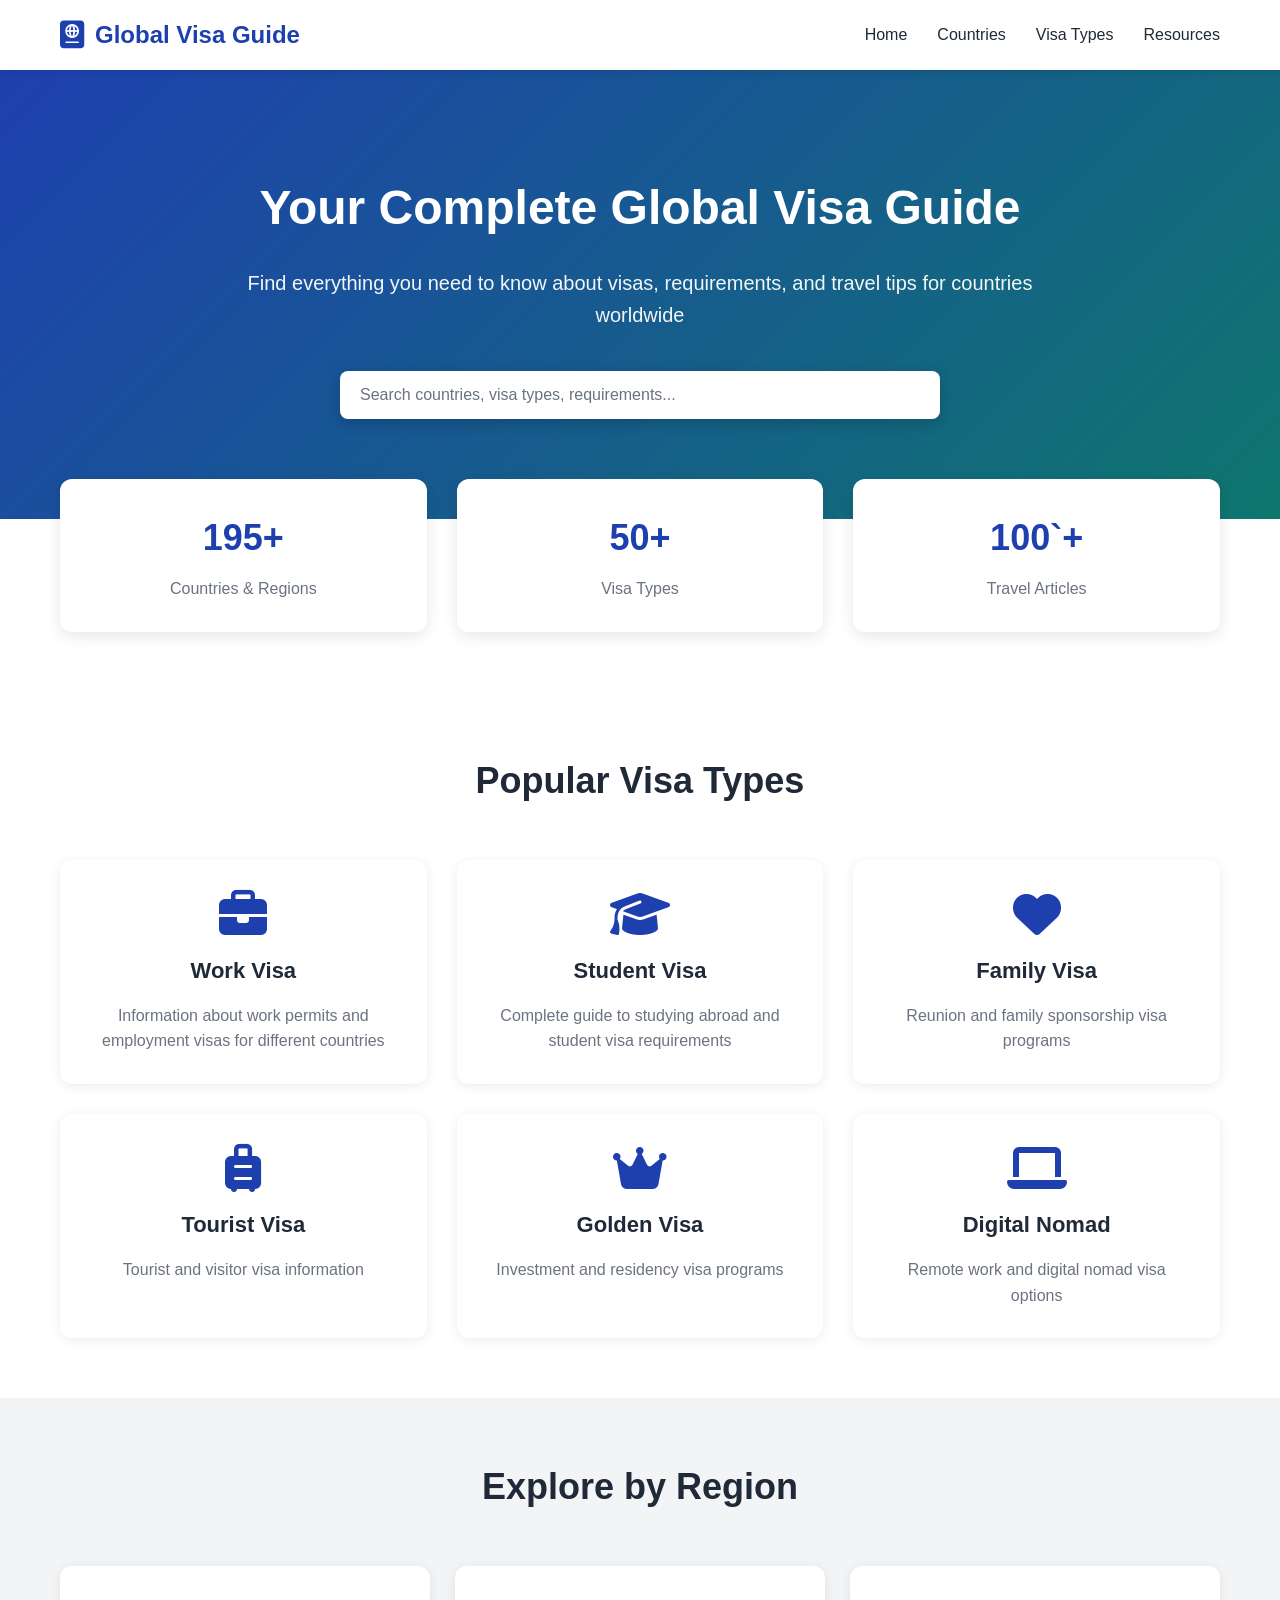
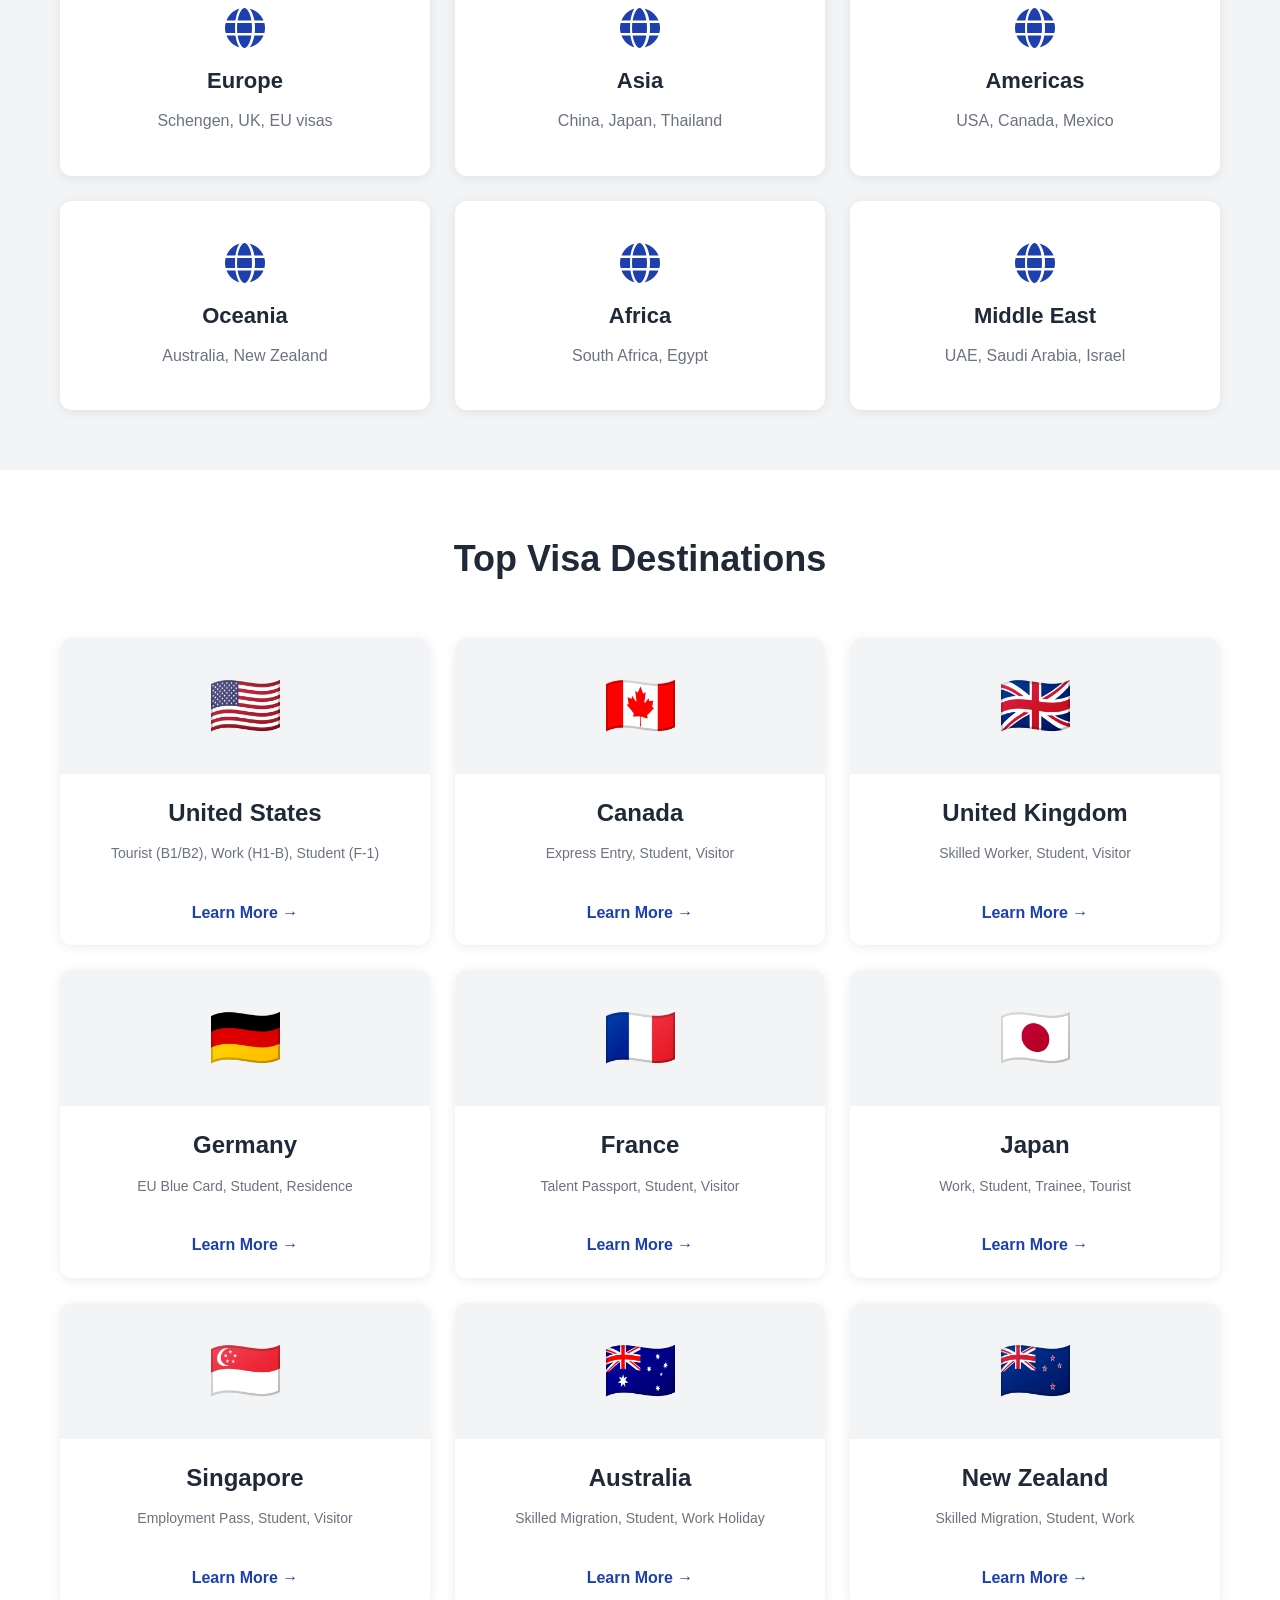
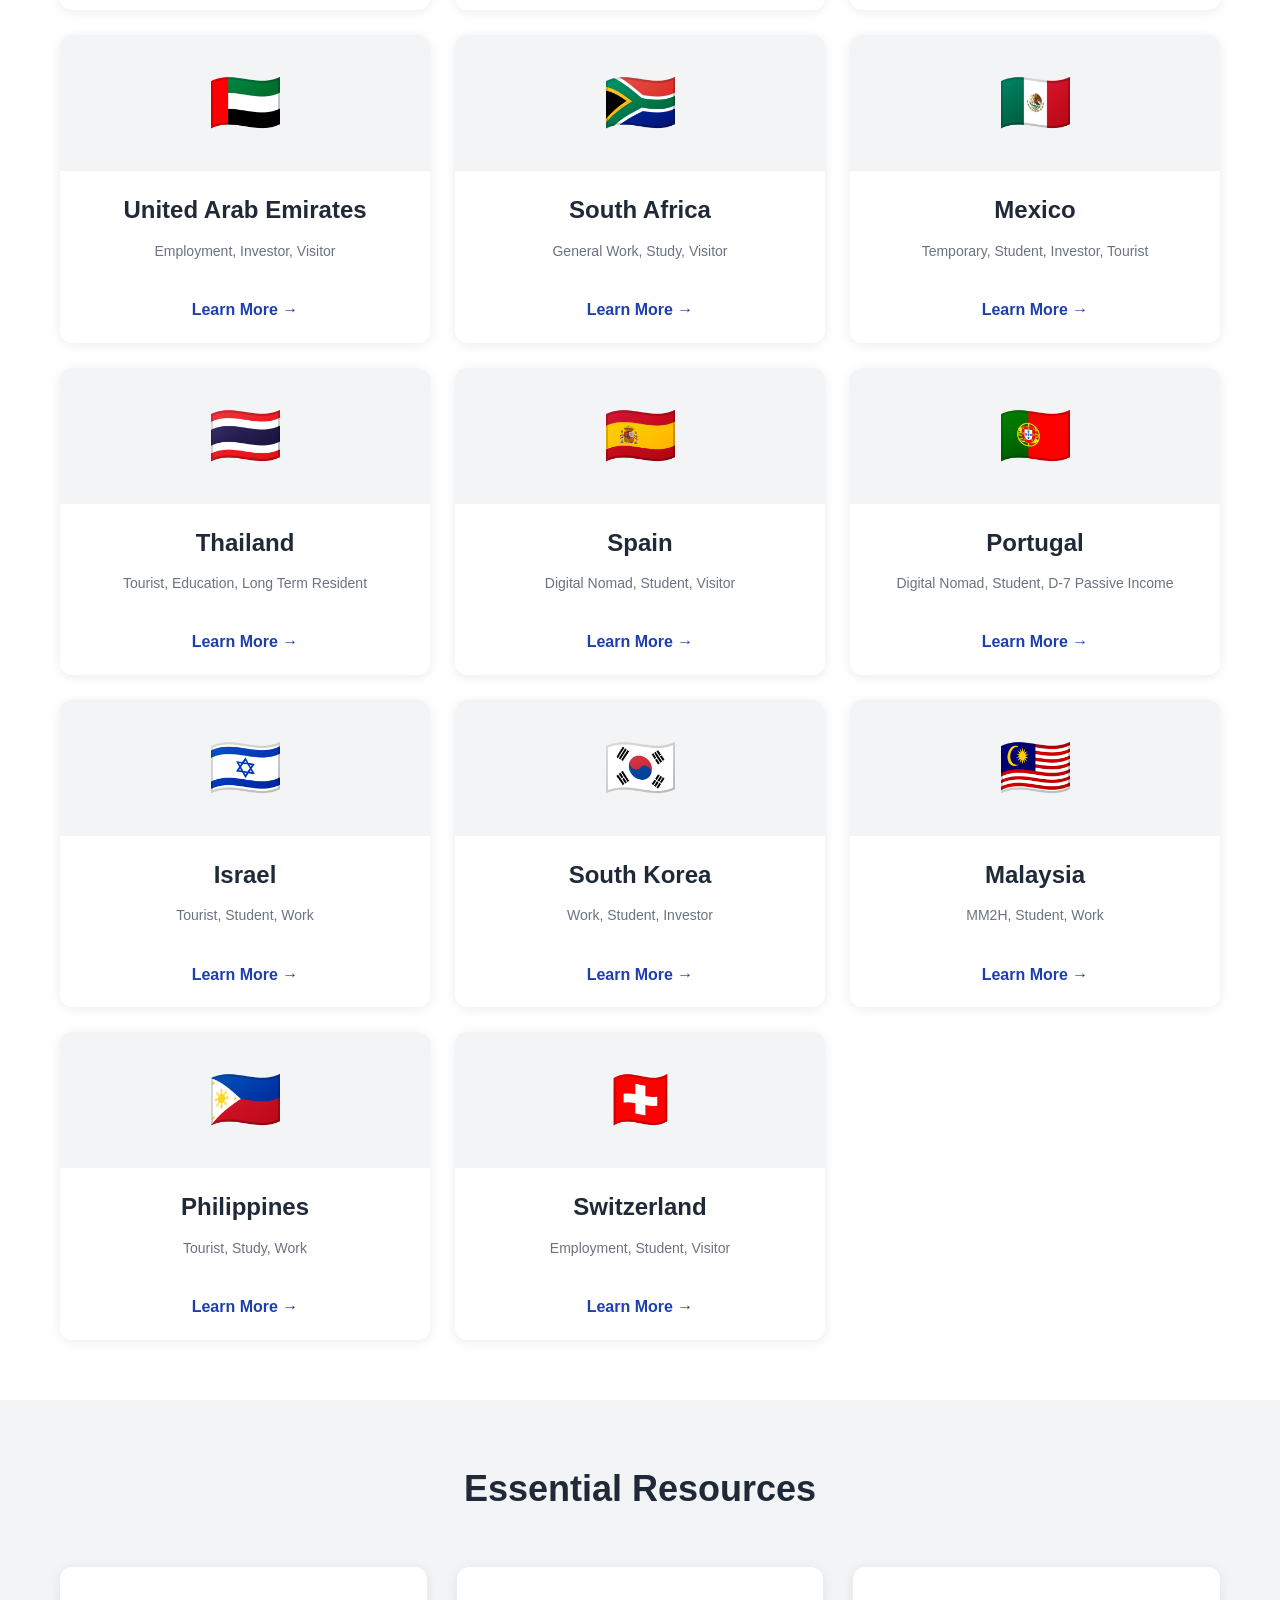
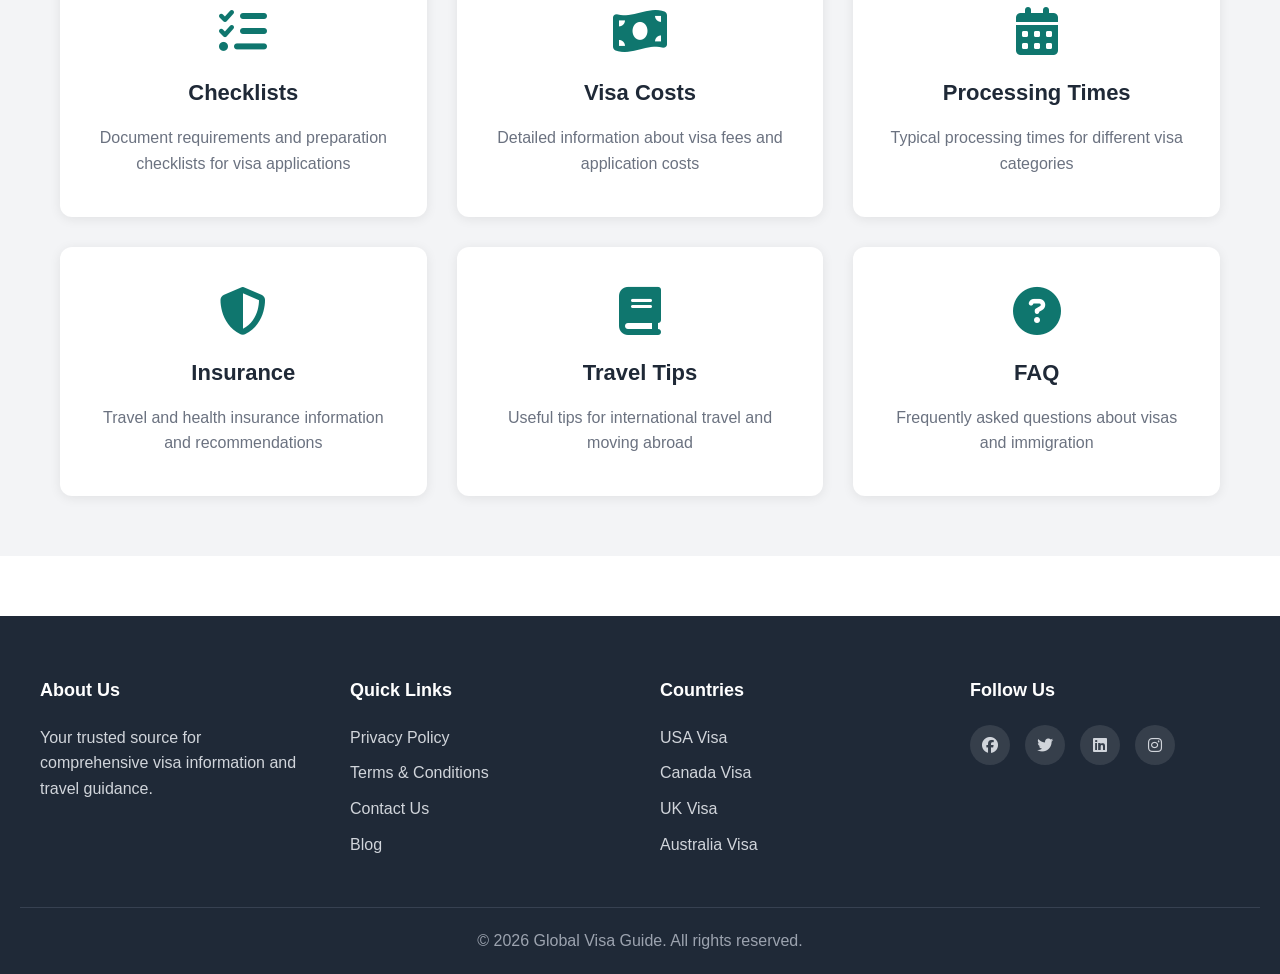
==== index.html @ b5ef4278 "Initial commit" ====
<!DOCTYPE html>
<html lang="en">
<head>
    <meta charset="UTF-8">
    <meta name="viewport" content="width=device-width, initial-scale=1.0">
    <title>Global Visa Guide - Your Complete Visa Information Portal</title>
    <link rel="stylesheet" href="css/style.css">
    <link rel="stylesheet" href="https://cdnjs.cloudflare.com/ajax/libs/font-awesome/6.4.0/css/all.min.css">
</head>
<body>
    <!-- Navigation Bar -->
    <nav class="navbar">
        <div class="nav-container">
            <div class="logo">
                <i class="fas fa-passport"></i>
                <span>Global Visa Guide</span>
            </div>
            <ul class="nav-menu">
                <li><a href="#home">Home</a></li>
                <li><a href="#countries">Countries</a></li>
                <li><a href="#visatypes">Visa Types</a></li>
                <li><a href="#resources">Resources</a></li>
            </ul>
            <div class="hamburger">
                <span></span>
                <span></span>
                <span></span>
            </div>
        </div>
    </nav>

    <!-- Hero Section -->
    <section id="home" class="hero">
        <div class="hero-content">
            <h1>Your Complete Global Visa Guide</h1>
            <p>Find everything you need to know about visas, requirements, and travel tips for countries worldwide</p>
            <input type="text" id="searchInput" class="search-box" placeholder="Search countries, visa types, requirements...">
        </div>
    </section>

    <!-- Quick Stats -->
    <section class="stats">
        <div class="stat-card">
            <h3>195+</h3>
            <p>Countries & Regions</p>
        </div>
        <div class="stat-card">
            <h3>50+</h3>
            <p>Visa Types</p>
        </div>
        <div class="stat-card">
            <h3>100`+</h3>
            <p>Travel Articles</p>
        </div>
    </section>

    <!-- Visa Types Section -->
    <section id="visatypes" class="section">
        <div class="container">
            <h2>Popular Visa Types</h2>
            <div class="visa-types-grid">
                <div class="card visa-card">
                    <i class="fas fa-briefcase"></i>
                    <h3>Work Visa</h3>
                    <p>Information about work permits and employment visas for different countries</p>
                </div>
                <div class="card visa-card">
                    <i class="fas fa-graduation-cap"></i>
                    <h3>Student Visa</h3>
                    <p>Complete guide to studying abroad and student visa requirements</p>
                </div>
                <div class="card visa-card">
                    <i class="fas fa-heart"></i>
                    <h3>Family Visa</h3>
                    <p>Reunion and family sponsorship visa programs</p>
                </div>
                <div class="card visa-card">
                    <i class="fas fa-suitcase-rolling"></i>
                    <h3>Tourist Visa</h3>
                    <p>Tourist and visitor visa information</p>
                </div>
                <div class="card visa-card">
                    <i class="fas fa-crown"></i>
                    <h3>Golden Visa</h3>
                    <p>Investment and residency visa programs</p>
                </div>
                <div class="card visa-card">
                    <i class="fas fa-laptop"></i>
                    <h3>Digital Nomad</h3>
                    <p>Remote work and digital nomad visa options</p>
                </div>
            </div>
        </div>
    </section>

    <!-- Regions Section -->
    <section id="countries" class="section alternate-bg">
        <div class="container">
            <h2>Explore by Region</h2>
            <div class="regions-grid">
                <a href="#" class="region-card">
                    <i class="fas fa-globe"></i>
                    <h3>Europe</h3>
                    <p>Schengen, UK, EU visas</p>
                </a>
                <a href="#" class="region-card">
                    <i class="fas fa-globe"></i>
                    <h3>Asia</h3>
                    <p>China, Japan, Thailand</p>
                </a>
                <a href="#" class="region-card">
                    <i class="fas fa-globe"></i>
                    <h3>Americas</h3>
                    <p>USA, Canada, Mexico</p>
                </a>
                <a href="#" class="region-card">
                    <i class="fas fa-globe"></i>
                    <h3>Oceania</h3>
                    <p>Australia, New Zealand</p>
                </a>
                <a href="#" class="region-card">
                    <i class="fas fa-globe"></i>
                    <h3>Africa</h3>
                    <p>South Africa, Egypt</p>
                </a>
                <a href="#" class="region-card">
                    <i class="fas fa-globe"></i>
                    <h3>Middle East</h3>
                    <p>UAE, Saudi Arabia, Israel</p>
                </a>
            </div>
        </div>
    </section>

    <!-- Top Destinations -->
    <section class="section">
        <div class="container">
            <h2>Top Visa Destinations</h2>
            <div id="topDestinations" class="destinations-grid">
                <div class="destination-card">
                    <div class="card-header">🇺🇸</div>
                    <h3>United States</h3>
                    <p class="visa-info">Tourist, Work, Student</p>
                    <a href="#" class="btn-link">Learn More →</a>
                </div>
                <div class="destination-card">
                    <div class="card-header">🇨🇦</div>
                    <h3>Canada</h3>
                    <p class="visa-info">Express Entry, Study, Tourist</p>
                    <a href="#" class="btn-link">Learn More →</a>
                </div>
                <div class="destination-card">
                    <div class="card-header">🇬🇧</div>
                    <h3>United Kingdom</h3>
                    <p class="visa-info">Skilled, Student, Visitor</p>
                    <a href="#" class="btn-link">Learn More →</a>
                </div>
                <div class="destination-card">
                    <div class="card-header">🇯🇵</div>
                    <h3>Japan</h3>
                    <p class="visa-info">Work, Study, Tourist</p>
                    <a href="#" class="btn-link">Learn More →</a>
                </div>
                <div class="destination-card">
                    <div class="card-header">🇦🇺</div>
                    <h3>Australia</h3>
                    <p class="visa-info">Skilled, Student, Tourist</p>
                    <a href="#" class="btn-link">Learn More →</a>
                </div>
                <div class="destination-card">
                    <div class="card-header">🇩🇪</div>
                    <h3>Germany</h3>
                    <p class="visa-info">Work, Study, Residence</p>
                    <a href="#" class="btn-link">Learn More →</a>
                </div>
            </div>
        </div>
    </section>

    <!-- Resources Section -->
    <section id="resources" class="section alternate-bg">
        <div class="container">
            <h2>Essential Resources</h2>
            <div class="resources-grid">
                <div class="resource-card">
                    <i class="fas fa-list-check"></i>
                    <h3>Checklists</h3>
                    <p>Document requirements and preparation checklists for visa applications</p>
                </div>
                <div class="resource-card">
                    <i class="fas fa-money-bill-wave"></i>
                    <h3>Visa Costs</h3>
                    <p>Detailed information about visa fees and application costs</p>
                </div>
                <div class="resource-card">
                    <i class="fas fa-calendar-alt"></i>
                    <h3>Processing Times</h3>
                    <p>Typical processing times for different visa categories</p>
                </div>
                <div class="resource-card">
                    <i class="fas fa-shield-alt"></i>
                    <h3>Insurance</h3>
                    <p>Travel and health insurance information and recommendations</p>
                </div>
                <div class="resource-card">
                    <i class="fas fa-book"></i>
                    <h3>Travel Tips</h3>
                    <p>Useful tips for international travel and moving abroad</p>
                </div>
                <div class="resource-card">
                    <i class="fas fa-question-circle"></i>
                    <h3>FAQ</h3>
                    <p>Frequently asked questions about visas and immigration</p>
                </div>
            </div>
        </div>
    </section>

    <!-- Search Results Section (Hidden by default) -->
    <section id="searchResults" class="section" style="display: none;">
        <div class="container">
            <h2>Search Results</h2>
            <div id="resultsContainer" class="destinations-grid"></div>
        </div>
    </section>

    <!-- Footer -->
    <footer class="footer">
        <div class="footer-content">
            <div class="footer-section">
                <h4>About Us</h4>
                <p>Your trusted source for comprehensive visa information and travel guidance.</p>
            </div>
            <div class="footer-section">
                <h4>Quick Links</h4>
                <ul>
                    <li><a href="#">Privacy Policy</a></li>
                    <li><a href="#">Terms & Conditions</a></li>
                    <li><a href="#">Contact Us</a></li>
                    <li><a href="#">Blog</a></li>
                </ul>
            </div>
            <div class="footer-section">
                <h4>Countries</h4>
                <ul>
                    <li><a href="#">USA Visa</a></li>
                    <li><a href="#">Canada Visa</a></li>
                    <li><a href="#">UK Visa</a></li>
                    <li><a href="#">Australia Visa</a></li>
                </ul>
            </div>
            <div class="footer-section">
                <h4>Follow Us</h4>
                <div class="social-links">
                    <a href="#"><i class="fab fa-facebook"></i></a>
                    <a href="#"><i class="fab fa-twitter"></i></a>
                    <a href="#"><i class="fab fa-linkedin"></i></a>
                    <a href="#"><i class="fab fa-instagram"></i></a>
                </div>
            </div>
        </div>
        <div class="footer-bottom">
            <p>&copy; 2026 Global Visa Guide. All rights reserved.</p>
        </div>
    </footer>

    <script src="js/script.js"></script>
</body>
</html>
---- css/style.css ----
/* Global Styles */
* {
    margin: 0;
    padding: 0;
    box-sizing: border-box;
}

:root {
    --primary-color: #1e40af;
    --secondary-color: #0f766e;
    --accent-color: #dc2626;
    --light-bg: #f3f4f6;
    --text-dark: #1f2937;
    --text-light: #6b7280;
    --border-color: #e5e7eb;
    --success-color: #10b981;
}

html {
    scroll-behavior: smooth;
}

body {
    font-family: 'Segoe UI', Tahoma, Geneva, Verdana, sans-serif;
    color: var(--text-dark);
    background-color: #ffffff;
    line-height: 1.6;
}

.container {
    max-width: 1200px;
    margin: 0 auto;
    padding: 0 20px;
}

/* Navigation Bar */
.navbar {
    background-color: white;
    box-shadow: 0 2px 8px rgba(0, 0, 0, 0.1);
    position: sticky;
    top: 0;
    z-index: 100;
}

.nav-container {
    display: flex;
    justify-content: space-between;
    align-items: center;
    max-width: 1200px;
    margin: 0 auto;
    padding: 0 20px;
    height: 70px;
}

.logo {
    display: flex;
    align-items: center;
    gap: 10px;
    font-size: 24px;
    font-weight: bold;
    color: var(--primary-color);
}

.logo i {
    font-size: 28px;
}

.nav-menu {
    display: flex;
    list-style: none;
    gap: 30px;
}

.nav-menu a {
    text-decoration: none;
    color: var(--text-dark);
    font-weight: 500;
    transition: color 0.3s ease;
}

.nav-menu a:hover {
    color: var(--primary-color);
}

.hamburger {
    display: none;
    flex-direction: column;
    gap: 5px;
    background: none;
    border: none;
    cursor: pointer;
}

.hamburger span {
    width: 25px;
    height: 3px;
    background-color: var(--text-dark);
    transition: 0.3s;
}

/* Hero Section */
.hero {
    background: linear-gradient(135deg, var(--primary-color) 0%, var(--secondary-color) 100%);
    color: white;
    padding: 100px 20px;
    text-align: center;
}

.hero-content {
    max-width: 800px;
    margin: 0 auto;
}

.hero h1 {
    font-size: 48px;
    margin-bottom: 20px;
    font-weight: bold;
}

.hero p {
    font-size: 20px;
    margin-bottom: 40px;
    opacity: 0.95;
}

.search-box {
    width: 100%;
    max-width: 600px;
    padding: 15px 20px;
    font-size: 16px;
    border: none;
    border-radius: 8px;
    background-color: white;
    box-shadow: 0 4px 15px rgba(0, 0, 0, 0.2);
}

.search-box::placeholder {
    color: var(--text-light);
}

.search-box:focus {
    outline: none;
    box-shadow: 0 4px 20px rgba(0, 0, 0, 0.3);
}

/* Stats Section */
.stats {
    display: grid;
    grid-template-columns: repeat(auto-fit, minmax(250px, 1fr));
    gap: 30px;
    max-width: 1200px;
    margin: -40px auto 60px;
    padding: 0 20px;
}

.stat-card {
    background-color: white;
    padding: 30px;
    border-radius: 12px;
    text-align: center;
    box-shadow: 0 4px 15px rgba(0, 0, 0, 0.1);
}

.stat-card h3 {
    font-size: 36px;
    color: var(--primary-color);
    margin-bottom: 10px;
}

.stat-card p {
    color: var(--text-light);
    font-size: 16px;
}

/* Section Styles */
.section {
    padding: 60px 20px;
}

.alternate-bg {
    background-color: var(--light-bg);
}

.section h2 {
    font-size: 36px;
    margin-bottom: 50px;
    text-align: center;
    color: var(--text-dark);
}

/* Card Styles */
.card {
    background-color: white;
    border-radius: 12px;
    padding: 30px;
    box-shadow: 0 2px 12px rgba(0, 0, 0, 0.08);
    transition: all 0.3s ease;
}

.card:hover {
    transform: translateY(-5px);
    box-shadow: 0 8px 25px rgba(0, 0, 0, 0.15);
}

/* Visa Types Grid */
.visa-types-grid {
    display: grid;
    grid-template-columns: repeat(auto-fit, minmax(300px, 1fr));
    gap: 30px;
}

.visa-card {
    text-align: center;
}

.visa-card i {
    font-size: 48px;
    color: var(--primary-color);
    margin-bottom: 15px;
}

.visa-card h3 {
    font-size: 22px;
    margin-bottom: 15px;
}

.visa-card p {
    color: var(--text-light);
}

/* Regions Grid */
.regions-grid {
    display: grid;
    grid-template-columns: repeat(auto-fit, minmax(280px, 1fr));
    gap: 25px;
}

.region-card {
    background-color: white;
    padding: 40px 20px;
    border-radius: 12px;
    text-align: center;
    text-decoration: none;
    color: var(--text-dark);
    box-shadow: 0 2px 12px rgba(0, 0, 0, 0.08);
    transition: all 0.3s ease;
    border: 2px solid transparent;
}

.region-card:hover {
    border-color: var(--primary-color);
    transform: translateY(-5px);
    box-shadow: 0 8px 25px rgba(0, 0, 0, 0.15);
}

.region-card i {
    font-size: 40px;
    margin-bottom: 15px;
    color: var(--primary-color);
}

.region-card h3 {
    font-size: 22px;
    margin-bottom: 10px;
}

.region-card p {
    color: var(--text-light);
}

/* Destinations Grid */
.destinations-grid {
    display: grid;
    grid-template-columns: repeat(auto-fill, minmax(300px, 1fr));
    gap: 25px;
}

.destination-card {
    background-color: white;
    border-radius: 12px;
    overflow: hidden;
    box-shadow: 0 2px 12px rgba(0, 0, 0, 0.08);
    transition: all 0.3s ease;
}

.destination-card:hover {
    transform: translateY(-8px);
    box-shadow: 0 12px 30px rgba(0, 0, 0, 0.15);
}

.card-header {
    font-size: 60px;
    padding: 20px;
    text-align: center;
    background-color: var(--light-bg);
}

.destination-card h3 {
    padding: 20px 20px 10px;
    font-size: 24px;
    text-align: center;
}

.visa-info {
    padding: 0 20px 15px;
    text-align: center;
    color: var(--text-light);
    font-size: 14px;
}

.btn-link {
    display: inline-block;
    padding: 20px;
    color: var(--primary-color);
    text-decoration: none;
    font-weight: 600;
    text-align: center;
    width: 100%;
    transition: background-color 0.3s ease;
}

.btn-link:hover {
    background-color: var(--light-bg);
}

/* Resources Grid */
.resources-grid {
    display: grid;
    grid-template-columns: repeat(auto-fit, minmax(300px, 1fr));
    gap: 30px;
}

.resource-card {
    background-color: white;
    padding: 40px 30px;
    border-radius: 12px;
    text-align: center;
    box-shadow: 0 2px 12px rgba(0, 0, 0, 0.08);
    transition: all 0.3s ease;
}

.resource-card:hover {
    transform: translateY(-5px);
    box-shadow: 0 8px 25px rgba(0, 0, 0, 0.15);
}

.resource-card i {
    font-size: 48px;
    color: var(--secondary-color);
    margin-bottom: 20px;
}

.resource-card h3 {
    font-size: 22px;
    margin-bottom: 15px;
}

.resource-card p {
    color: var(--text-light);
    line-height: 1.6;
}

/* Footer */
.footer {
    background-color: #1f2937;
    color: white;
    padding: 60px 20px 20px;
    margin-top: 60px;
}

.footer-content {
    max-width: 1200px;
    margin: 0 auto;
    display: grid;
    grid-template-columns: repeat(auto-fit, minmax(250px, 1fr));
    gap: 40px;
    margin-bottom: 40px;
}

.footer-section h4 {
    margin-bottom: 20px;
    font-size: 18px;
}

.footer-section p {
    color: #d1d5db;
    line-height: 1.6;
}

.footer-section ul {
    list-style: none;
}

.footer-section ul li {
    margin-bottom: 10px;
}

.footer-section a {
    color: #d1d5db;
    text-decoration: none;
    transition: color 0.3s ease;
}

.footer-section a:hover {
    color: white;
}

.social-links {
    display: flex;
    gap: 15px;
}

.social-links a {
    display: inline-flex;
    align-items: center;
    justify-content: center;
    width: 40px;
    height: 40px;
    background-color: rgba(255, 255, 255, 0.1);
    border-radius: 50%;
    transition: background-color 0.3s ease;
}

.social-links a:hover {
    background-color: var(--primary-color);
}

.footer-bottom {
    border-top: 1px solid #374151;
    padding-top: 20px;
    text-align: center;
    color: #9ca3af;
}

/* Responsive Design */
@media (max-width: 768px) {
    .hero h1 {
        font-size: 36px;
    }

    .hero p {
        font-size: 18px;
    }

    .nav-menu {
        display: none;
        gap: 0;
    }

    .hamburger {
        display: flex;
    }

    .nav-menu.active {
        display: flex;
        flex-direction: column;
        position: absolute;
        top: 70px;
        left: 0;
        width: 100%;
        background-color: white;
        box-shadow: 0 8px 16px rgba(0, 0, 0, 0.1);
        padding: 20px;
    }

    .visa-types-grid,
    .regions-grid,
    .destinations-grid,
    .resources-grid {
        grid-template-columns: 1fr;
    }

    .section h2 {
        font-size: 28px;
        margin-bottom: 30px;
    }
}

@media (max-width: 480px) {
    .hero h1 {
        font-size: 28px;
    }

    .stat-card h3 {
        font-size: 28px;
    }

    .search-box {
        padding: 12px 16px;
        font-size: 14px;
    }
}

/* Button Styles */
.btn {
    display: inline-block;
    padding: 12px 30px;
    background-color: var(--primary-color);
    color: white;
    text-decoration: none;
    border-radius: 8px;
    font-weight: 600;
    transition: all 0.3s ease;
    border: none;
    cursor: pointer;
}

.btn:hover {
    background-color: #1e3a8a;
    transform: translateY(-2px);
}

.btn-secondary {
    background-color: var(--secondary-color);
}

.btn-secondary:hover {
    background-color: #0d5555;
}

/* Loading and Empty States */
.empty-state {
    text-align: center;
    padding: 60px 20px;
}

.empty-state i {
    font-size: 64px;
    color: var(--text-light);
    margin-bottom: 20px;
}

.empty-state h3 {
    font-size: 24px;
    margin-bottom: 10px;
}

.empty-state p {
    color: var(--text-light);
}

/* CHANGE: Country Details Page Styles
   New CSS classes for the country-details.html page
   Includes layout, blog sidebar, visa information display, and responsive design
*/

/* Breadcrumb Navigation */
.breadcrumb {
    background-color: var(--light-bg);
    padding: 20px;
    border-bottom: 1px solid var(--border-color);
}

.breadcrumb a {
    color: var(--primary-color);
    text-decoration: none;
}

.breadcrumb a:hover {
    text-decoration: underline;
}

/* Main Container for Country Details */
.country-details-container {
    padding: 40px 20px;
}

/* Grid Layout: Left column for country info, right column for blog sidebar */
.country-details-row {
    display: grid;
    grid-template-columns: 2fr 1fr;
    gap: 40px;
}

/* Left column - Country information sections */
.country-info-section {
    display: flex;
    flex-direction: column;
    gap: 40px;
}

/* Country header with name and region badge */
.country-header {
    border-bottom: 3px solid var(--primary-color);
    padding-bottom: 20px;
}

.country-header h1 {
    font-size: 42px;
    margin-bottom: 15px;
    color: var(--text-dark);
}

/* Styled badge for country region */
.region-badge {
    display: inline-block;
    background-color: var(--primary-color);
    color: white;
    padding: 8px 16px;
    border-radius: 20px;
    font-size: 14px;
    font-weight: 600;
}

/* Information sections styling */
.info-section {
    background-color: white;
    padding: 30px;
    border-radius: 12px;
    box-shadow: 0 2px 12px rgba(0, 0, 0, 0.08);
}

.info-section h2 {
    font-size: 24px;
    margin-bottom: 25px;
    color: var(--text-dark);
    border-bottom: 2px solid var(--light-bg);
    padding-bottom: 15px;
}

.info-section h2 i {
    margin-right: 10px;
    color: var(--primary-color);
}

/* Visa List - displays different visa types for the country */
.visa-list {
    display: flex;
    flex-direction: column;
    gap: 20px;
}

.visa-item {
    padding: 20px;
    background-color: var(--light-bg);
    border-left: 4px solid var(--primary-color);
    border-radius: 4px;
}

.visa-header {
    display: flex;
    justify-content: space-between;
    align-items: center;
    margin-bottom: 10px;
}

.visa-header h4 {
    font-size: 18px;
    color: var(--text-dark);
    margin: 0;
}

/* Badge showing processing time */
.processing-time {
    background-color: var(--secondary-color);
    color: white;
    padding: 4px 12px;
    border-radius: 20px;
    font-size: 12px;
    font-weight: 600;
}

.visa-description {
    color: var(--text-light);
    margin: 10px 0;
}

.visa-cost {
    color: var(--accent-color);
    font-size: 14px;
    margin: 0;
}

/* Info Grid - displays key information points */
.info-grid {
    display: grid;
    grid-template-columns: repeat(auto-fit, minmax(250px, 1fr));
    gap: 20px;
}

.info-item {
    padding: 15px;
    background-color: var(--light-bg);
    border-radius: 8px;
    color: var(--text-dark);
    line-height: 1.6;
}

/* Requirements Checklist */
.requirements-list {
    display: flex;
    flex-direction: column;
    gap: 15px;
}

.requirement-item {
    display: flex;
    align-items: flex-start;
    gap: 15px;
    padding: 15px;
    background-color: var(--light-bg);
    border-radius: 8px;
}

.requirement-item i {
    color: var(--success-color);
    font-size: 18px;
    flex-shrink: 0;
    margin-top: 2px;
}

.requirement-item span {
    color: var(--text-dark);
}

/* Processing Information - fees and timelines */
.processing-info {
    display: flex;
    flex-direction: column;
    gap: 20px;
}

.processing-grid {
    display: grid;
    grid-template-columns: repeat(auto-fit, minmax(200px, 1fr));
    gap: 20px;
}

.processing-item {
    padding: 20px;
    background-color: var(--light-bg);
    border-radius: 8px;
    text-align: center;
}

.processing-item label {
    display: block;
    font-weight: 600;
    color: var(--text-dark);
    margin-bottom: 10px;
}

.processing-item p {
    font-size: 18px;
    color: var(--primary-color);
    font-weight: 600;
}

/* CHANGE: Blog Sidebar - right column with blog posts and resources */
.blog-sidebar {
    display: flex;
    flex-direction: column;
    gap: 30px;
}

/* All sidebar boxes have consistent styling */
.featured-blog,
.related-posts,
.tips-box,
.resources-box {
    background-color: white;
    padding: 25px;
    border-radius: 12px;
    box-shadow: 0 2px 12px rgba(0, 0, 0, 0.08);
}

.featured-blog h3,
.related-posts h3,
.tips-box h3,
.resources-box h3 {
    font-size: 18px;
    margin-bottom: 20px;
    padding-bottom: 15px;
    border-bottom: 2px solid var(--light-bg);
    color: var(--text-dark);
}

.featured-blog h3 i,
.related-posts h3 i,
.tips-box h3 i,
.resources-box h3 i {
    margin-right: 10px;
    color: var(--primary-color);
}

/* Featured Blog Post - main article content from visaguide.world */
.blog-card {
    background-color: var(--light-bg);
    padding: 20px;
    border-radius: 8px;
    border-left: 4px solid var(--primary-color);
}

.blog-post h4 {
    font-size: 18px;
    margin-bottom: 12px;
    color: var(--text-dark);
}

/* Blog post metadata (date, author) */
.blog-meta {
    display: flex;
    gap: 20px;
    font-size: 13px;
    color: var(--text-light);
    margin-bottom: 15px;
}

.blog-meta span {
    display: flex;
    align-items: center;
    gap: 5px;
}

.blog-excerpt {
    color: var(--text-light);
    font-weight: 600;
    margin-bottom: 12px;
    font-size: 14px;
}

.blog-content {
    color: var(--text-dark);
    line-height: 1.6;
    margin-bottom: 15px;
    font-size: 14px;
}

.read-more {
    color: var(--primary-color);
    text-decoration: none;
    font-weight: 600;
    font-size: 14px;
    transition: color 0.3s ease;
}

.read-more:hover {
    color: var(--text-dark);
}

/* Related Blog Articles - sidebar section with linked articles */
.posts-list {
    display: flex;
    flex-direction: column;
    gap: 20px;
}

.related-post-item {
    padding: 15px;
    background-color: var(--light-bg);
    border-radius: 8px;
    border-left: 3px solid var(--secondary-color);
    transition: all 0.3s ease;
}

.related-post-item:hover {
    box-shadow: 0 4px 12px rgba(0, 0, 0, 0.1);
}

.related-post-item h5 {
    font-size: 15px;
    margin-bottom: 8px;
    color: var(--text-dark);
}

.post-excerpt {
    font-size: 13px;
    color: var(--text-light);
    margin-bottom: 8px;
    line-height: 1.5;
}

.related-post-item small {
    color: #9ca3af;
    font-size: 12px;
}

/* Pro Tips Box - helpful suggestions for visa applicants */
.tips-box ul {
    list-style: none;
    padding: 0;
}

.tips-box li {
    padding: 12px 0;
    padding-left: 25px;
    color: var(--text-dark);
    position: relative;
    border-bottom: 1px solid var(--border-color);
    font-size: 14px;
}

.tips-box li:last-child {
    border-bottom: none;
}

.tips-box li:before {
    content: "✓";
    position: absolute;
    left: 0;
    color: var(--success-color);
    font-weight: bold;
}

/* Useful Links Box - external resources and government sites */
.links-list {
    list-style: none;
    padding: 0;
}

.links-list li {
    margin-bottom: 12px;
}

.links-list a {
    color: var(--primary-color);
    text-decoration: none;
    font-size: 14px;
    display: flex;
    align-items: center;
    gap: 8px;
    transition: color 0.3s ease;
}

.links-list a:hover {
    color: var(--text-dark);
}

.links-list i {
    font-size: 12px;
}

/* CHANGE: Responsive Design for Country Details Page */
@media (max-width: 1024px) {
    /* Stack layout on tablet: single column */
    .country-details-row {
        grid-template-columns: 1fr;
    }

    .country-header h1 {
        font-size: 36px;
    }

    .processing-grid {
        grid-template-columns: 1fr;
    }
}

@media (max-width: 768px) {
    /* Mobile-optimized layout */
    .country-details-container {
        padding: 20px;
    }

    .country-header h1 {
        font-size: 28px;
    }

    .info-section {
        padding: 20px;
    }

    .info-section h2 {
        font-size: 20px;
    }

    .info-grid {
        grid-template-columns: 1fr;
    }

    .visa-header {
        flex-direction: column;
        align-items: flex-start;
    }

    .blog-sidebar {
        gap: 20px;
    }

    .featured-blog,
    .related-posts,
    .tips-box,
    .resources-box {
        padding: 20px;
    }
}
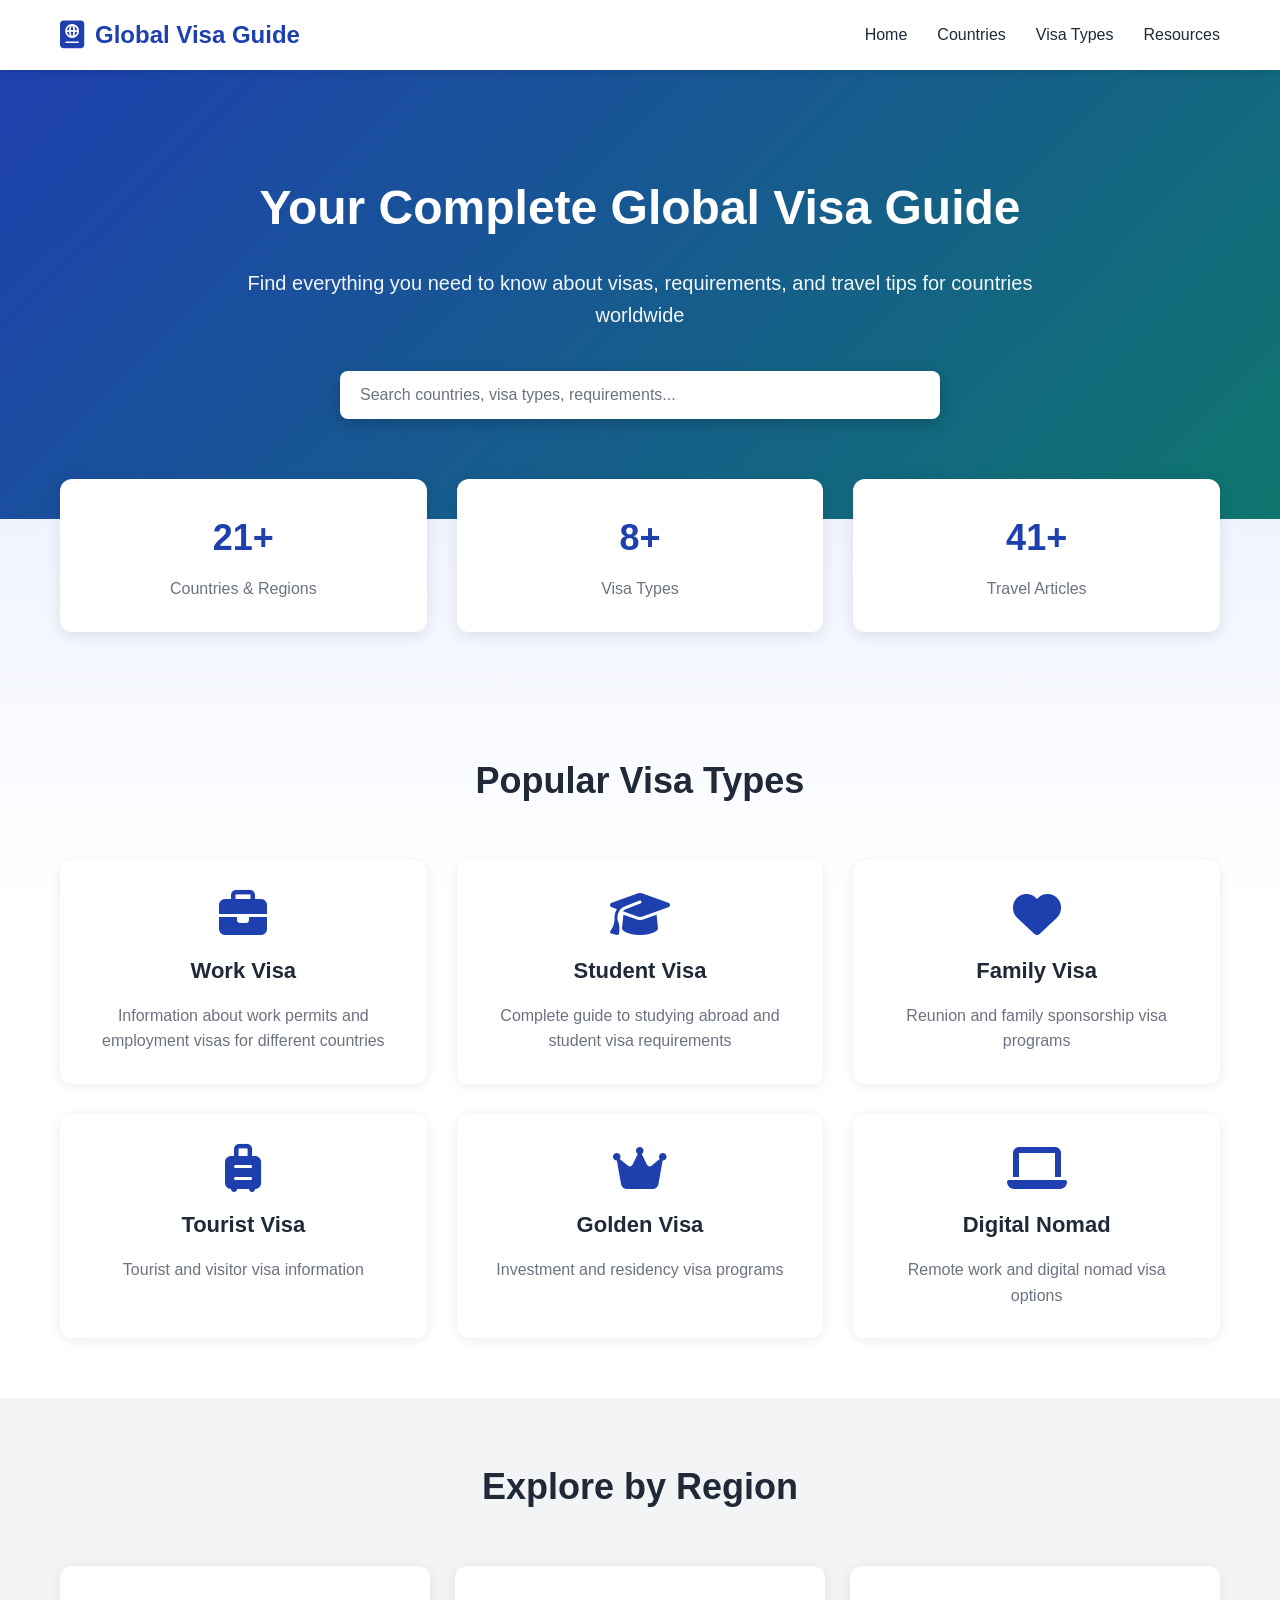
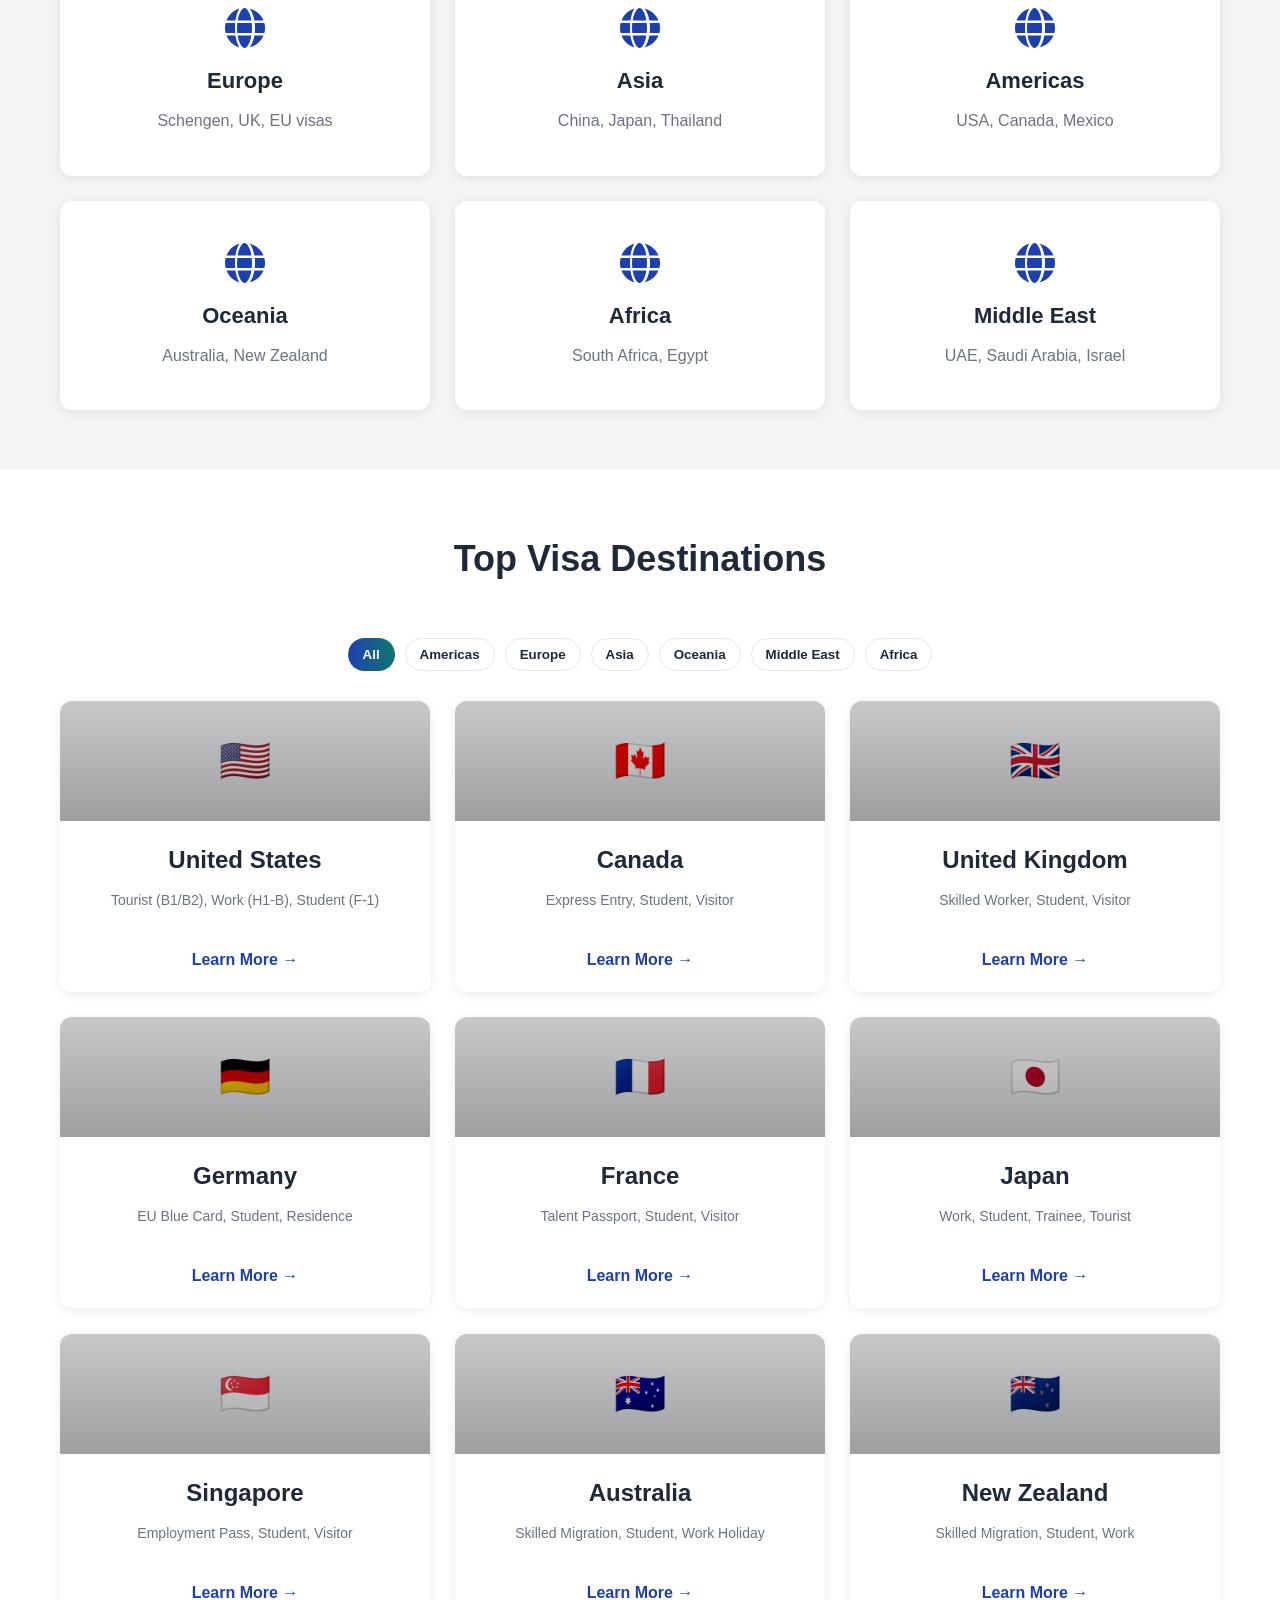
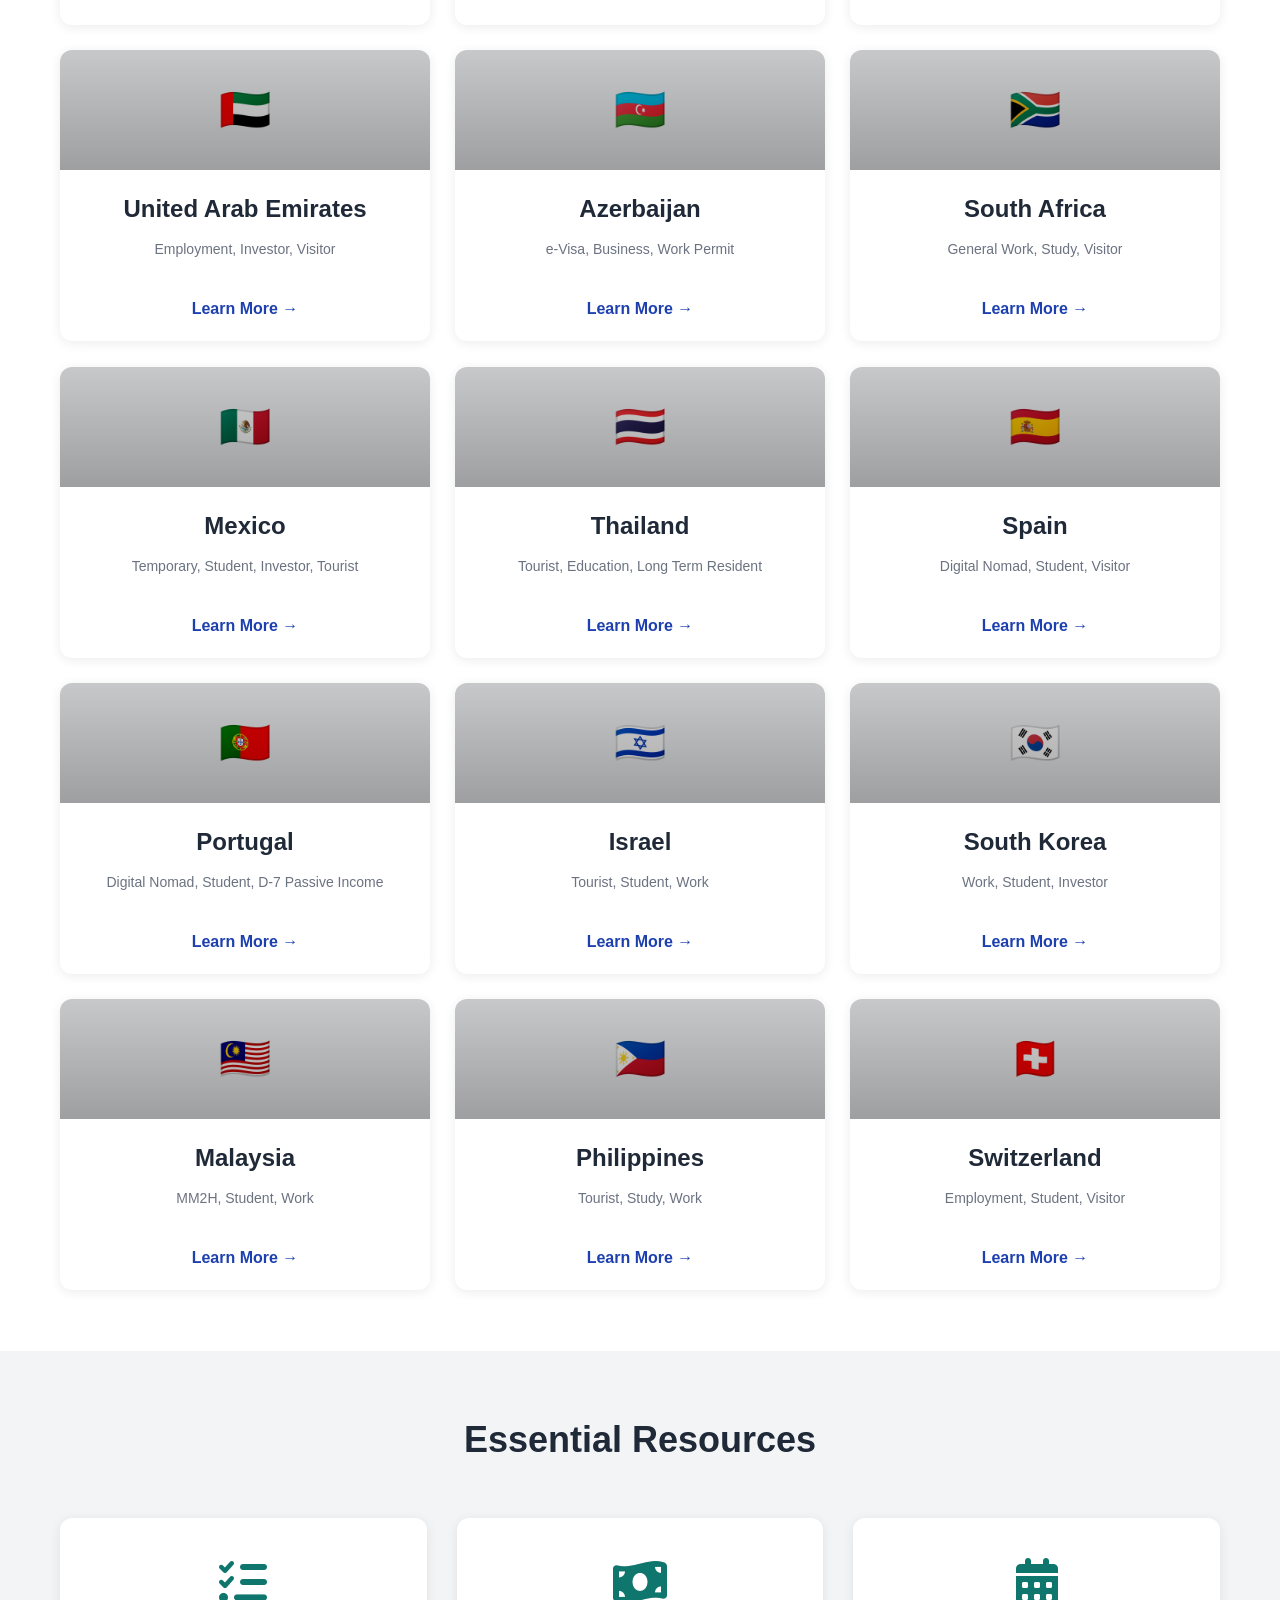
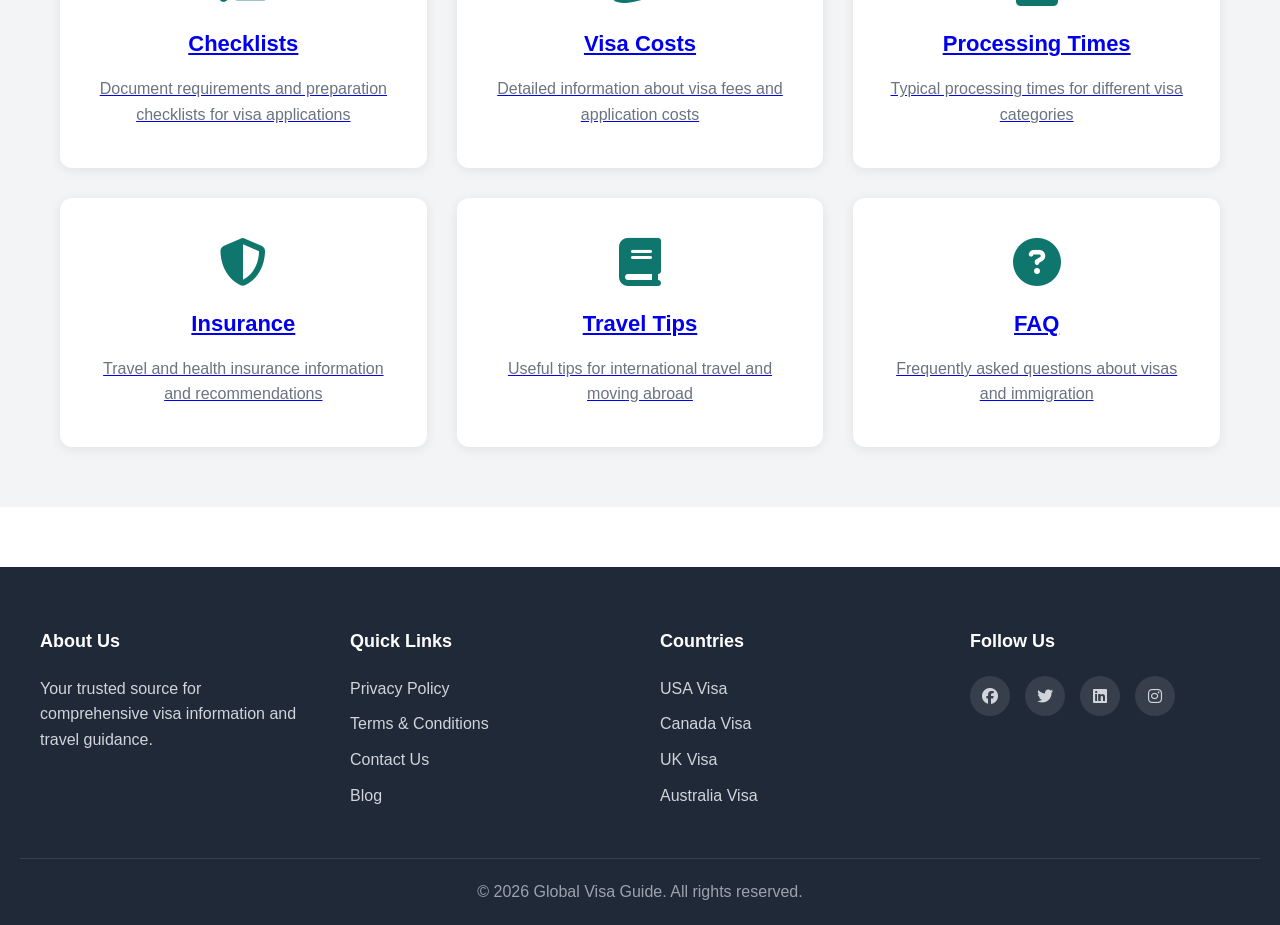
==== commit 77af578e: "Add blog system, legal pages, resource links, and UI enhancements" ====
--- a/index.html
+++ b/index.html
@@ -41,15 +41,15 @@
     <!-- Quick Stats -->
     <section class="stats">
         <div class="stat-card">
-            <h3>195+</h3>
+            <h3 id="countriesCount">195+</h3>
             <p>Countries & Regions</p>
         </div>
         <div class="stat-card">
-            <h3>50+</h3>
+            <h3 id="visaTypesCount">50+</h3>
             <p>Visa Types</p>
         </div>
         <div class="stat-card">
-            <h3>100`+</h3>
+            <h3 id="articlesCount">100+</h3>
             <p>Travel Articles</p>
         </div>
     </section>
@@ -136,6 +136,9 @@
     <section class="section">
         <div class="container">
             <h2>Top Visa Destinations</h2>
+            <div id="regionFilters" class="filter-bar" aria-label="Filter destinations by region">
+                <!-- Buttons populated by js/ui.js -->
+            </div>
             <div id="topDestinations" class="destinations-grid">
                 <div class="destination-card">
                     <div class="card-header">🇺🇸</div>
@@ -182,36 +185,36 @@
         <div class="container">
             <h2>Essential Resources</h2>
             <div class="resources-grid">
-                <div class="resource-card">
+                <a href="pages/checklist.html" class="resource-card">
                     <i class="fas fa-list-check"></i>
                     <h3>Checklists</h3>
                     <p>Document requirements and preparation checklists for visa applications</p>
-                </div>
-                <div class="resource-card">
+                </a>
+                <a href="pages/visa-costs.html" class="resource-card">
                     <i class="fas fa-money-bill-wave"></i>
                     <h3>Visa Costs</h3>
                     <p>Detailed information about visa fees and application costs</p>
-                </div>
-                <div class="resource-card">
+                </a>
+                <a href="pages/processing-times.html" class="resource-card">
                     <i class="fas fa-calendar-alt"></i>
                     <h3>Processing Times</h3>
                     <p>Typical processing times for different visa categories</p>
-                </div>
-                <div class="resource-card">
+                </a>
+                <a href="pages/insurance.html" class="resource-card">
                     <i class="fas fa-shield-alt"></i>
                     <h3>Insurance</h3>
                     <p>Travel and health insurance information and recommendations</p>
-                </div>
-                <div class="resource-card">
+                </a>
+                <a href="pages/travel-tips.html" class="resource-card">
                     <i class="fas fa-book"></i>
                     <h3>Travel Tips</h3>
                     <p>Useful tips for international travel and moving abroad</p>
-                </div>
-                <div class="resource-card">
+                </a>
+                <a href="pages/faq.html" class="resource-card">
                     <i class="fas fa-question-circle"></i>
                     <h3>FAQ</h3>
                     <p>Frequently asked questions about visas and immigration</p>
-                </div>
+                </a>
             </div>
         </div>
     </section>
@@ -234,10 +237,10 @@
             <div class="footer-section">
                 <h4>Quick Links</h4>
                 <ul>
-                    <li><a href="#">Privacy Policy</a></li>
-                    <li><a href="#">Terms & Conditions</a></li>
-                    <li><a href="#">Contact Us</a></li>
-                    <li><a href="#">Blog</a></li>
+                    <li><a href="pages/privacy.html">Privacy Policy</a></li>
+                    <li><a href="pages/terms.html">Terms & Conditions</a></li>
+                    <li><a href="pages/contact.html">Contact Us</a></li>
+                    <li><a href="pages/blog.html">Blog</a></li>
                 </ul>
             </div>
             <div class="footer-section">
@@ -264,6 +267,8 @@
         </div>
     </footer>
 
+    <script src="js/blogs.js"></script>
+    <script src="js/ui.js"></script>
     <script src="js/script.js"></script>
 </body>
 </html>
--- a/css/style.css
+++ b/css/style.css
@@ -16,6 +16,40 @@
     --success-color: #10b981;
 }
 
+/* UI Enhancements */
+.filter-bar {
+    display: flex;
+    gap: 10px;
+    flex-wrap: wrap;
+    justify-content: center;
+    margin: 20px 0 30px;
+}
+.filter-btn {
+    background: white;
+    border: 1px solid var(--border-color);
+    padding: 8px 14px;
+    border-radius: 999px;
+    cursor: pointer;
+    color: var(--text-dark);
+    font-weight: 600;
+    transition: transform 0.18s ease, background 0.18s ease, color 0.18s ease, box-shadow 0.18s ease;
+}
+.filter-btn:hover { transform: translateY(-4px); box-shadow: 0 6px 18px rgba(0,0,0,0.08); }
+.filter-btn.active { background: linear-gradient(90deg,var(--primary-color),var(--secondary-color)); color: white; border-color: transparent; }
+
+/* Reveal animation for cards */
+.reveal { opacity: 0; transform: translateY(16px) scale(0.995); transition: opacity 0.6s ease, transform 0.6s cubic-bezier(.2,.8,.2,1); }
+.reveal.visible { opacity: 1; transform: translateY(0) scale(1); }
+
+/* Decorative hover tilt for destination cards */
+.destination-card { transform-origin: center; will-change: transform; }
+.destination-card .card-header { transition: transform 0.35s ease; }
+.destination-card:hover .card-header { transform: translateY(-6px) scale(1.03); }
+
+/* Animated stat counter style */
+.stat-card h3 { transition: all 0.6s ease; }
+
+
 html {
     scroll-behavior: smooth;
 }
@@ -23,7 +57,9 @@
 body {
     font-family: 'Segoe UI', Tahoma, Geneva, Verdana, sans-serif;
     color: var(--text-dark);
-    background-color: #ffffff;
+    /* subtle gradient background for depth */
+    background: linear-gradient(180deg, #f8fafc 0%, #eef2ff 50%, #ffffff 100%);
+    background-attachment: fixed;
     line-height: 1.6;
 }
 
@@ -289,11 +325,27 @@
 }
 
 .card-header {
-    font-size: 60px;
-    padding: 20px;
+    font-size: 42px;
+    padding: 0;
+    height: 120px;
     text-align: center;
     background-color: var(--light-bg);
-}
+    background-size: cover;
+    background-position: center;
+    display: flex;
+    align-items: center;
+    justify-content: center;
+    color: white;
+    position: relative;
+}
+.card-header::after{
+    content: '';
+    position: absolute;
+    inset: 0;
+    background: linear-gradient(180deg, rgba(0,0,0,0.18), rgba(0,0,0,0.35));
+    border-radius: 0;
+}
+.card-header > * { position: relative; z-index: 2; }
 
 .destination-card h3 {
     padding: 20px 20px 10px;
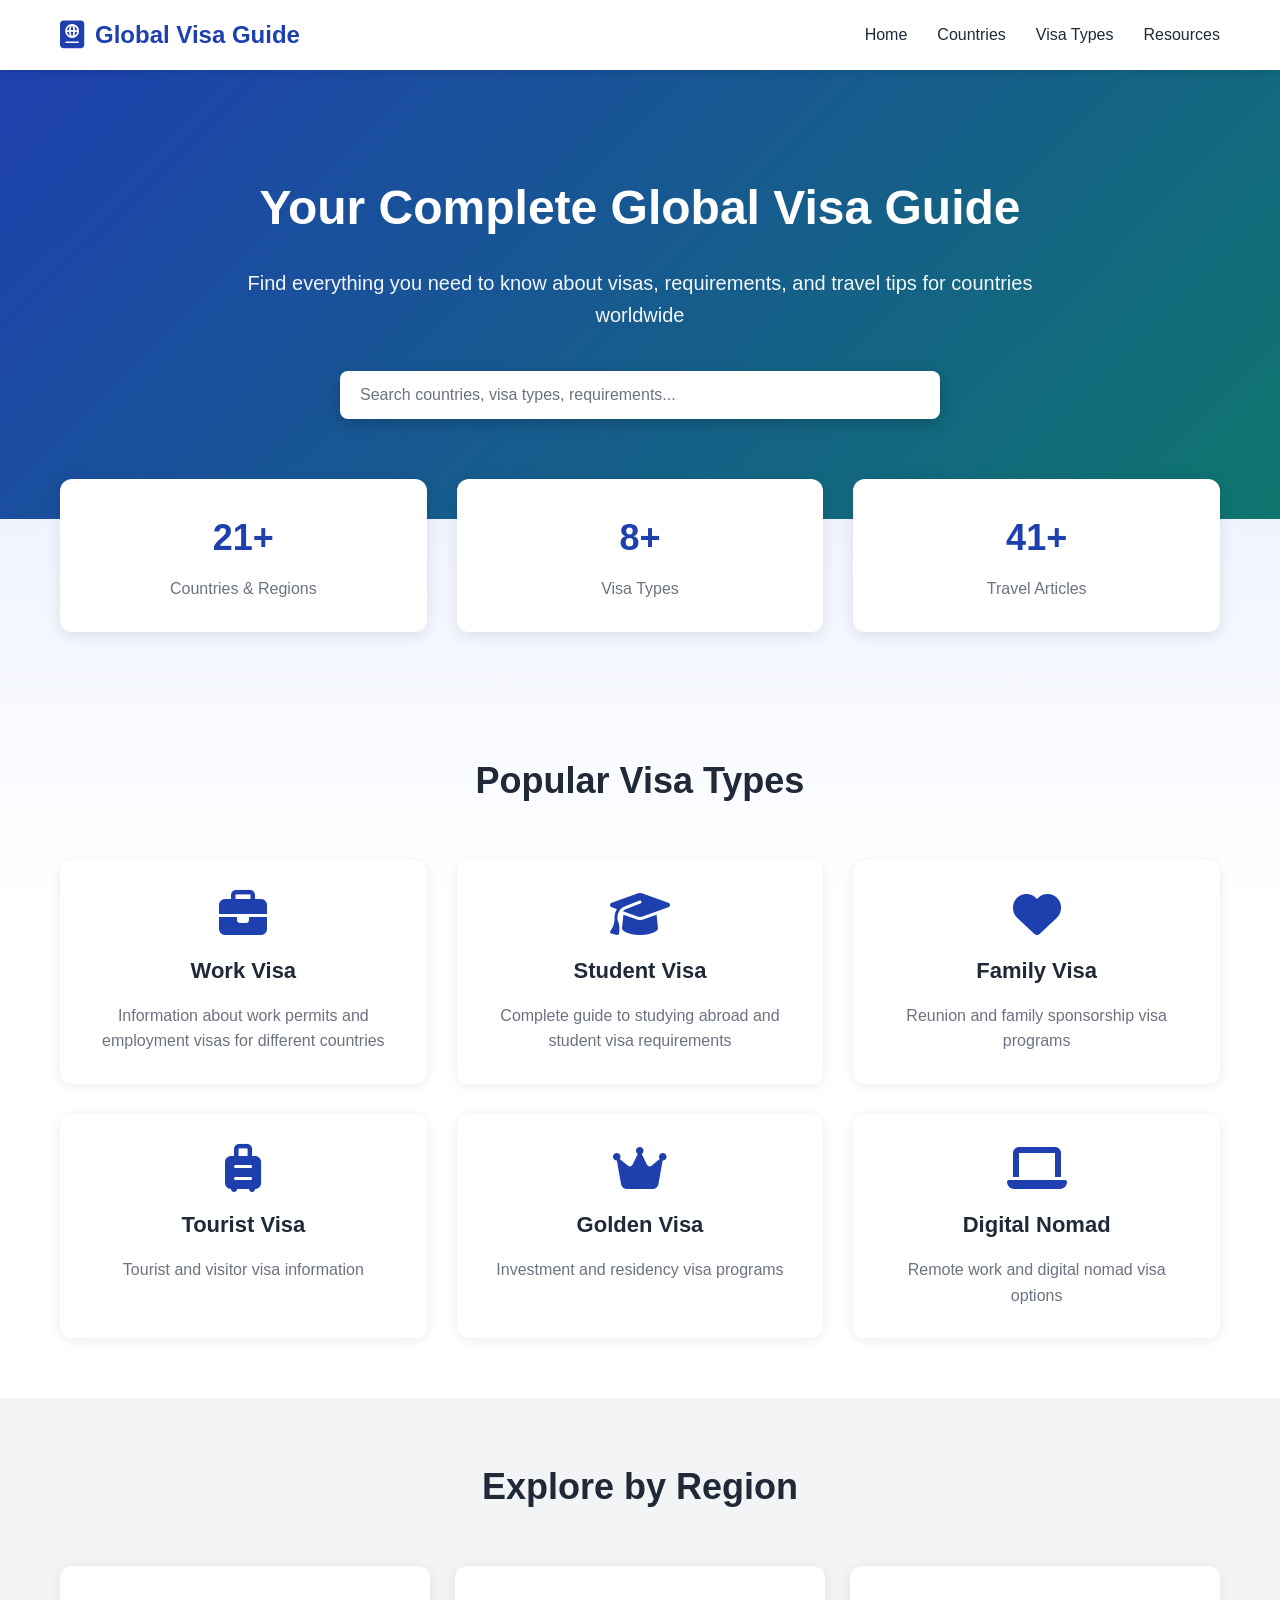
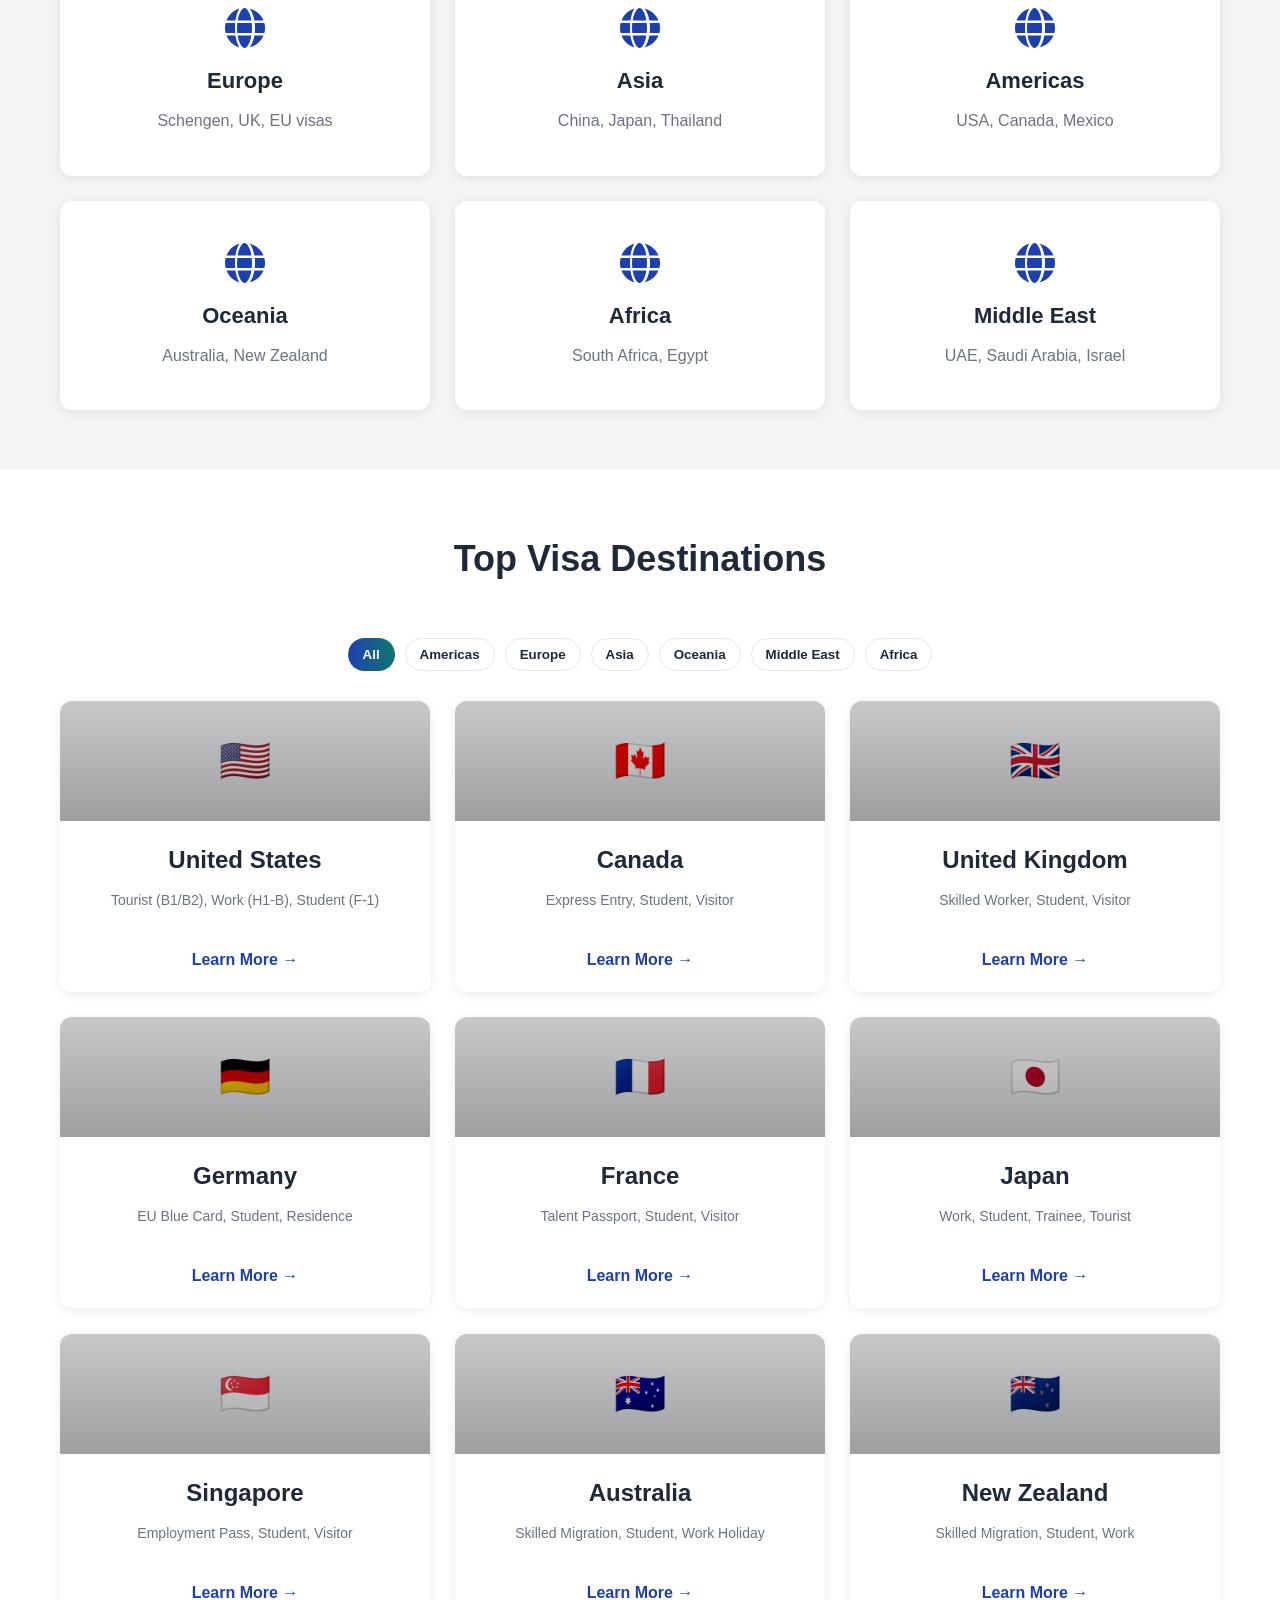
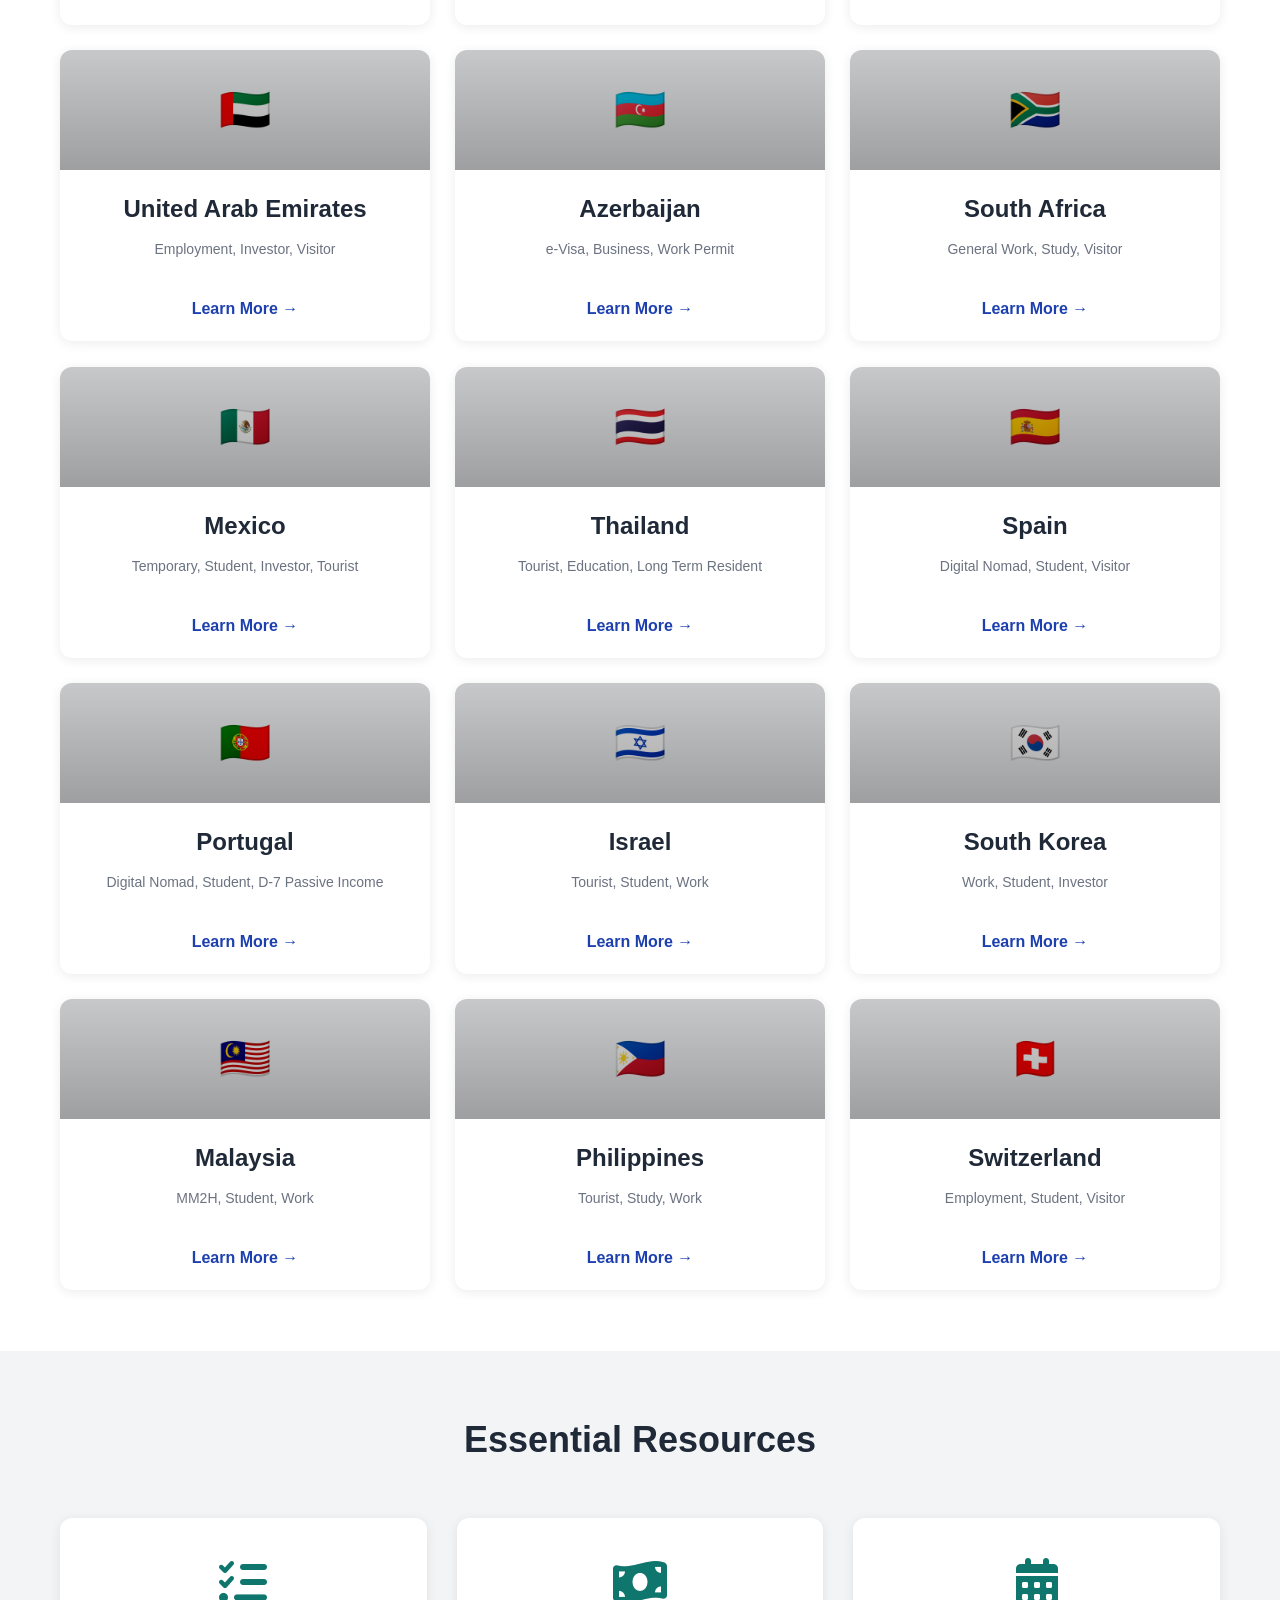
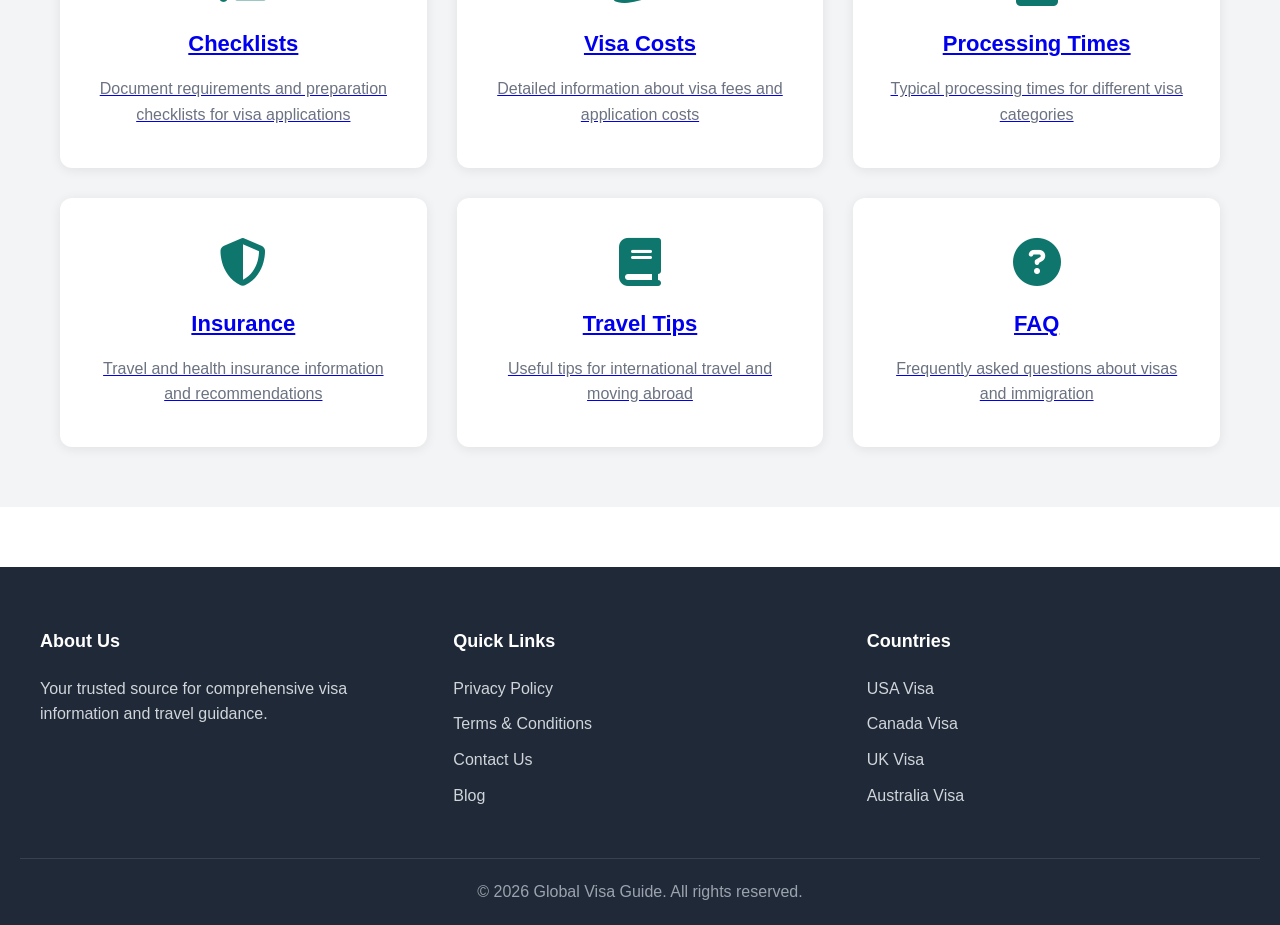
==== commit a0b1dfd0: "djf" ====
--- a/index.html
+++ b/index.html
@@ -252,15 +252,6 @@
                     <li><a href="#">Australia Visa</a></li>
                 </ul>
             </div>
-            <div class="footer-section">
-                <h4>Follow Us</h4>
-                <div class="social-links">
-                    <a href="#"><i class="fab fa-facebook"></i></a>
-                    <a href="#"><i class="fab fa-twitter"></i></a>
-                    <a href="#"><i class="fab fa-linkedin"></i></a>
-                    <a href="#"><i class="fab fa-instagram"></i></a>
-                </div>
-            </div>
         </div>
         <div class="footer-bottom">
             <p>&copy; 2026 Global Visa Guide. All rights reserved.</p>
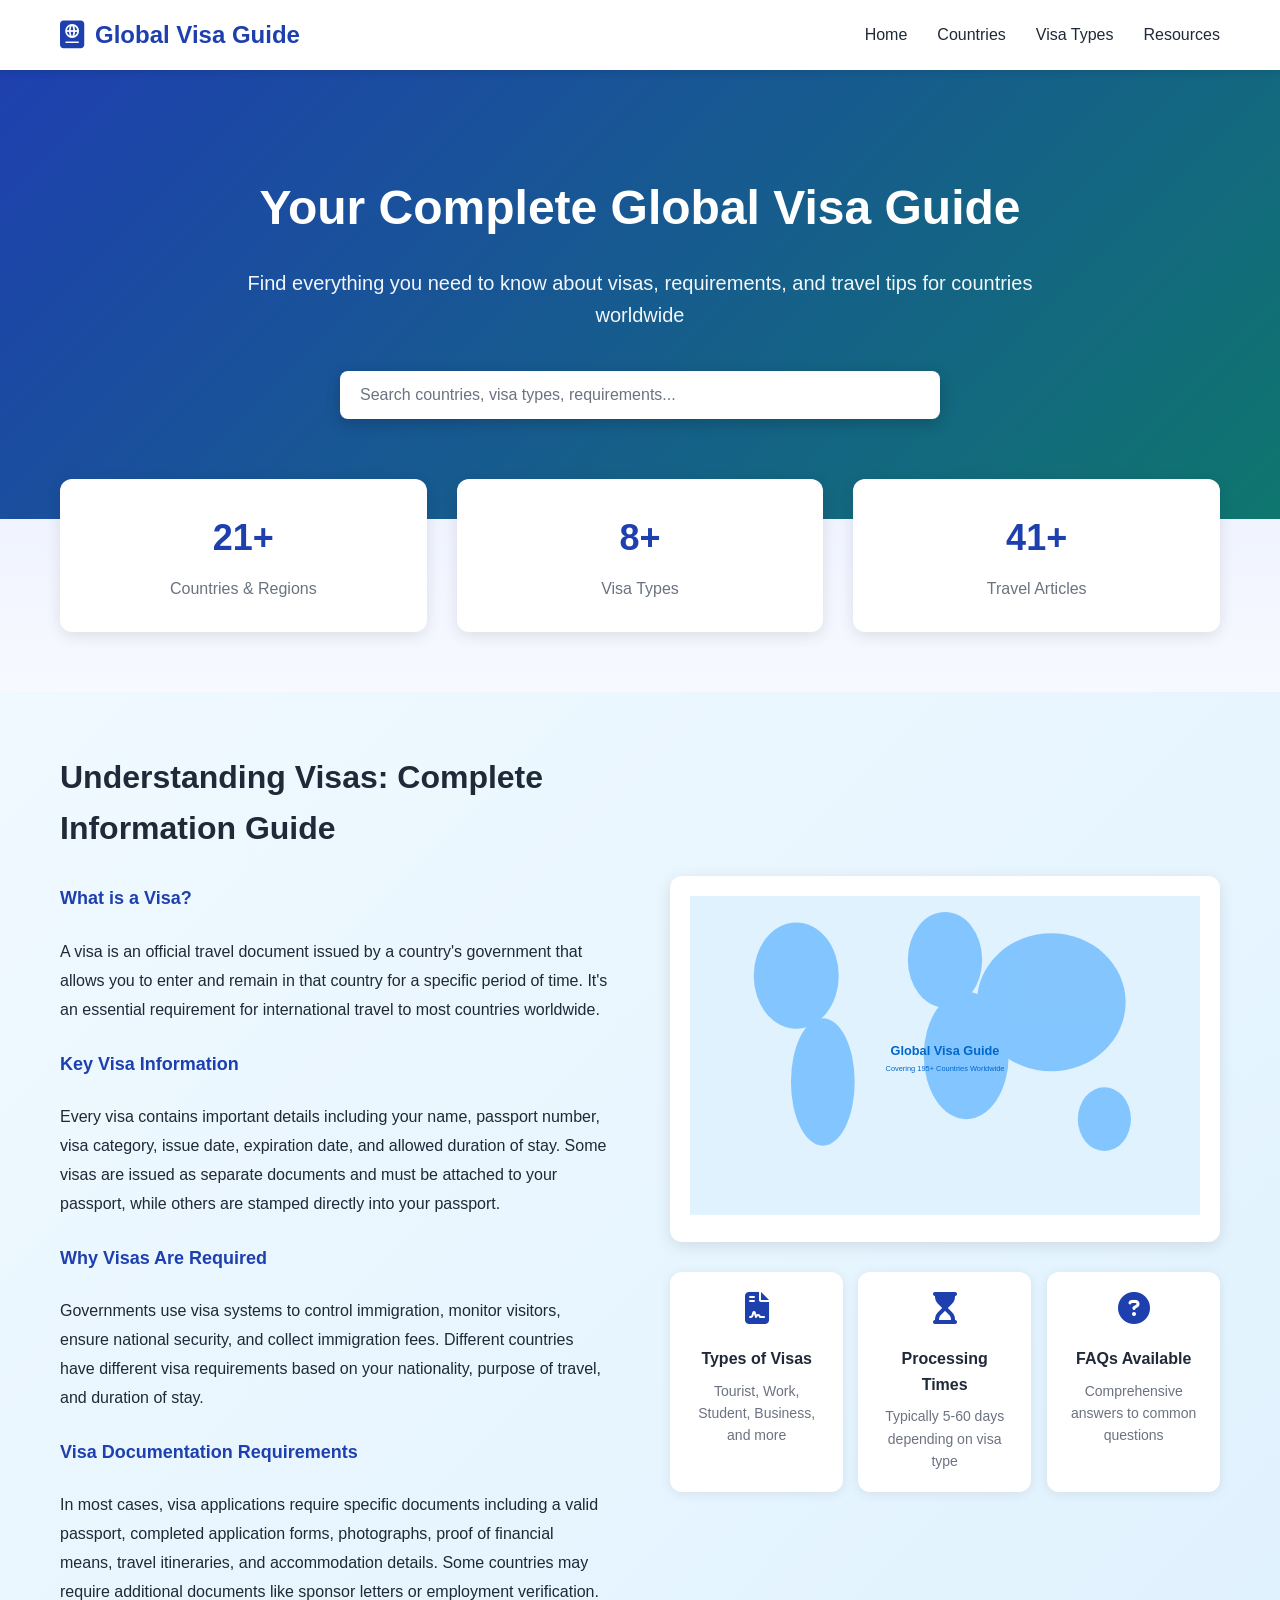
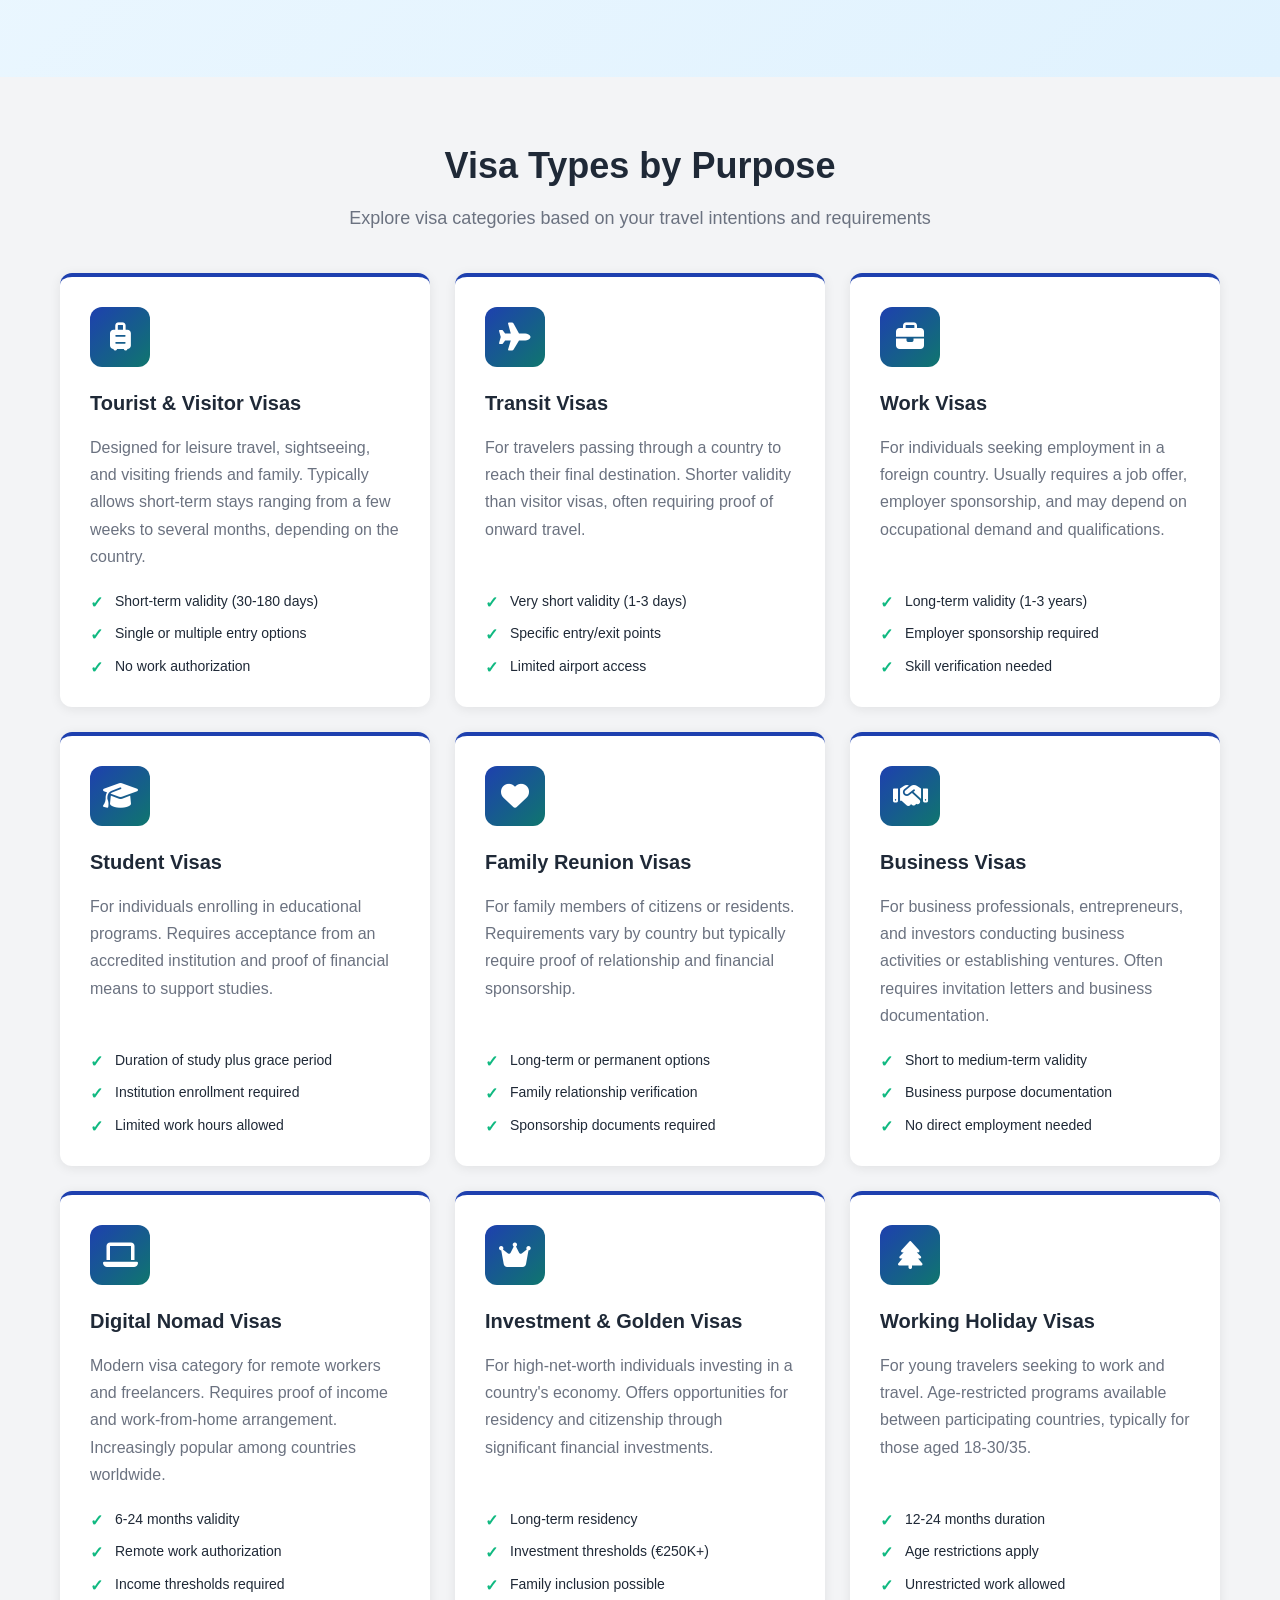
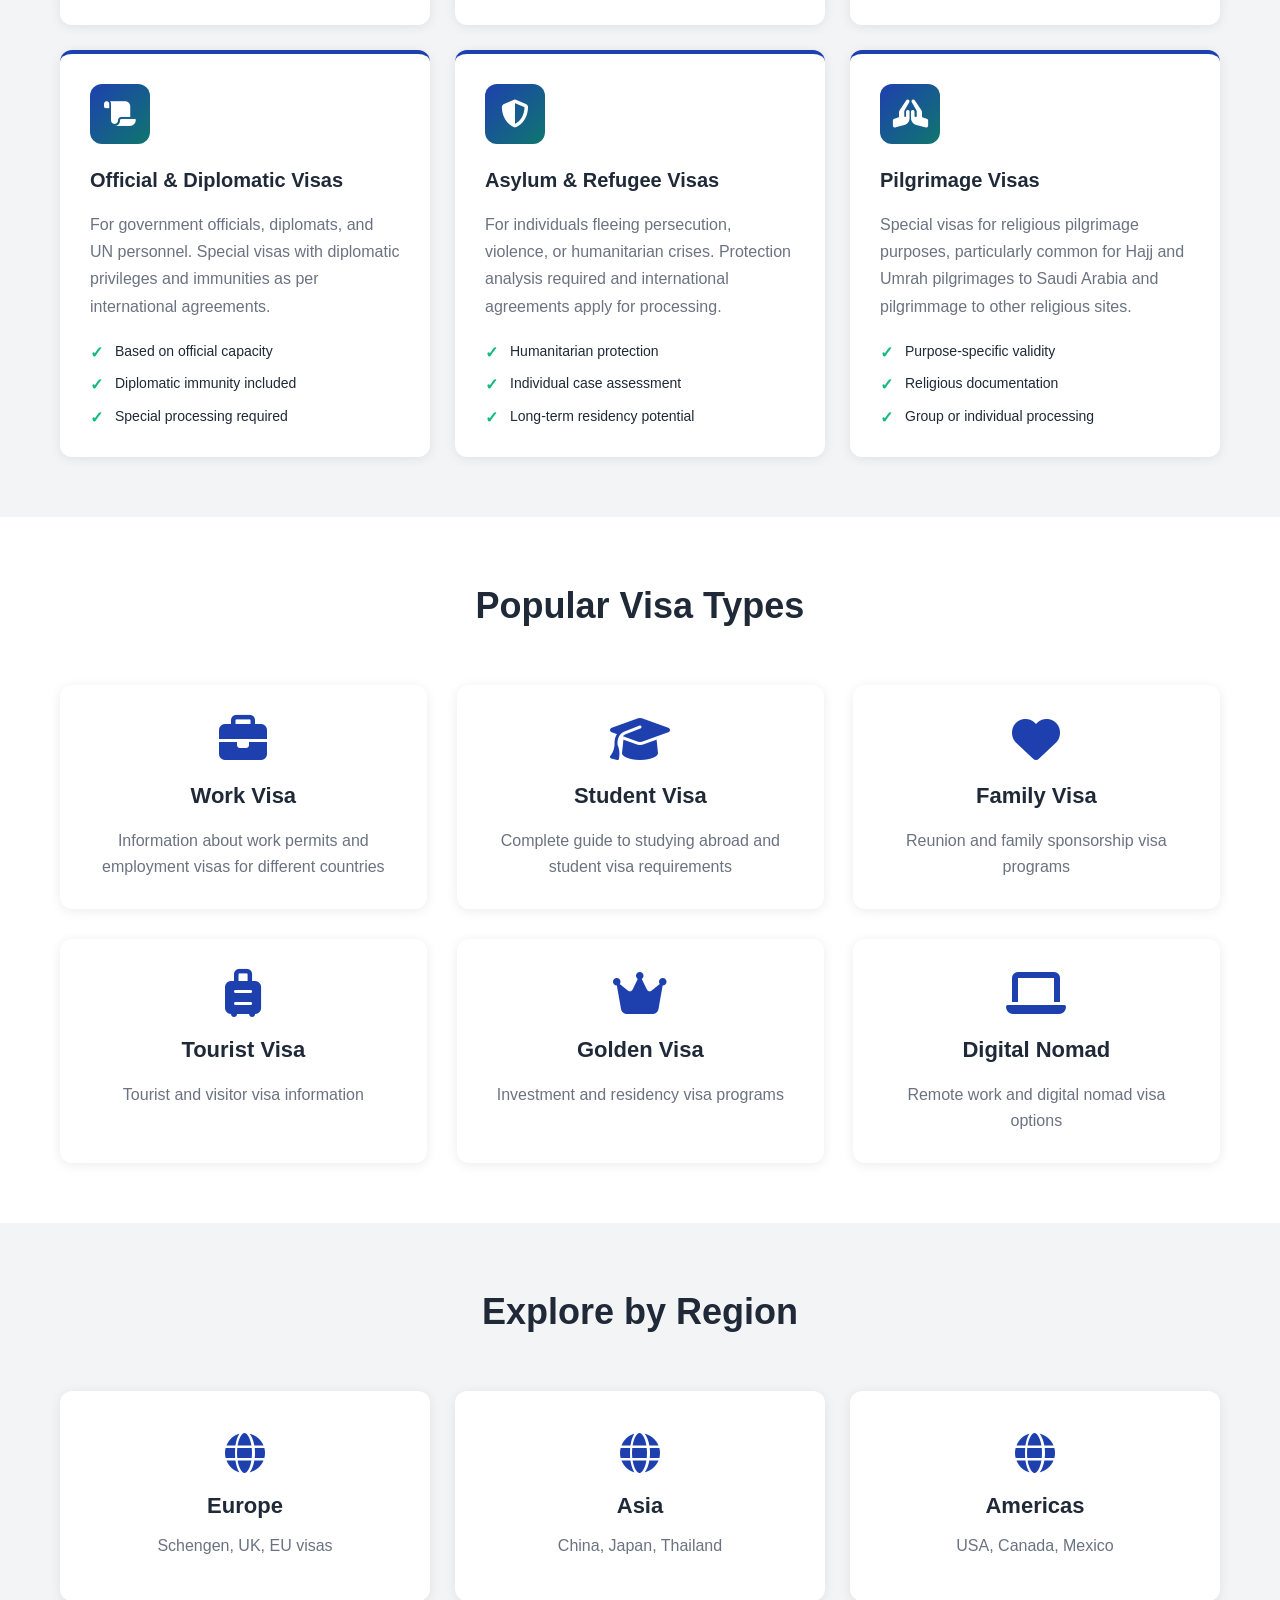
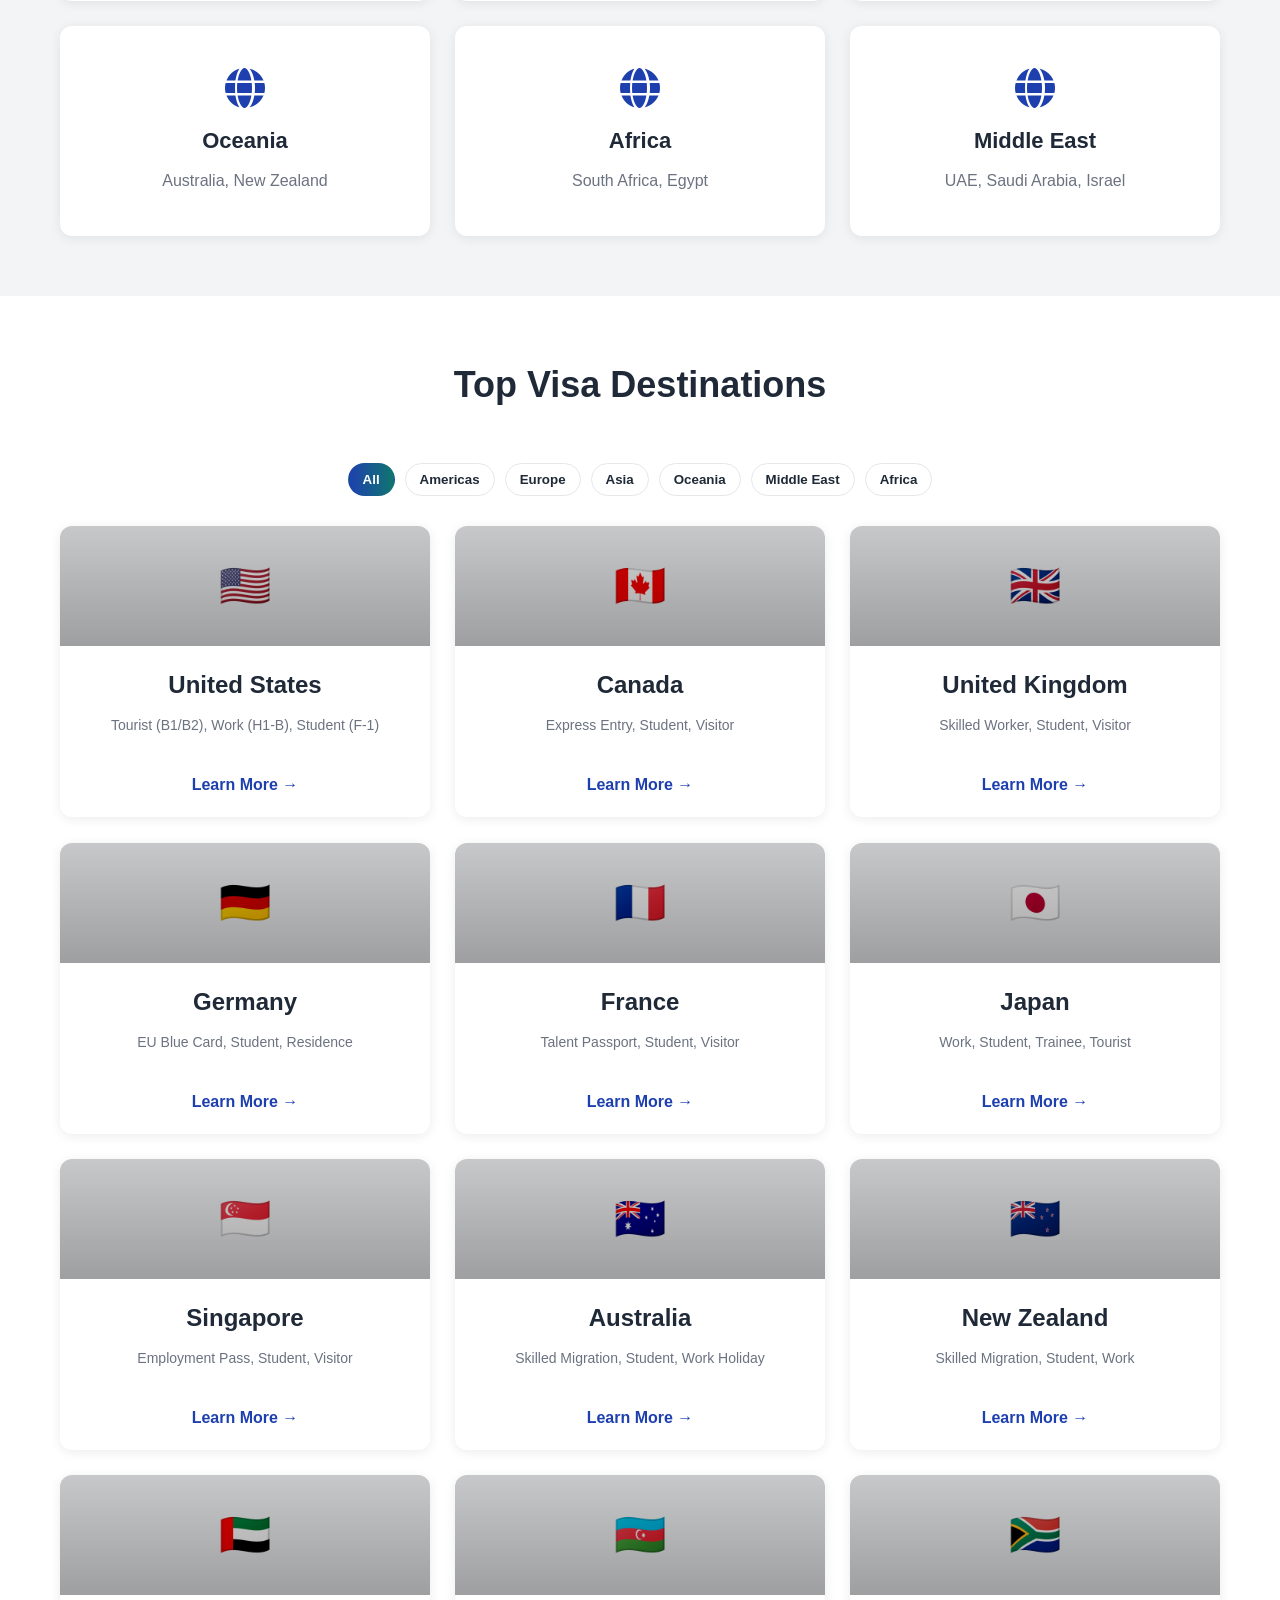
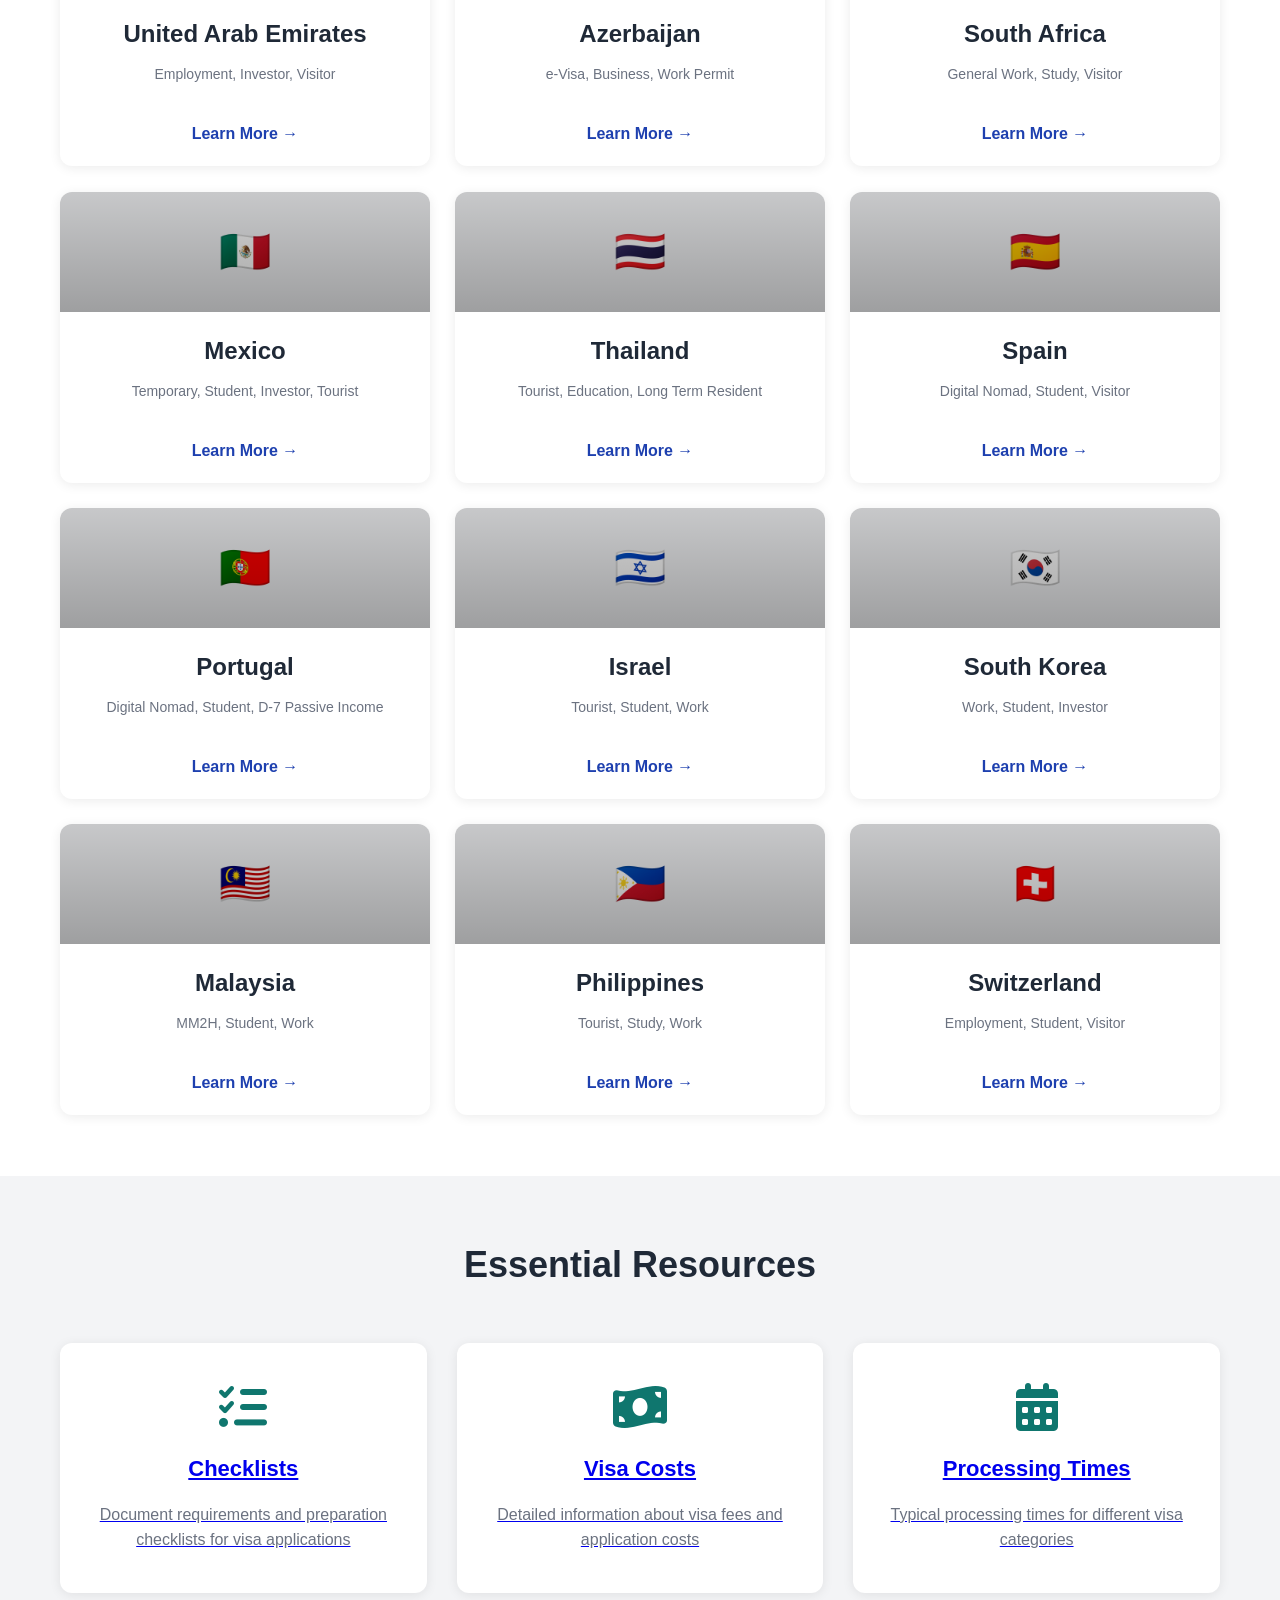
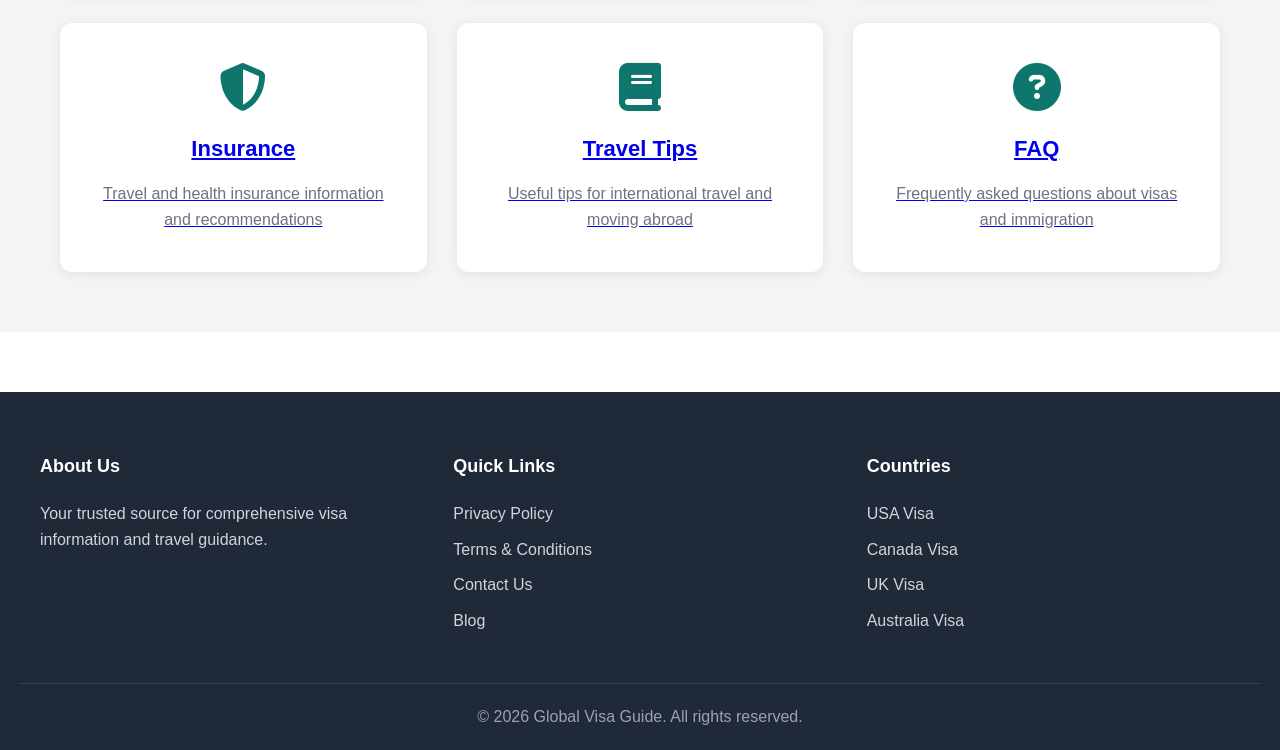
==== commit bc15216f: "Upgrade website: Add comprehensive visa information, expand content, improve design and fix AdSense " ====
--- a/index.html
+++ b/index.html
@@ -3,11 +3,56 @@
 <head>
     <meta charset="UTF-8">
     <meta name="viewport" content="width=device-width, initial-scale=1.0">
-    <title>Global Visa Guide - Your Complete Visa Information Portal</title>
+    <meta name="description" content="Your complete global visa guide with information on visa types, requirements, processing times, and travel tips for 195+ countries and destinations worldwide.">
+    <meta name="keywords" content="visa information, visa types, visa requirements, travel visa, immigration, work visa, student visa, tourist visa">
+    <meta property="og:title" content="Global Visa Guide - Your Complete Visa Information Portal">
+    <meta property="og:description" content="Find comprehensive information about visas, requirements, and travel tips for countries worldwide.">
+    <meta property="og:type" content="website">
+    <title>Global Visa Guide - Your Complete Visa Information Portal | Visa Types & Travel Information</title>
     <link rel="stylesheet" href="css/style.css">
+    <link rel="preload" href="https://cdnjs.cloudflare.com/ajax/libs/font-awesome/6.4.0/css/all.min.css" as="style">
     <link rel="stylesheet" href="https://cdnjs.cloudflare.com/ajax/libs/font-awesome/6.4.0/css/all.min.css">
 </head>
 <body>
+    <!-- Structured Data for SEO -->
+    <script type="application/ld+json">
+    {
+      "@context": "https://schema.org",
+      "@type": "Organization",
+      "name": "Global Visa Guide",
+      "description": "Your complete source for visa information, travel requirements, and immigration guidance",
+      "url": "https://www.globalvisaguide.com",
+      "sameAs": [
+        "https://www.facebook.com/globalvisaguide",
+        "https://www.twitter.com/globalvisaguide"
+      ]
+    }
+    </script>
+    <script type="application/ld+json">
+    {
+      "@context": "https://schema.org",
+      "@type": "FAQPage",
+      "mainEntity": [
+        {
+          "@type": "Question",
+          "name": "What is a visa and why do I need one?",
+          "acceptedAnswer": {
+            "@type": "Answer",
+            "text": "A visa is a travel document that allows you to enter a foreign country for a specific period of time. Different countries have different visa requirements based on your nationality and purpose of travel."
+          }
+        },
+        {
+          "@type": "Question",
+          "name": "What are the different types of visas?",
+          "acceptedAnswer": {
+            "@type": "Answer",
+            "text": "Common visa types include tourist/visitor visas, work visas, student visas, family reunion visas, business visas, digital nomad visas, and investment visas."
+          }
+        }
+      ]
+    }
+    </script>
+
     <!-- Navigation Bar -->
     <nav class="navbar">
         <div class="nav-container">
@@ -54,6 +99,239 @@
         </div>
     </section>
 
+    <!-- Comprehensive Visa Information Section -->
+    <section class="section visa-info-section">
+        <div class="container">
+            <div class="visa-info-content">
+                <div class="visa-info-text">
+                    <h2>Understanding Visas: Complete Information Guide</h2>
+                    <div class="visa-description">
+                        <h3>What is a Visa?</h3>
+                        <p>A visa is an official travel document issued by a country's government that allows you to enter and remain in that country for a specific period of time. It's an essential requirement for international travel to most countries worldwide.</p>
+
+                        <h3>Key Visa Information</h3>
+                        <p>Every visa contains important details including your name, passport number, visa category, issue date, expiration date, and allowed duration of stay. Some visas are issued as separate documents and must be attached to your passport, while others are stamped directly into your passport.</p>
+
+                        <h3>Why Visas Are Required</h3>
+                        <p>Governments use visa systems to control immigration, monitor visitors, ensure national security, and collect immigration fees. Different countries have different visa requirements based on your nationality, purpose of travel, and duration of stay.</p>
+
+                        <h3>Visa Documentation Requirements</h3>
+                        <p>In most cases, visa applications require specific documents including a valid passport, completed application forms, photographs, proof of financial means, travel itineraries, and accommodation details. Some countries may require additional documents like sponsor letters or employment verification.</p>
+                    </div>
+                </div>
+
+                <div class="visa-info-visual">
+                    <div class="world-map-container">
+                        <svg class="world-map" viewBox="0 0 960 600" xmlns="http://www.w3.org/2000/svg">
+                            <!-- Simplified world map representation -->
+                            <rect width="960" height="600" fill="#e0f2fe"/>
+                            <g fill="#5DB3FF" opacity="0.7">
+                                <!-- North America -->
+                                <ellipse cx="200" cy="150" rx="80" ry="100"/>
+                                <!-- South America -->
+                                <ellipse cx="250" cy="350" rx="60" ry="120"/>
+                                <!-- Europe -->
+                                <ellipse cx="480" cy="120" rx="70" ry="90"/>
+                                <!-- Africa -->
+                                <ellipse cx="520" cy="300" rx="80" ry="120"/>
+                                <!-- Asia -->
+                                <ellipse cx="680" cy="200" rx="140" ry="130"/>
+                                <!-- Australia -->
+                                <ellipse cx="780" cy="420" rx="50" ry="60"/>
+                            </g>
+                            <text x="480" y="300" text-anchor="middle" font-size="24" fill="#0066cc" font-weight="bold">Global Visa Guide</text>
+                            <text x="480" y="330" text-anchor="middle" font-size="14" fill="#0066cc">Covering 195+ Countries Worldwide</text>
+                        </svg>
+                    </div>
+
+                    <div class="visa-quick-info">
+                        <div class="info-box">
+                            <i class="fas fa-file-contract"></i>
+                            <h4>Types of Visas</h4>
+                            <p>Tourist, Work, Student, Business, and more</p>
+                        </div>
+                        <div class="info-box">
+                            <i class="fas fa-hourglass-start"></i>
+                            <h4>Processing Times</h4>
+                            <p>Typically 5-60 days depending on visa type</p>
+                        </div>
+                        <div class="info-box">
+                            <i class="fas fa-question-circle"></i>
+                            <h4>FAQs Available</h4>
+                            <p>Comprehensive answers to common questions</p>
+                        </div>
+                    </div>
+                </div>
+            </div>
+        </div>
+    </section>
+
+    <!-- Visa Types by Purpose Section -->
+    <section class="section alternate-bg">
+        <div class="container">
+            <h2>Visa Types by Purpose</h2>
+            <p class="section-subtitle">Explore visa categories based on your travel intentions and requirements</p>
+
+            <div class="visa-categories-grid">
+                <div class="visa-category-card">
+                    <div class="category-icon">
+                        <i class="fas fa-suitcase-rolling"></i>
+                    </div>
+                    <h3>Tourist & Visitor Visas</h3>
+                    <p>Designed for leisure travel, sightseeing, and visiting friends and family. Typically allows short-term stays ranging from a few weeks to several months, depending on the country.</p>
+                    <ul>
+                        <li>Short-term validity (30-180 days)</li>
+                        <li>Single or multiple entry options</li>
+                        <li>No work authorization</li>
+                    </ul>
+                </div>
+
+                <div class="visa-category-card">
+                    <div class="category-icon">
+                        <i class="fas fa-plane"></i>
+                    </div>
+                    <h3>Transit Visas</h3>
+                    <p>For travelers passing through a country to reach their final destination. Shorter validity than visitor visas, often requiring proof of onward travel.</p>
+                    <ul>
+                        <li>Very short validity (1-3 days)</li>
+                        <li>Specific entry/exit points</li>
+                        <li>Limited airport access</li>
+                    </ul>
+                </div>
+
+                <div class="visa-category-card">
+                    <div class="category-icon">
+                        <i class="fas fa-briefcase"></i>
+                    </div>
+                    <h3>Work Visas</h3>
+                    <p>For individuals seeking employment in a foreign country. Usually requires a job offer, employer sponsorship, and may depend on occupational demand and qualifications.</p>
+                    <ul>
+                        <li>Long-term validity (1-3 years)</li>
+                        <li>Employer sponsorship required</li>
+                        <li>Skill verification needed</li>
+                    </ul>
+                </div>
+
+                <div class="visa-category-card">
+                    <div class="category-icon">
+                        <i class="fas fa-graduation-cap"></i>
+                    </div>
+                    <h3>Student Visas</h3>
+                    <p>For individuals enrolling in educational programs. Requires acceptance from an accredited institution and proof of financial means to support studies.</p>
+                    <ul>
+                        <li>Duration of study plus grace period</li>
+                        <li>Institution enrollment required</li>
+                        <li>Limited work hours allowed</li>
+                    </ul>
+                </div>
+
+                <div class="visa-category-card">
+                    <div class="category-icon">
+                        <i class="fas fa-heart"></i>
+                    </div>
+                    <h3>Family Reunion Visas</h3>
+                    <p>For family members of citizens or residents. Requirements vary by country but typically require proof of relationship and financial sponsorship.</p>
+                    <ul>
+                        <li>Long-term or permanent options</li>
+                        <li>Family relationship verification</li>
+                        <li>Sponsorship documents required</li>
+                    </ul>
+                </div>
+
+                <div class="visa-category-card">
+                    <div class="category-icon">
+                        <i class="fas fa-handshake"></i>
+                    </div>
+                    <h3>Business Visas</h3>
+                    <p>For business professionals, entrepreneurs, and investors conducting business activities or establishing ventures. Often requires invitation letters and business documentation.</p>
+                    <ul>
+                        <li>Short to medium-term validity</li>
+                        <li>Business purpose documentation</li>
+                        <li>No direct employment needed</li>
+                    </ul>
+                </div>
+
+                <div class="visa-category-card">
+                    <div class="category-icon">
+                        <i class="fas fa-laptop"></i>
+                    </div>
+                    <h3>Digital Nomad Visas</h3>
+                    <p>Modern visa category for remote workers and freelancers. Requires proof of income and work-from-home arrangement. Increasingly popular among countries worldwide.</p>
+                    <ul>
+                        <li>6-24 months validity</li>
+                        <li>Remote work authorization</li>
+                        <li>Income thresholds required</li>
+                    </ul>
+                </div>
+
+                <div class="visa-category-card">
+                    <div class="category-icon">
+                        <i class="fas fa-crown"></i>
+                    </div>
+                    <h3>Investment & Golden Visas</h3>
+                    <p>For high-net-worth individuals investing in a country's economy. Offers opportunities for residency and citizenship through significant financial investments.</p>
+                    <ul>
+                        <li>Long-term residency</li>
+                        <li>Investment thresholds (€250K+)</li>
+                        <li>Family inclusion possible</li>
+                    </ul>
+                </div>
+
+                <div class="visa-category-card">
+                    <div class="category-icon">
+                        <i class="fas fa-tree"></i>
+                    </div>
+                    <h3>Working Holiday Visas</h3>
+                    <p>For young travelers seeking to work and travel. Age-restricted programs available between participating countries, typically for those aged 18-30/35.</p>
+                    <ul>
+                        <li>12-24 months duration</li>
+                        <li>Age restrictions apply</li>
+                        <li>Unrestricted work allowed</li>
+                    </ul>
+                </div>
+
+                <div class="visa-category-card">
+                    <div class="category-icon">
+                        <i class="fas fa-scroll"></i>
+                    </div>
+                    <h3>Official & Diplomatic Visas</h3>
+                    <p>For government officials, diplomats, and UN personnel. Special visas with diplomatic privileges and immunities as per international agreements.</p>
+                    <ul>
+                        <li>Based on official capacity</li>
+                        <li>Diplomatic immunity included</li>
+                        <li>Special processing required</li>
+                    </ul>
+                </div>
+
+                <div class="visa-category-card">
+                    <div class="category-icon">
+                        <i class="fas fa-shield-alt"></i>
+                    </div>
+                    <h3>Asylum & Refugee Visas</h3>
+                    <p>For individuals fleeing persecution, violence, or humanitarian crises. Protection analysis required and international agreements apply for processing.</p>
+                    <ul>
+                        <li>Humanitarian protection</li>
+                        <li>Individual case assessment</li>
+                        <li>Long-term residency potential</li>
+                    </ul>
+                </div>
+
+                <div class="visa-category-card">
+                    <div class="category-icon">
+                        <i class="fas fa-praying-hands"></i>
+                    </div>
+                    <h3>Pilgrimage Visas</h3>
+                    <p>Special visas for religious pilgrimage purposes, particularly common for Hajj and Umrah pilgrimages to Saudi Arabia and pilgrimmage to other religious sites.</p>
+                    <ul>
+                        <li>Purpose-specific validity</li>
+                        <li>Religious documentation</li>
+                        <li>Group or individual processing</li>
+                    </ul>
+                </div>
+            </div>
+        </div>
+    </section>
+
     <!-- Visa Types Section -->
     <section id="visatypes" class="section">
         <div class="container">
@@ -258,8 +536,8 @@
         </div>
     </footer>
 
-    <script src="js/blogs.js"></script>
-    <script src="js/ui.js"></script>
-    <script src="js/script.js"></script>
+    <script src="js/blogs.js" defer></script>
+    <script src="js/ui.js" defer></script>
+    <script src="js/script.js" defer></script>
 </body>
 </html>
--- a/css/style.css
+++ b/css/style.css
@@ -542,6 +542,234 @@
         font-size: 14px;
     }
 }
+
+/* ===== NEW VISA INFORMATION SECTION STYLES ===== */
+
+/* Comprehensive Visa Information Section */
+.visa-info-section {
+    background: linear-gradient(135deg, #f0f9ff 0%, #e0f2fe 100%);
+}
+
+.visa-info-content {
+    display: grid;
+    grid-template-columns: 1fr 1fr;
+    gap: 60px;
+    align-items: center;
+}
+
+.visa-info-text h2 {
+    font-size: 32px;
+    margin-bottom: 30px;
+    text-align: left;
+}
+
+.visa-description {
+    display: flex;
+    flex-direction: column;
+    gap: 25px;
+}
+
+.visa-description h3 {
+    font-size: 18px;
+    color: var(--primary-color);
+    margin: 0;
+    font-weight: 700;
+}
+
+.visa-description p {
+    margin: 0;
+    line-height: 1.8;
+    color: var(--text-dark);
+}
+
+.visa-info-visual {
+    display: flex;
+    flex-direction: column;
+    gap: 30px;
+}
+
+.world-map-container {
+    background: white;
+    border-radius: 12px;
+    padding: 20px;
+    box-shadow: 0 4px 15px rgba(0, 0, 0, 0.1);
+}
+
+.world-map {
+    width: 100%;
+    height: auto;
+}
+
+.visa-quick-info {
+    display: grid;
+    grid-template-columns: repeat(3, 1fr);
+    gap: 15px;
+}
+
+.info-box {
+    background: white;
+    padding: 20px;
+    border-radius: 12px;
+    text-align: center;
+    box-shadow: 0 2px 12px rgba(0, 0, 0, 0.08);
+    transition: all 0.3s ease;
+}
+
+.info-box:hover {
+    transform: translateY(-5px);
+    box-shadow: 0 8px 25px rgba(0, 0, 0, 0.15);
+}
+
+.info-box i {
+    font-size: 32px;
+    color: var(--primary-color);
+    margin-bottom: 12px;
+}
+
+.info-box h4 {
+    font-size: 16px;
+    font-weight: 700;
+    color: var(--text-dark);
+    margin: 10px 0 8px 0;
+}
+
+.info-box p {
+    font-size: 14px;
+    color: var(--text-light);
+    margin: 0;
+}
+
+/* ===== VISA CATEGORIES GRID ===== */
+
+.section-subtitle {
+    text-align: center;
+    color: var(--text-light);
+    font-size: 18px;
+    margin: -40px 0 40px 0 !important;
+    font-weight: 500;
+}
+
+.visa-categories-grid {
+    display: grid;
+    grid-template-columns: repeat(auto-fit, minmax(300px, 1fr));
+    gap: 25px;
+    margin-top: 40px;
+}
+
+.visa-category-card {
+    background: white;
+    padding: 30px;
+    border-radius: 12px;
+    box-shadow: 0 2px 12px rgba(0, 0, 0, 0.08);
+    transition: all 0.3s ease;
+    border-top: 4px solid var(--primary-color);
+    display: flex;
+    flex-direction: column;
+}
+
+.visa-category-card:hover {
+    transform: translateY(-8px);
+    box-shadow: 0 12px 30px rgba(0, 0, 0, 0.15);
+}
+
+.category-icon {
+    display: flex;
+    align-items: center;
+    justify-content: center;
+    width: 60px;
+    height: 60px;
+    background: linear-gradient(135deg, var(--primary-color), var(--secondary-color));
+    border-radius: 12px;
+    margin-bottom: 20px;
+}
+
+.category-icon i {
+    font-size: 28px;
+    color: white;
+}
+
+.visa-category-card h3 {
+    font-size: 20px;
+    color: var(--text-dark);
+    margin: 0 0 15px 0;
+    font-weight: 700;
+}
+
+.visa-category-card p {
+    color: var(--text-light);
+    line-height: 1.7;
+    margin: 0 0 20px 0;
+    flex-grow: 1;
+}
+
+.visa-category-card ul {
+    list-style: none;
+    padding: 0;
+    margin: 0;
+    display: flex;
+    flex-direction: column;
+    gap: 10px;
+}
+
+.visa-category-card ul li {
+    color: var(--text-dark);
+    font-size: 14px;
+    padding-left: 25px;
+    position: relative;
+}
+
+.visa-category-card ul li::before {
+    content: '✓';
+    position: absolute;
+    left: 0;
+    color: var(--success-color);
+    font-weight: bold;
+    font-size: 16px;
+}
+
+/* ===== RESPONSIVE UPDATES ===== */
+
+@media (max-width: 768px) {
+    .visa-info-content {
+        grid-template-columns: 1fr;
+        gap: 40px;
+    }
+
+    .visa-info-text h2 {
+        text-align: center;
+    }
+
+    .visa-quick-info {
+        grid-template-columns: 1fr;
+    }
+
+    .visa-categories-grid {
+        grid-template-columns: repeat(auto-fit, minmax(280px, 1fr));
+    }
+}
+
+/* ===== PERFORMANCE OPTIMIZATIONS ===== */
+
+/* Lazy loading placeholder */
+img {
+    will-change: contents;
+}
+
+/* Reduce motion for users who prefer it */
+@media (prefers-reduced-motion: reduce) {
+    * {
+        animation-duration: 0.01ms !important;
+        animation-iteration-count: 1 !important;
+        transition-duration: 0.01ms !important;
+    }
+}
+
+/* Light optimization: CSS containment for better performance */
+.card, .visa-category-card, .info-box {
+    contain: layout style paint;
+}
+
+
 
 /* Button Styles */
 .btn {
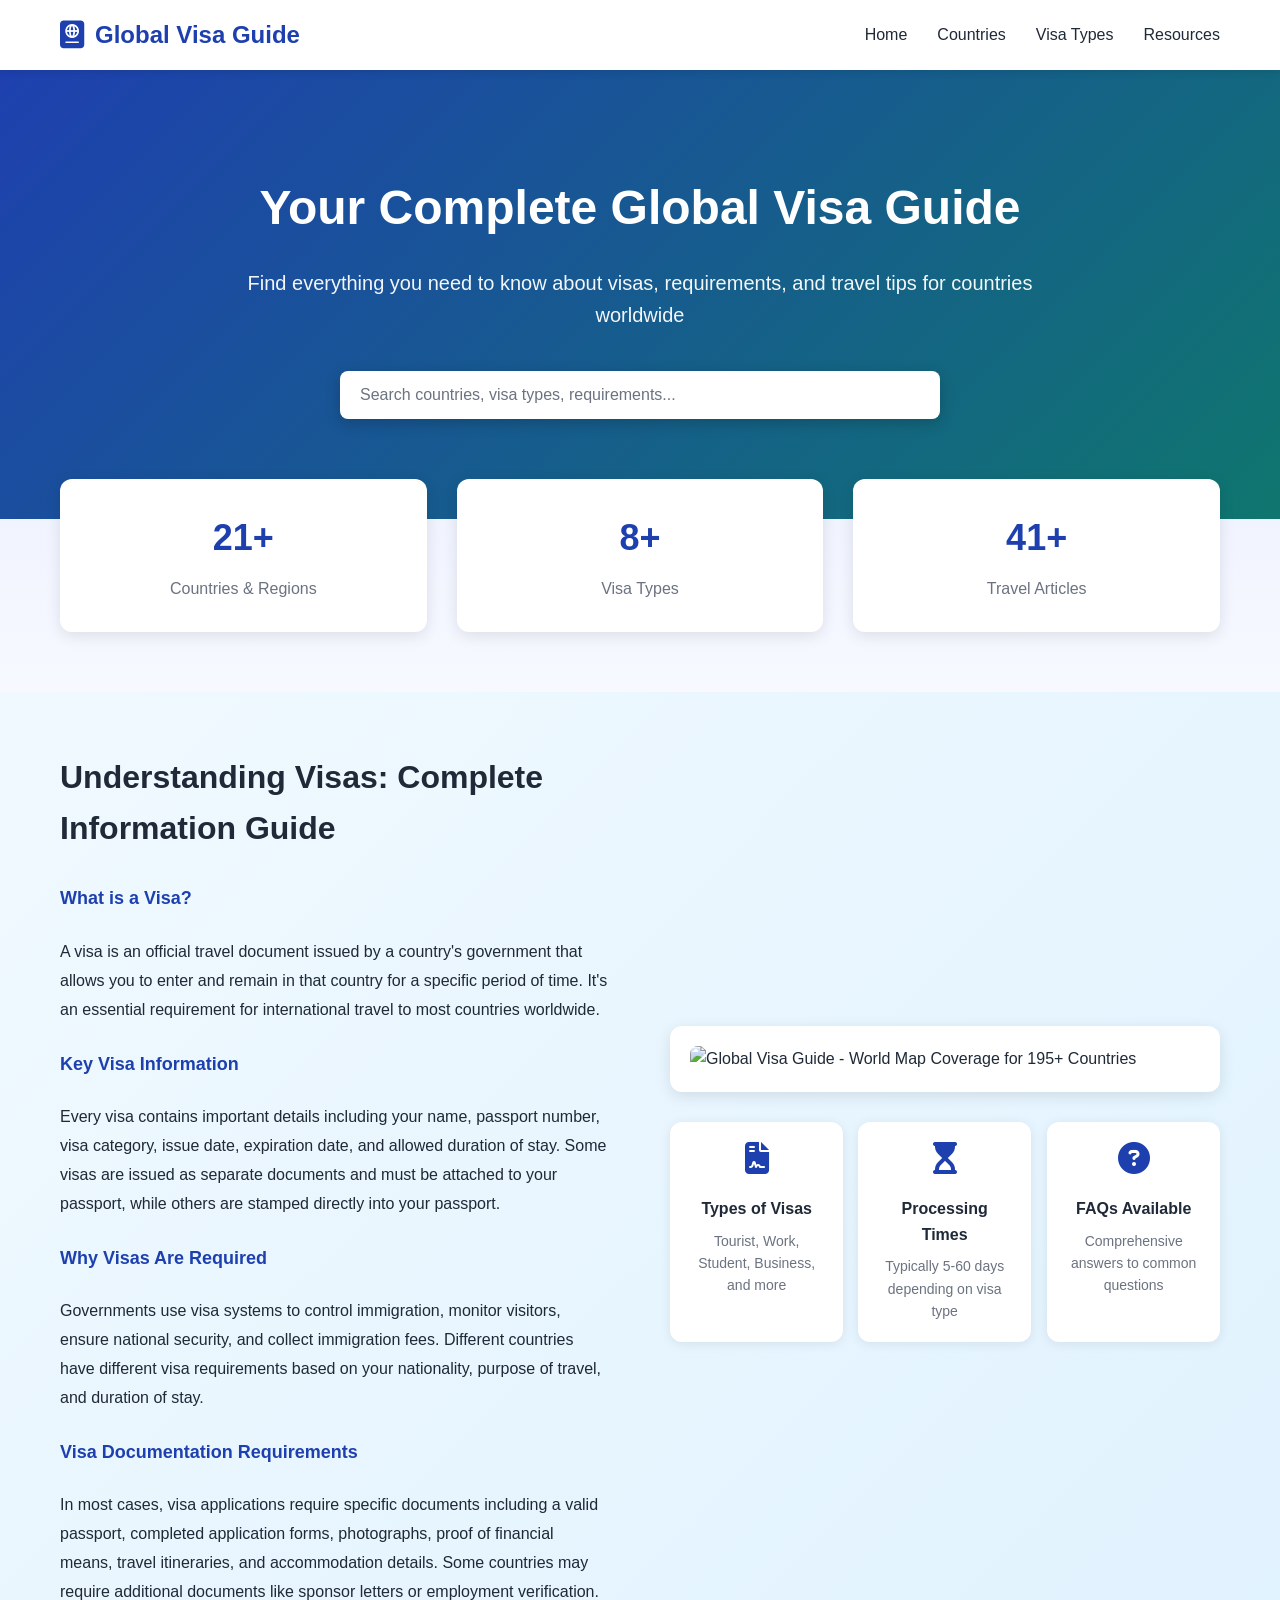
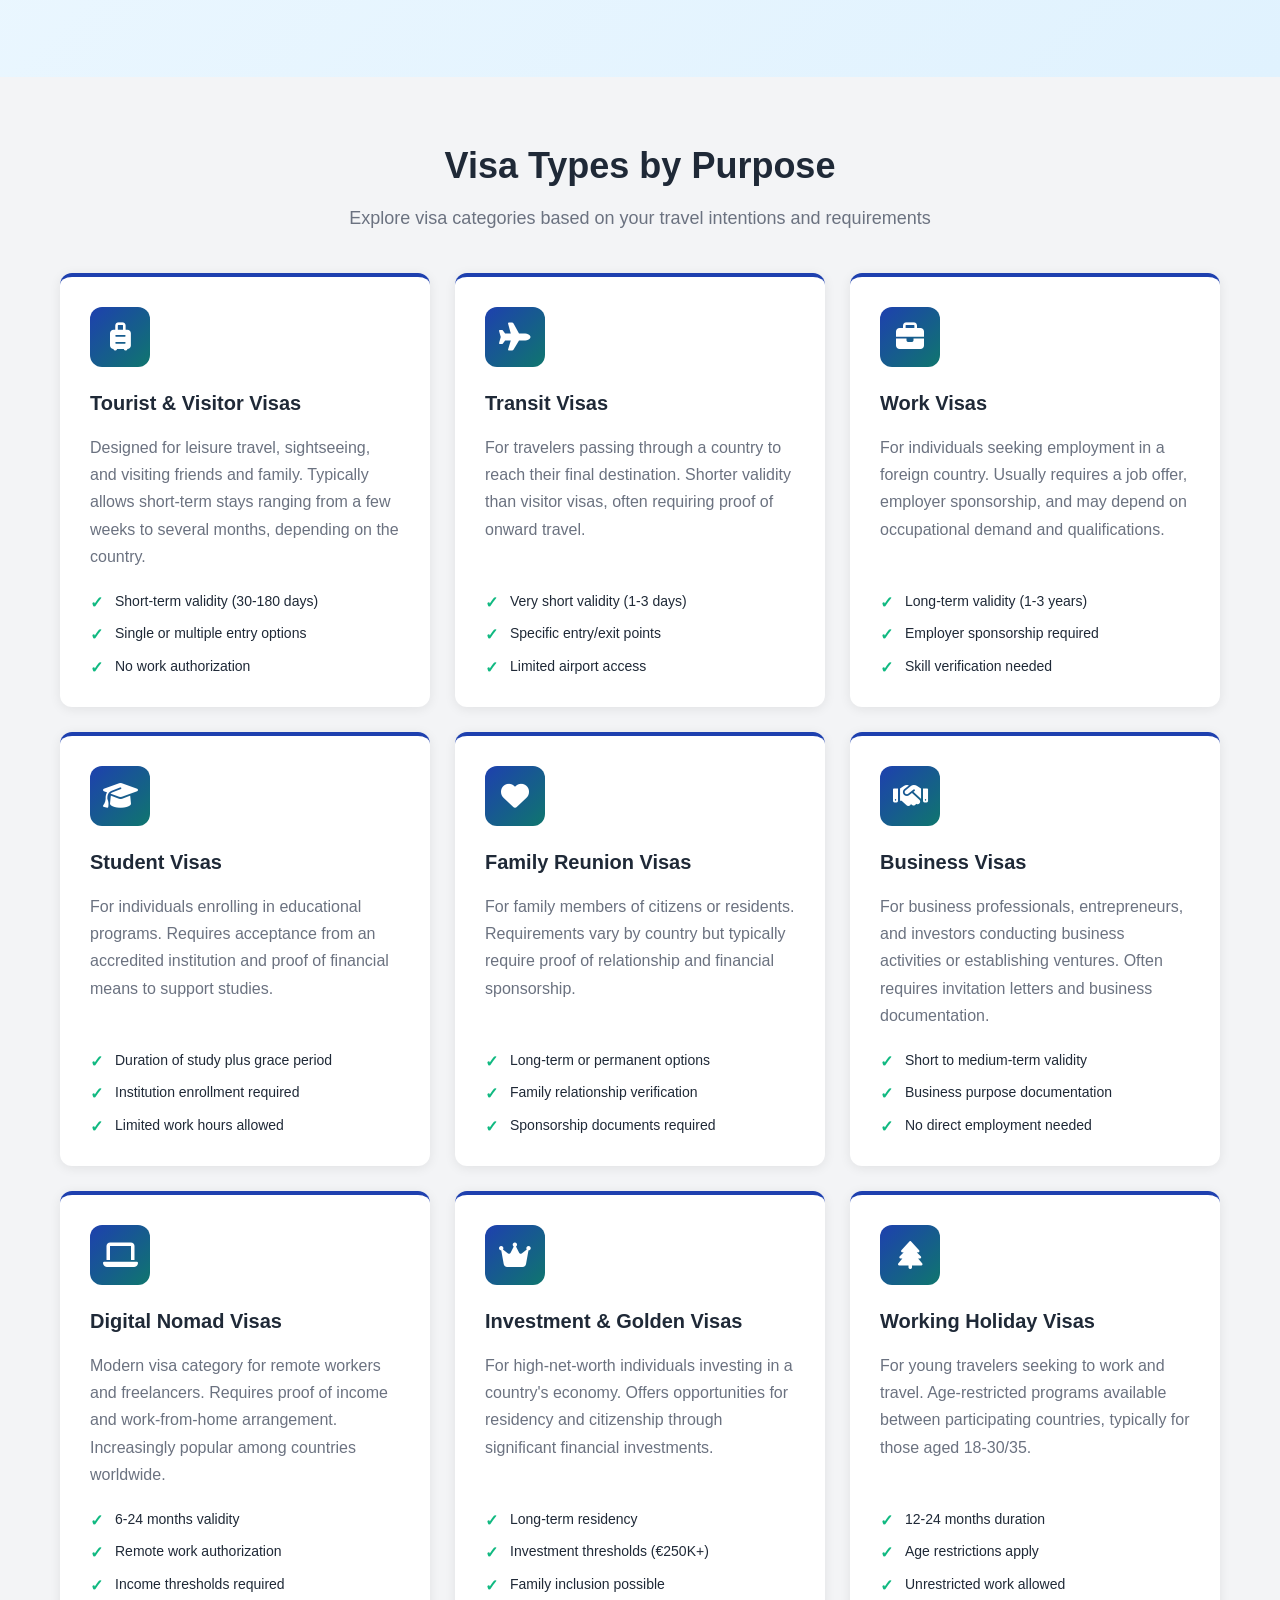
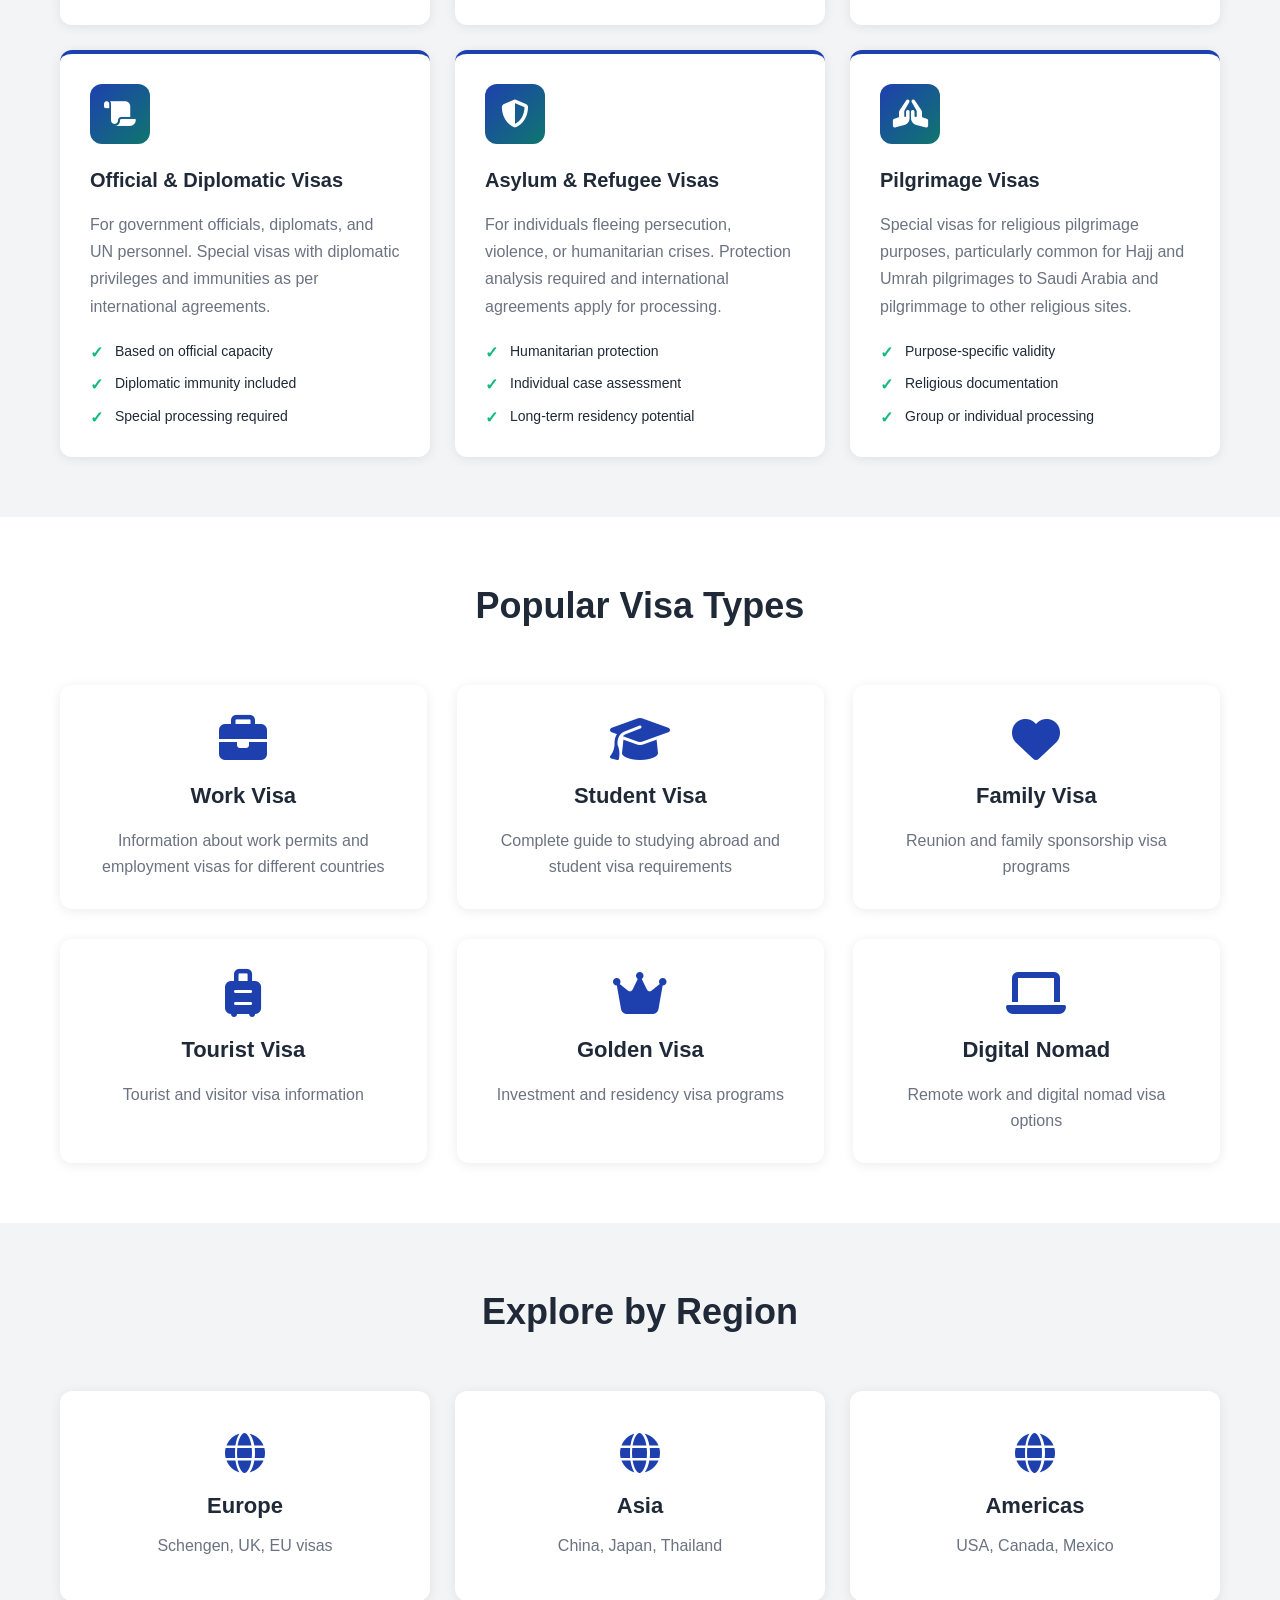
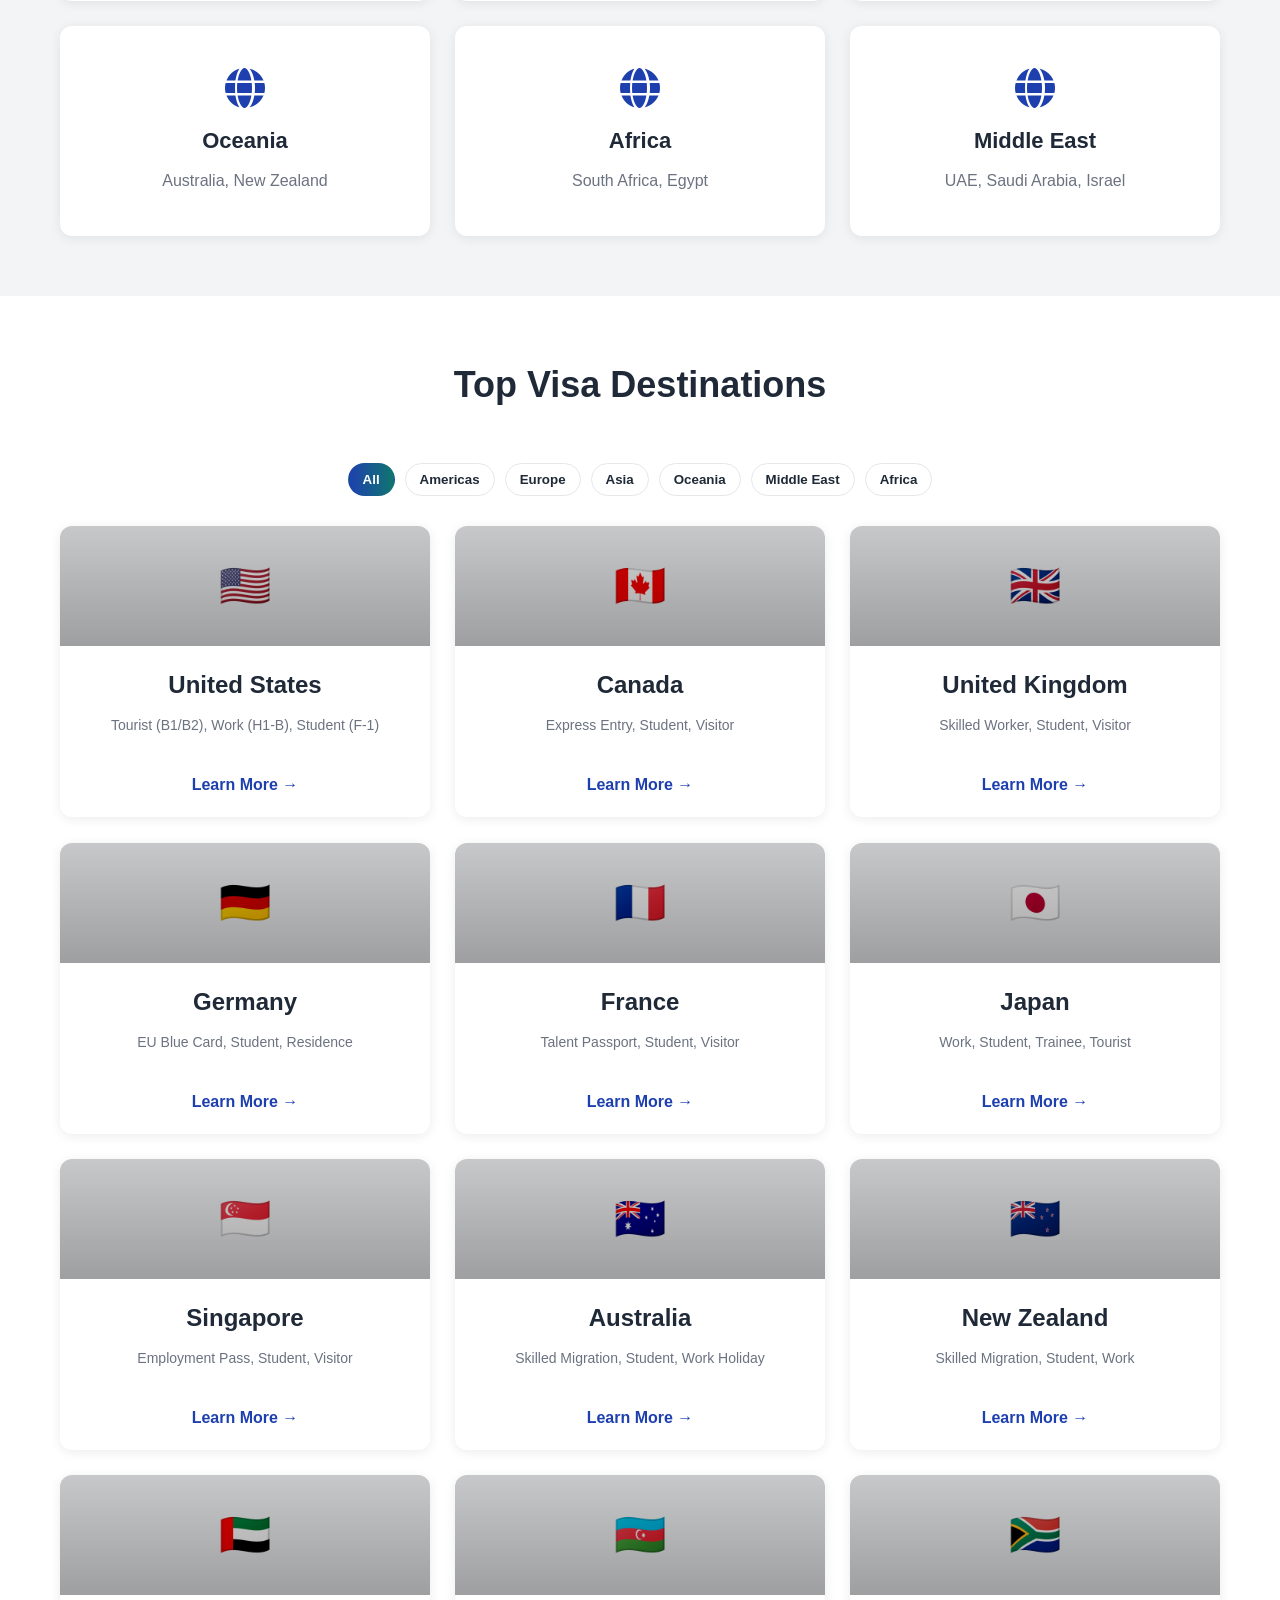
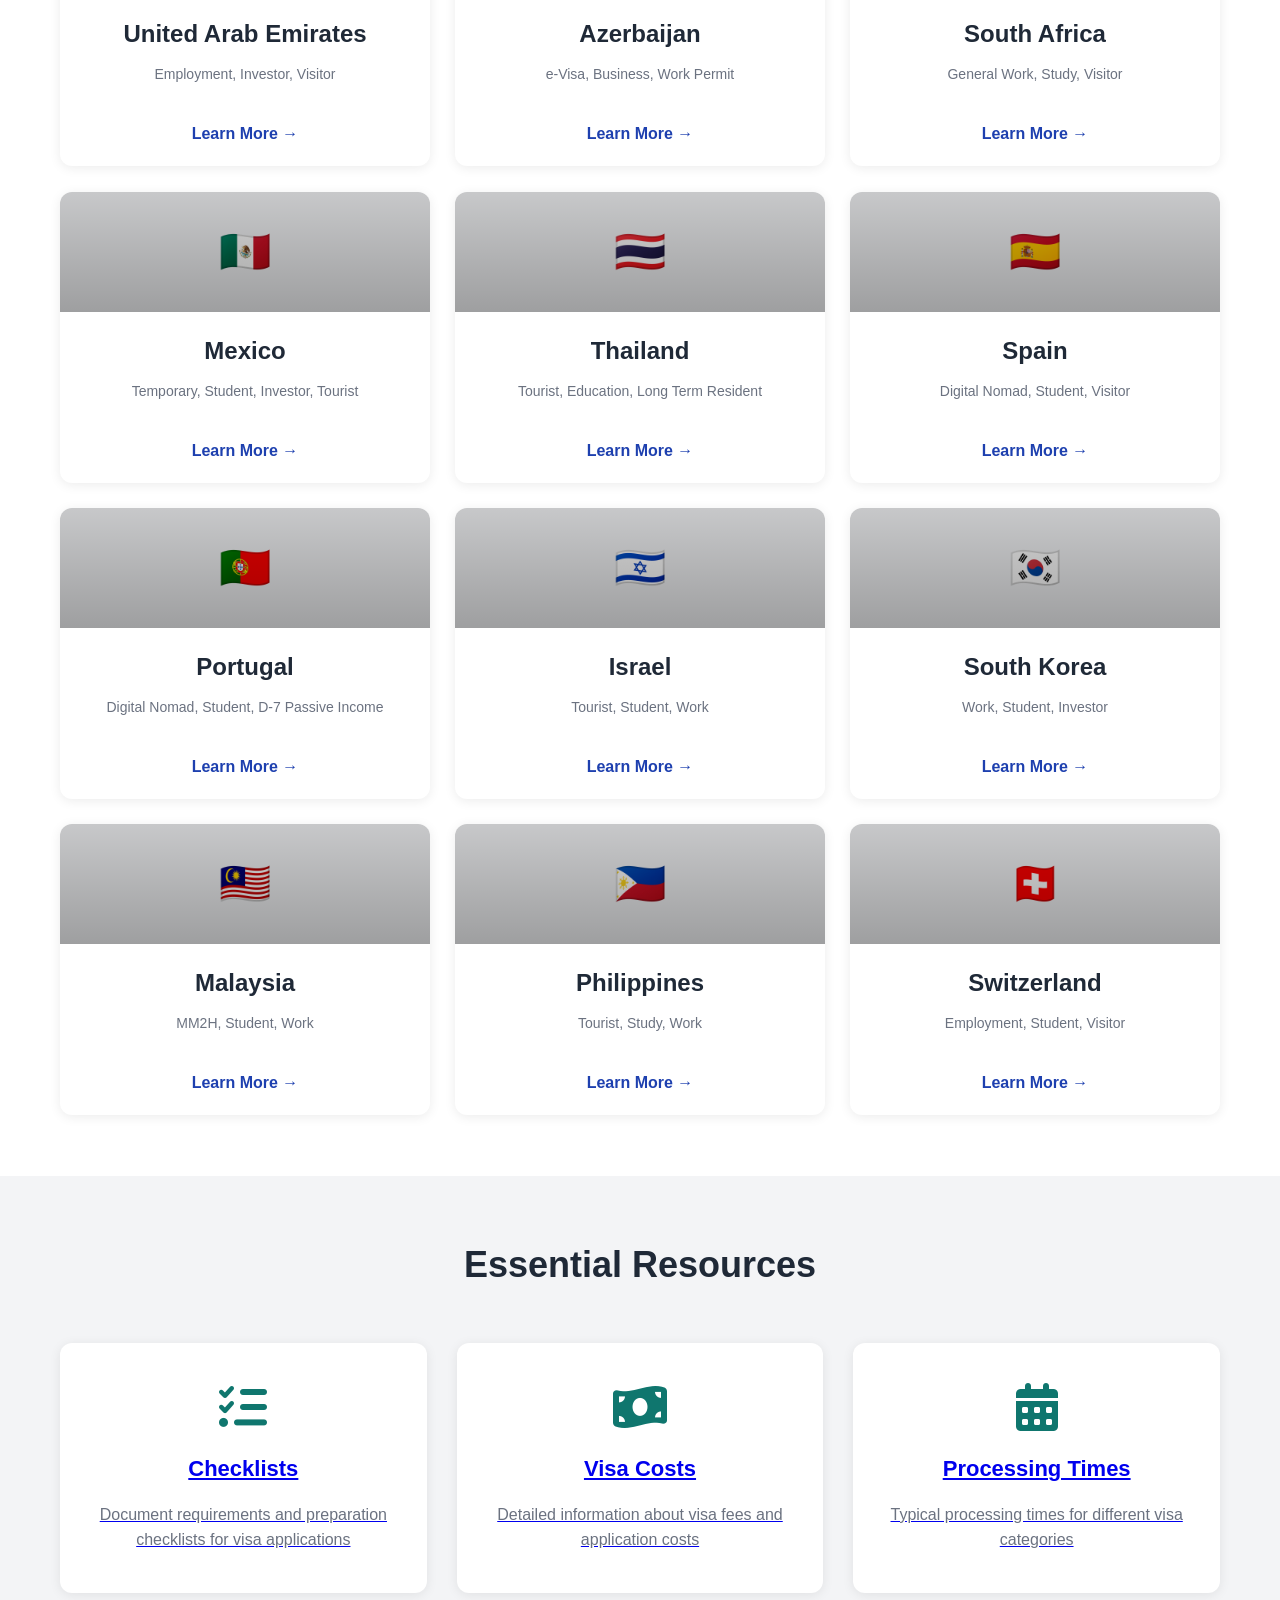
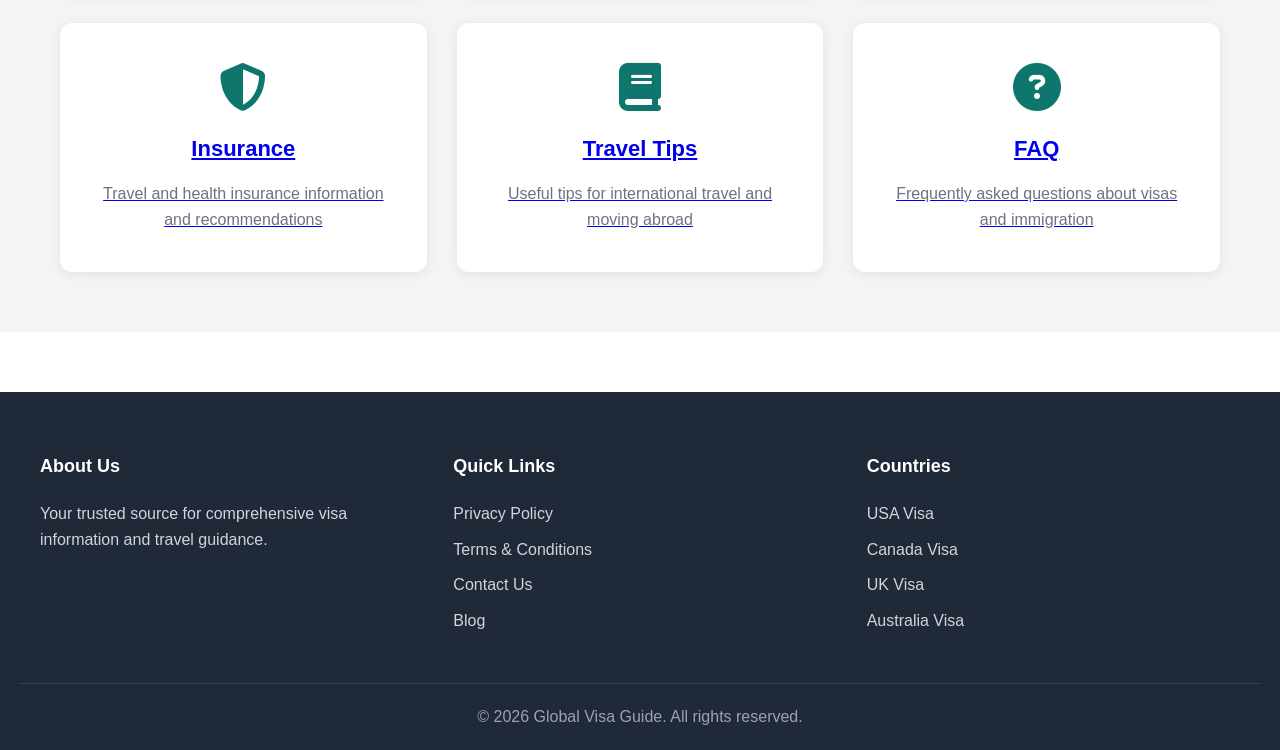
==== commit d8b0b365: "Replace SVG world map with image-based map for better visualization" ====
--- a/index.html
+++ b/index.html
@@ -122,26 +122,7 @@
 
                 <div class="visa-info-visual">
                     <div class="world-map-container">
-                        <svg class="world-map" viewBox="0 0 960 600" xmlns="http://www.w3.org/2000/svg">
-                            <!-- Simplified world map representation -->
-                            <rect width="960" height="600" fill="#e0f2fe"/>
-                            <g fill="#5DB3FF" opacity="0.7">
-                                <!-- North America -->
-                                <ellipse cx="200" cy="150" rx="80" ry="100"/>
-                                <!-- South America -->
-                                <ellipse cx="250" cy="350" rx="60" ry="120"/>
-                                <!-- Europe -->
-                                <ellipse cx="480" cy="120" rx="70" ry="90"/>
-                                <!-- Africa -->
-                                <ellipse cx="520" cy="300" rx="80" ry="120"/>
-                                <!-- Asia -->
-                                <ellipse cx="680" cy="200" rx="140" ry="130"/>
-                                <!-- Australia -->
-                                <ellipse cx="780" cy="420" rx="50" ry="60"/>
-                            </g>
-                            <text x="480" y="300" text-anchor="middle" font-size="24" fill="#0066cc" font-weight="bold">Global Visa Guide</text>
-                            <text x="480" y="330" text-anchor="middle" font-size="14" fill="#0066cc">Covering 195+ Countries Worldwide</text>
-                        </svg>
+                        <img src="images/world-map.png" alt="Global Visa Guide - World Map Coverage for 195+ Countries" class="world-map-image" loading="lazy">
                     </div>
 
                     <div class="visa-quick-info">
--- a/css/style.css
+++ b/css/style.css
@@ -593,6 +593,13 @@
     border-radius: 12px;
     padding: 20px;
     box-shadow: 0 4px 15px rgba(0, 0, 0, 0.1);
+}
+
+.world-map-image {
+    width: 100%;
+    height: auto;
+    display: block;
+    border-radius: 8px;
 }
 
 .world-map {
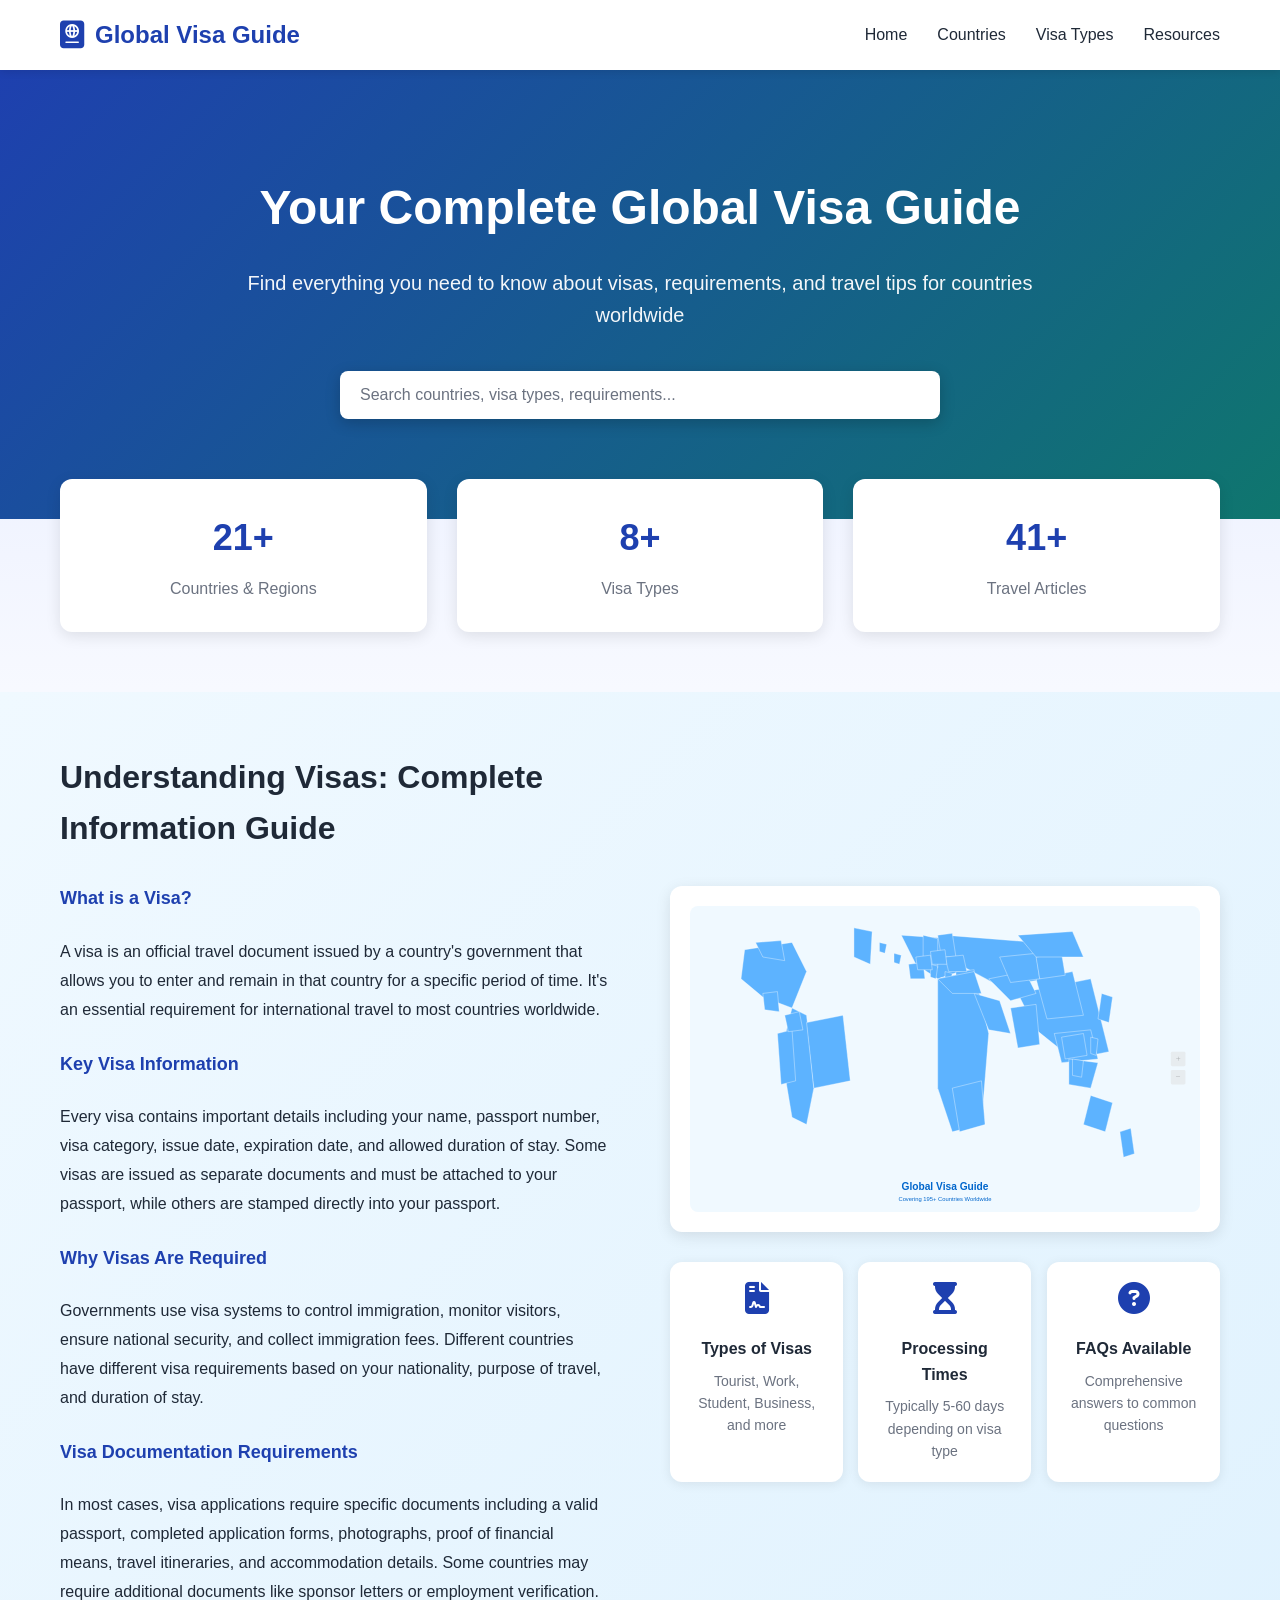
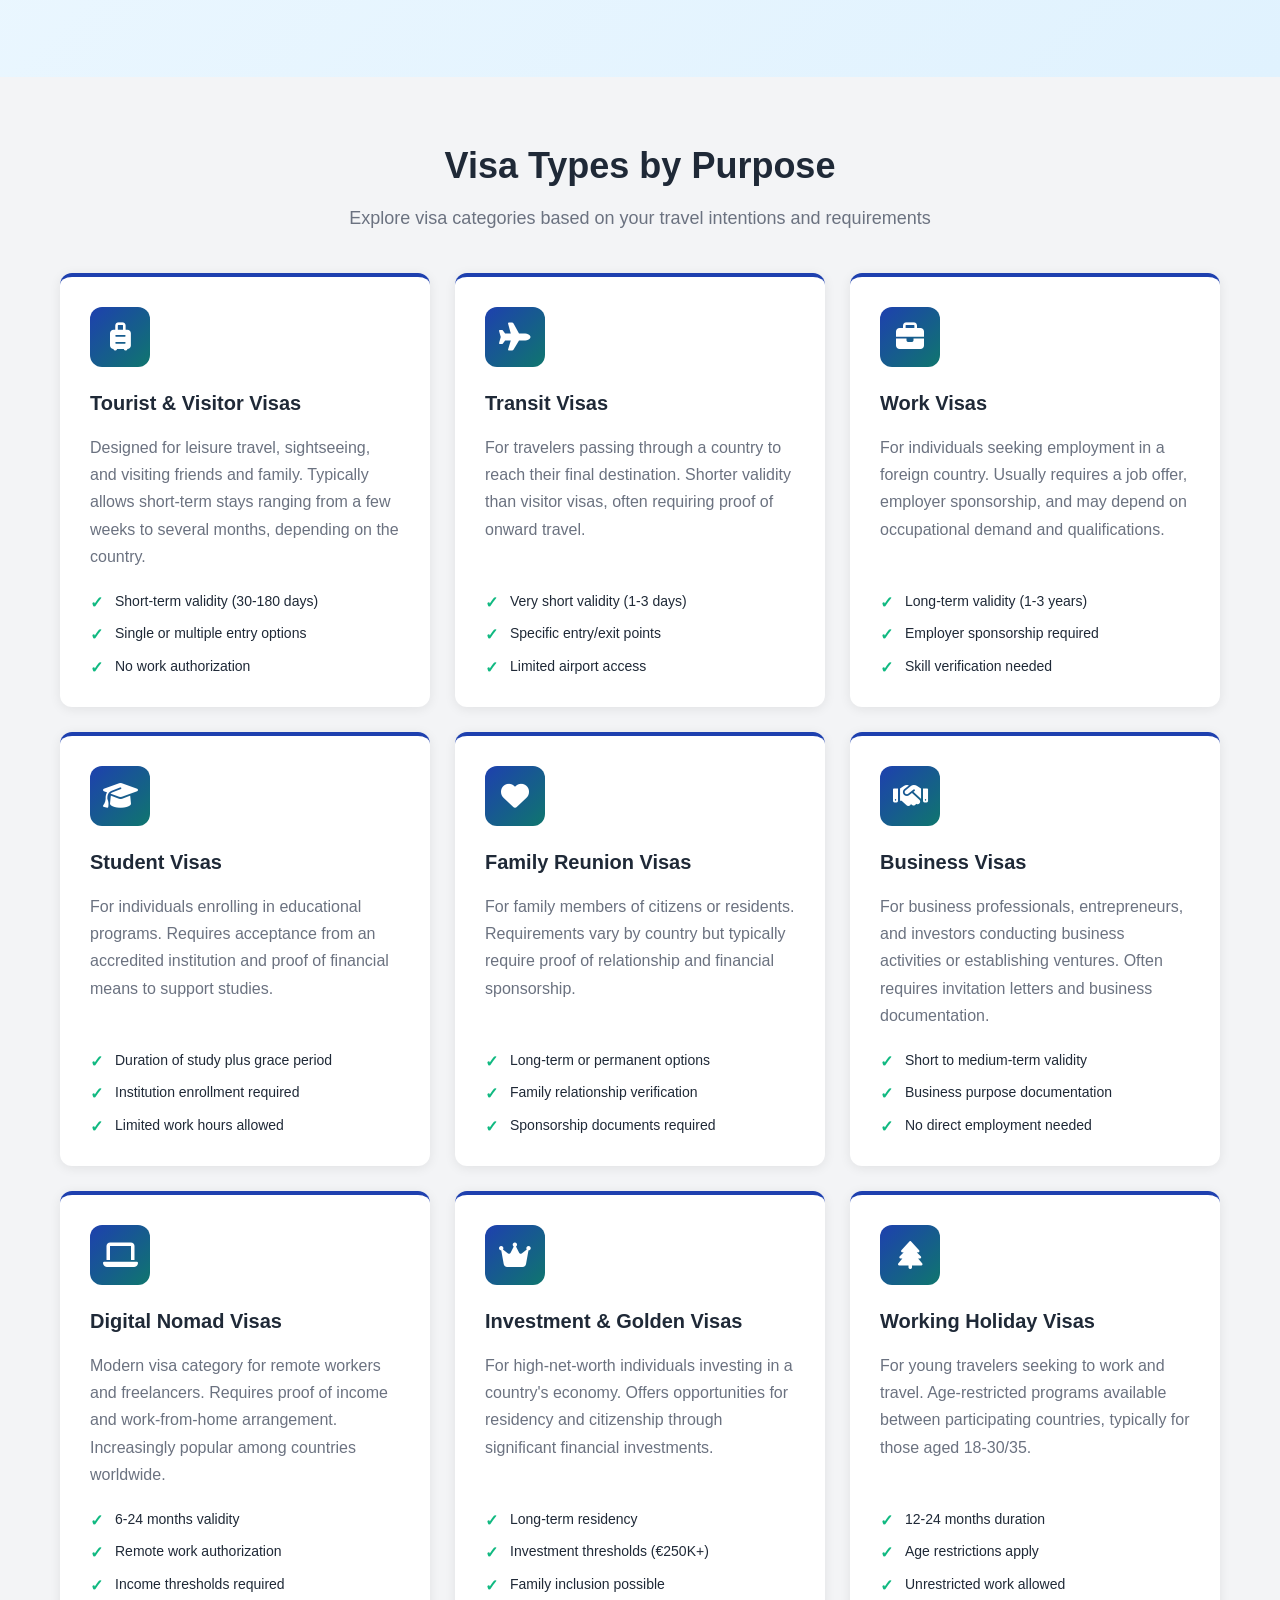
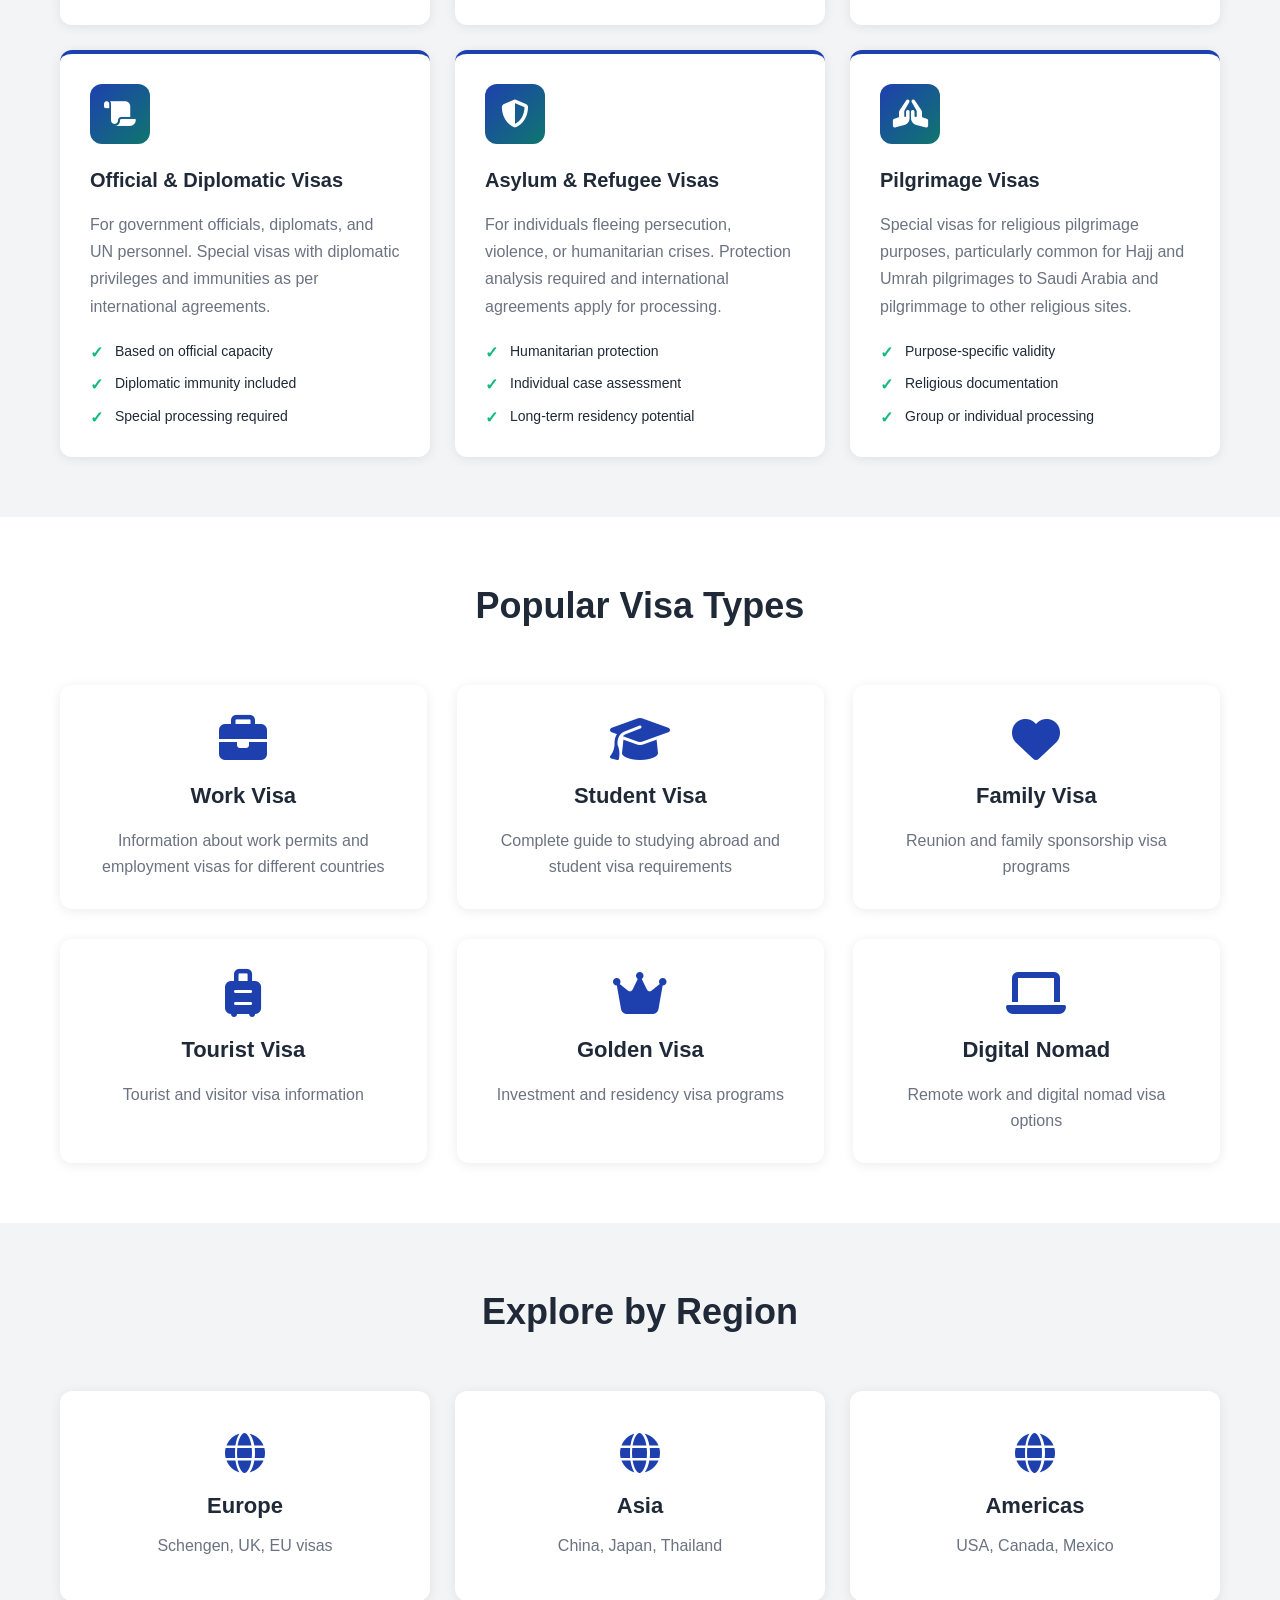
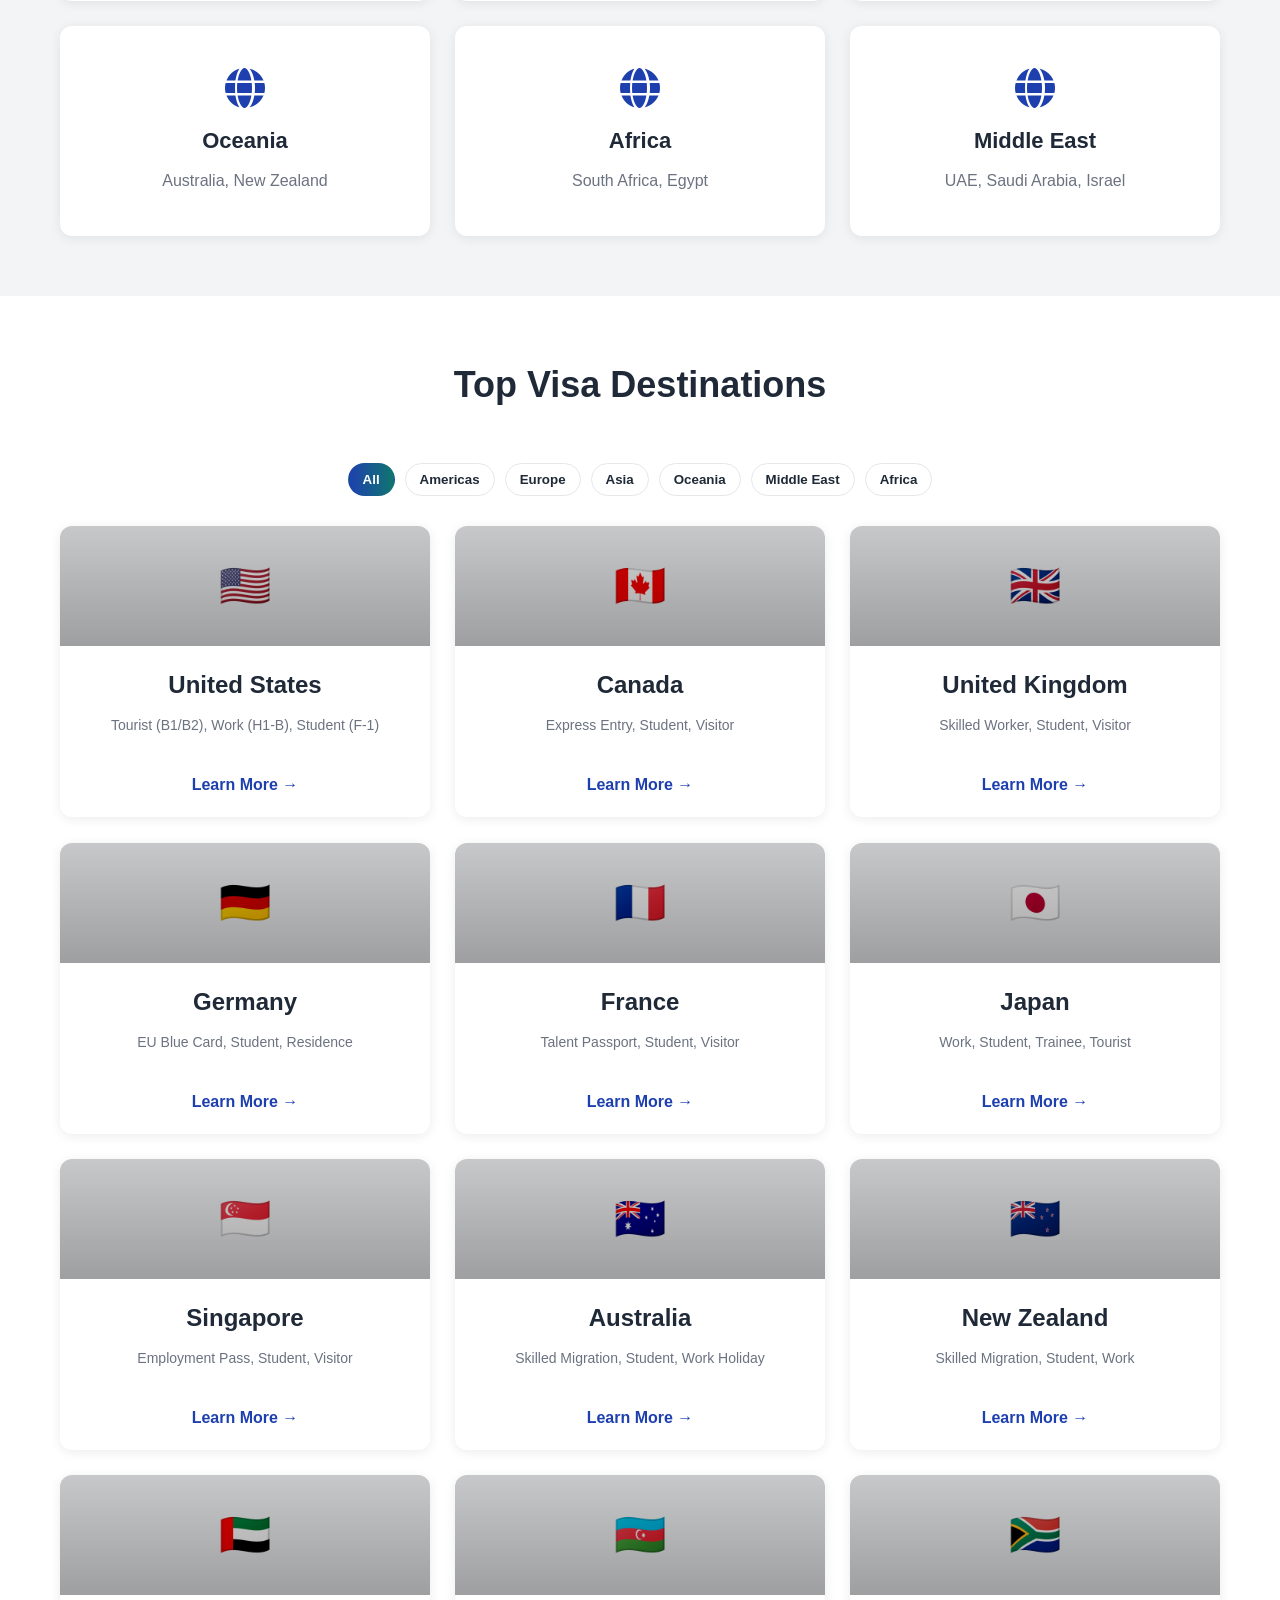
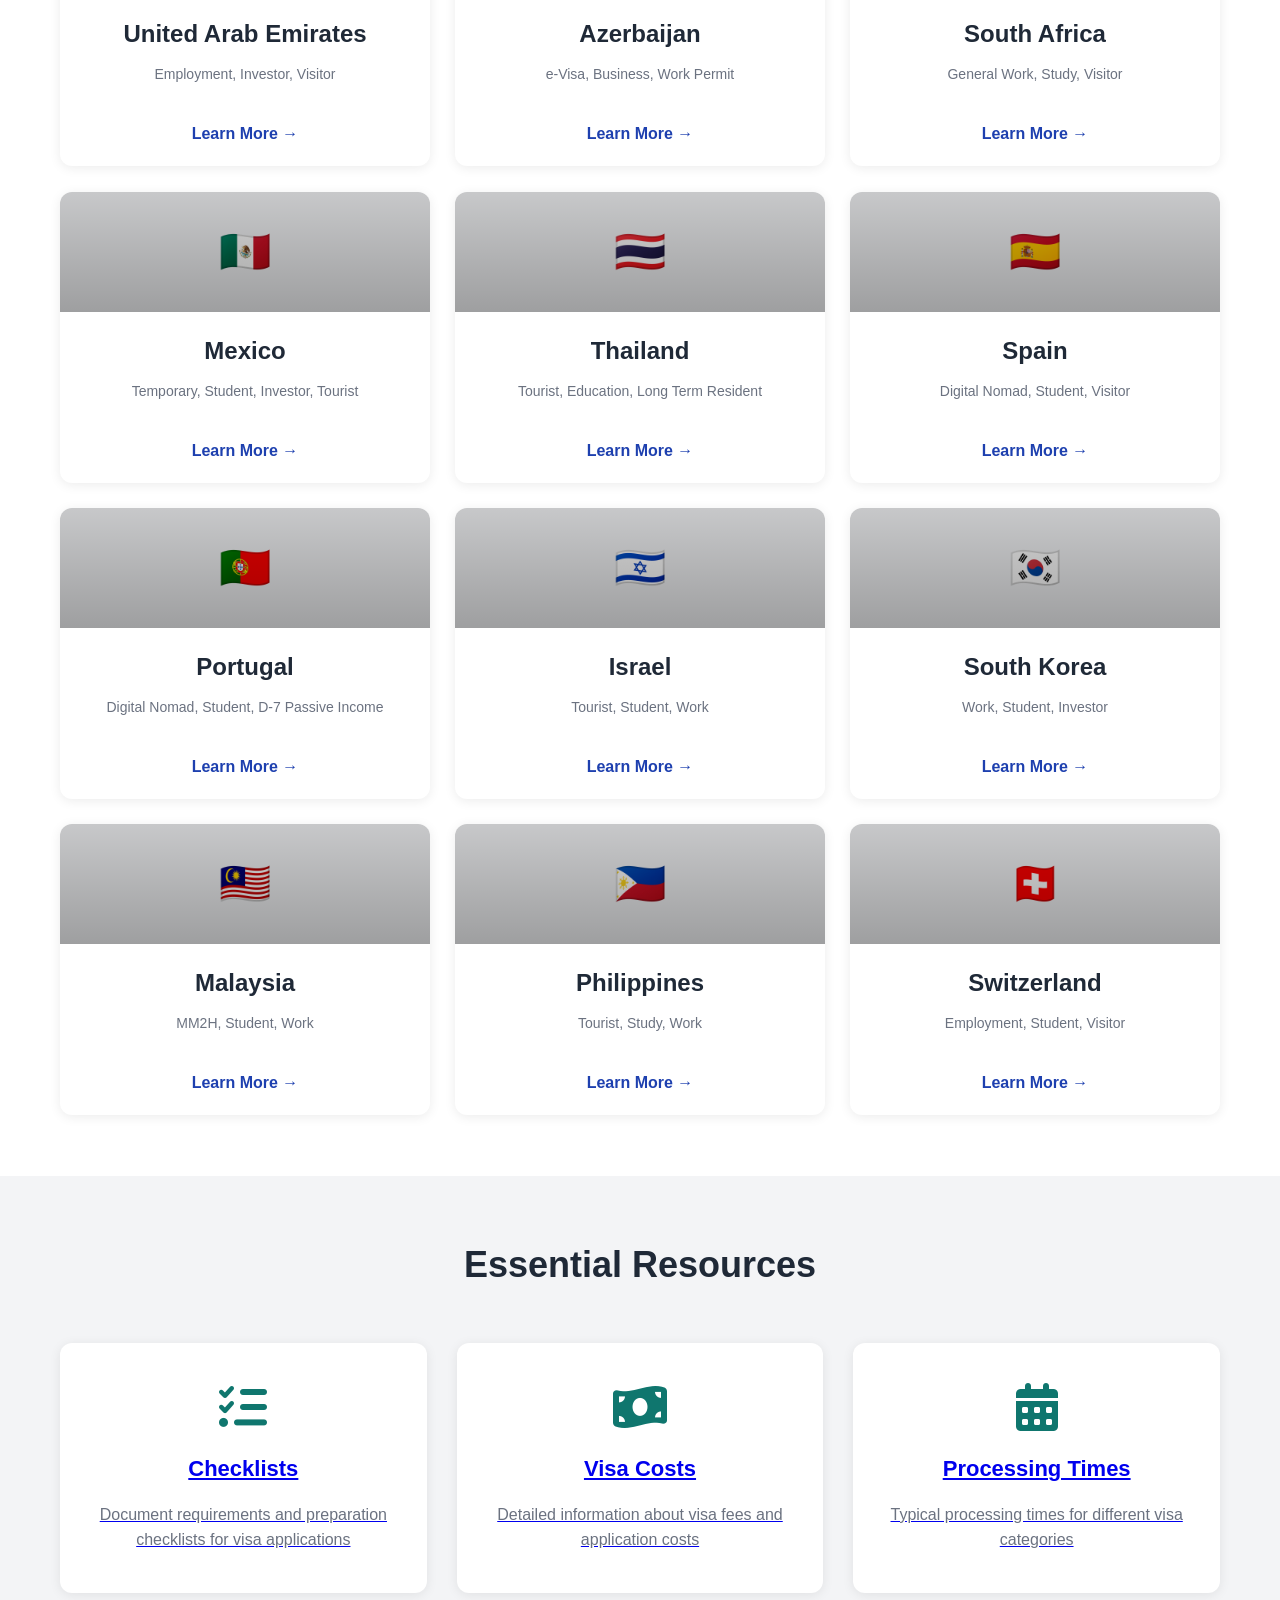
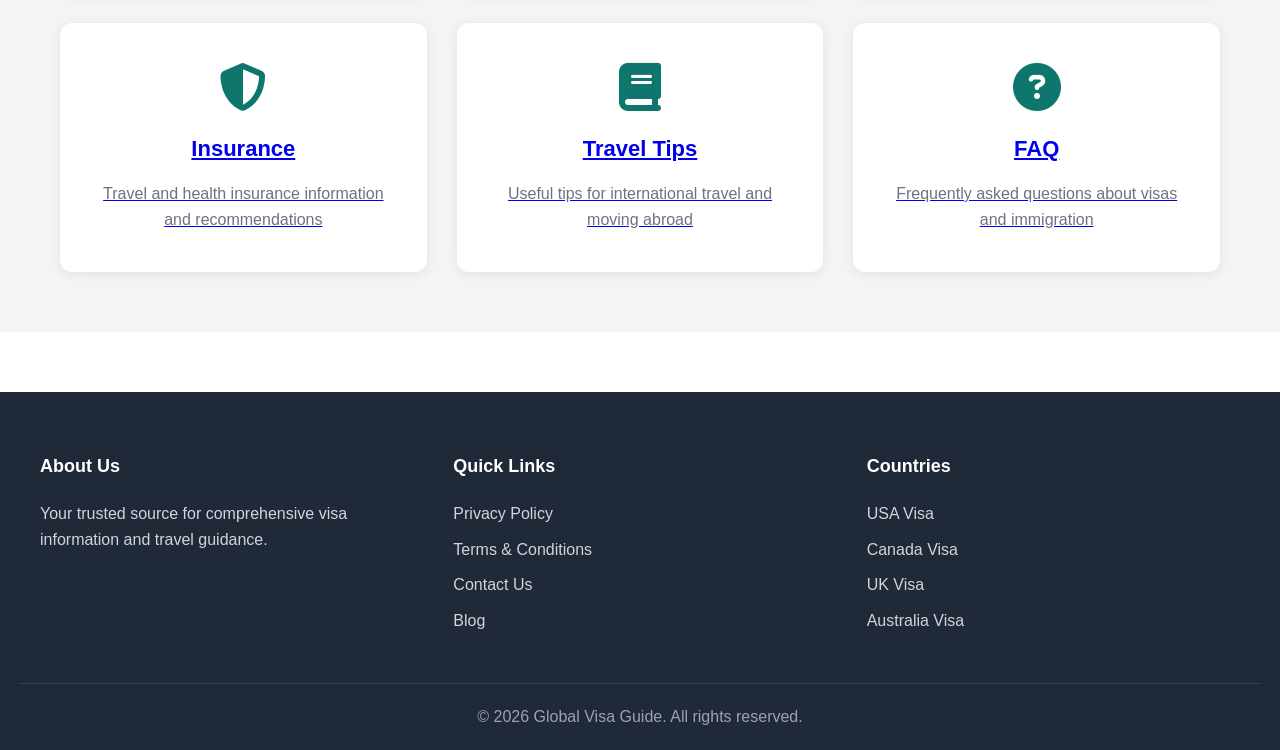
==== commit 987d767a: "Add world map image - Create high-quality SVG map showing global coverage" ====
--- a/index.html
+++ b/index.html
@@ -122,7 +122,7 @@
 
                 <div class="visa-info-visual">
                     <div class="world-map-container">
-                        <img src="images/world-map.png" alt="Global Visa Guide - World Map Coverage for 195+ Countries" class="world-map-image" loading="lazy">
+                        <img src="images/world-map.svg" alt="Global Visa Guide - World Map Coverage for 195+ Countries" class="world-map-image" loading="lazy">
                     </div>
 
                     <div class="visa-quick-info">
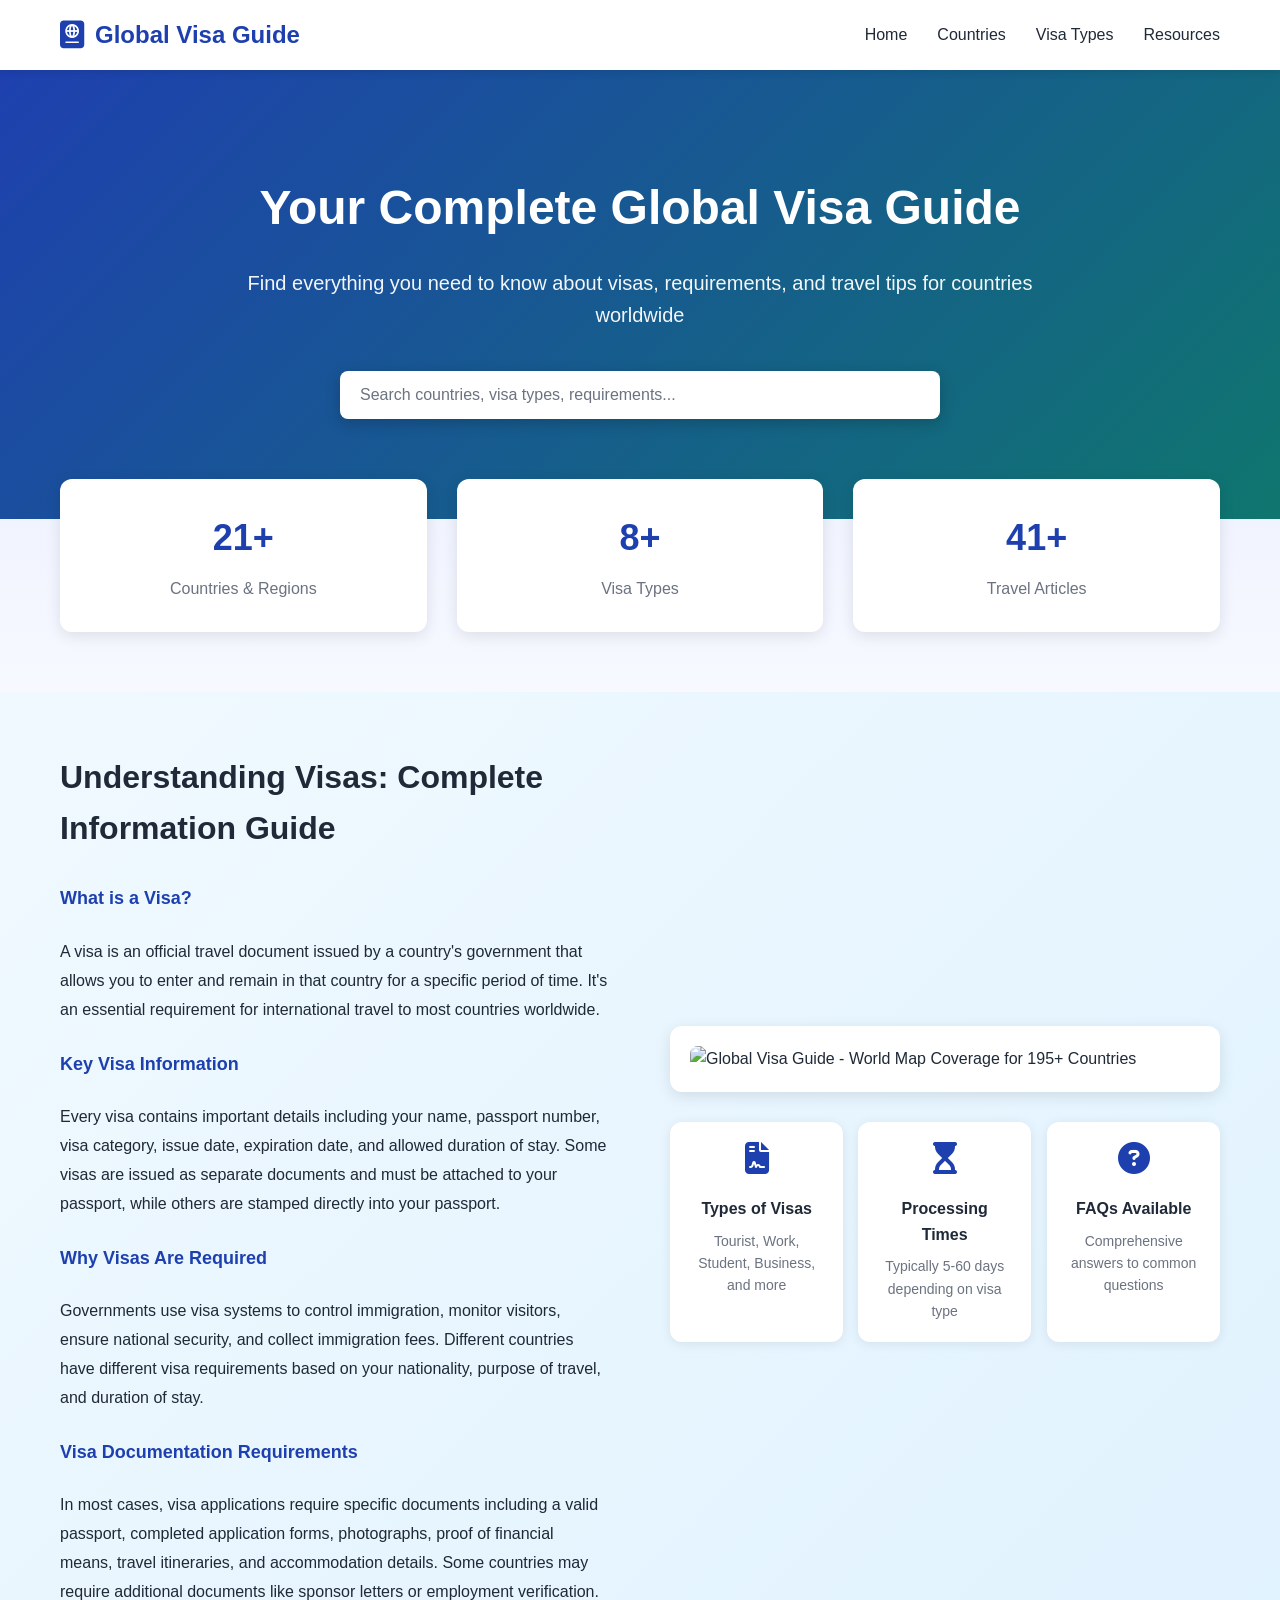
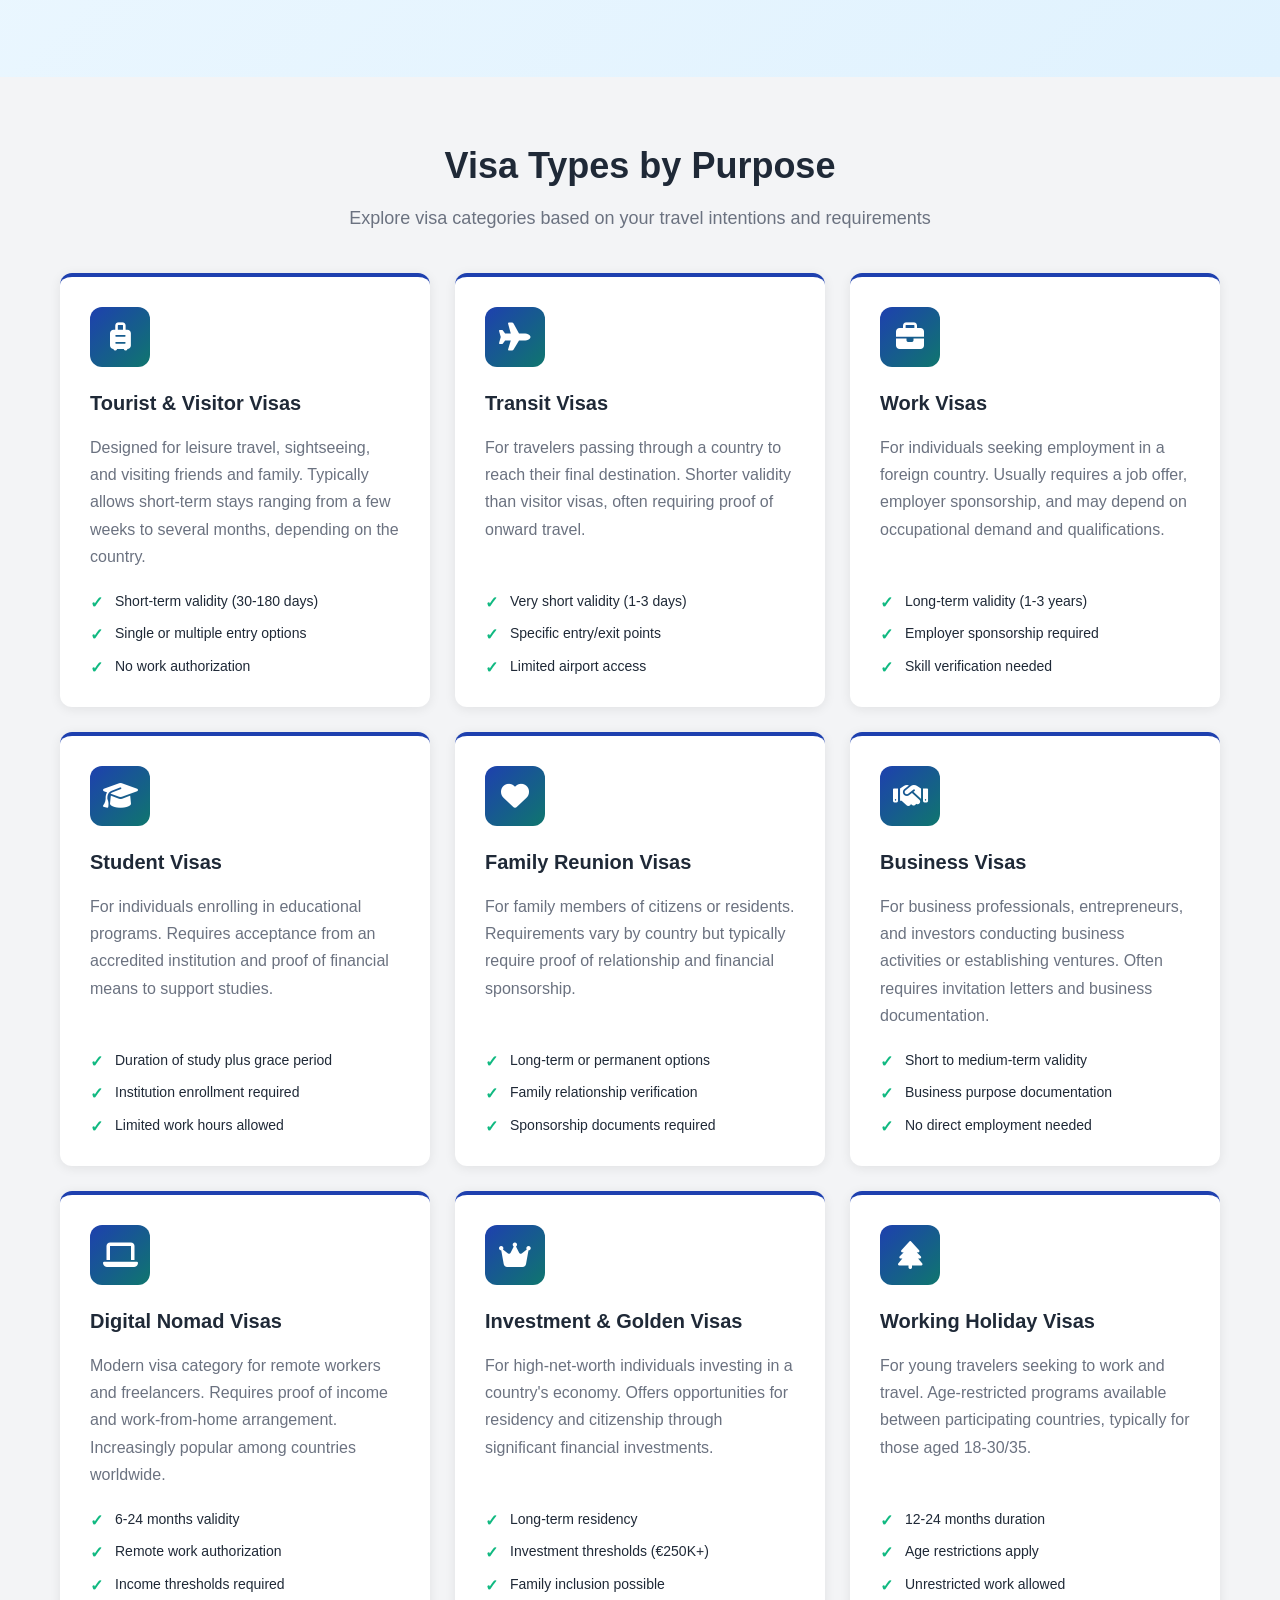
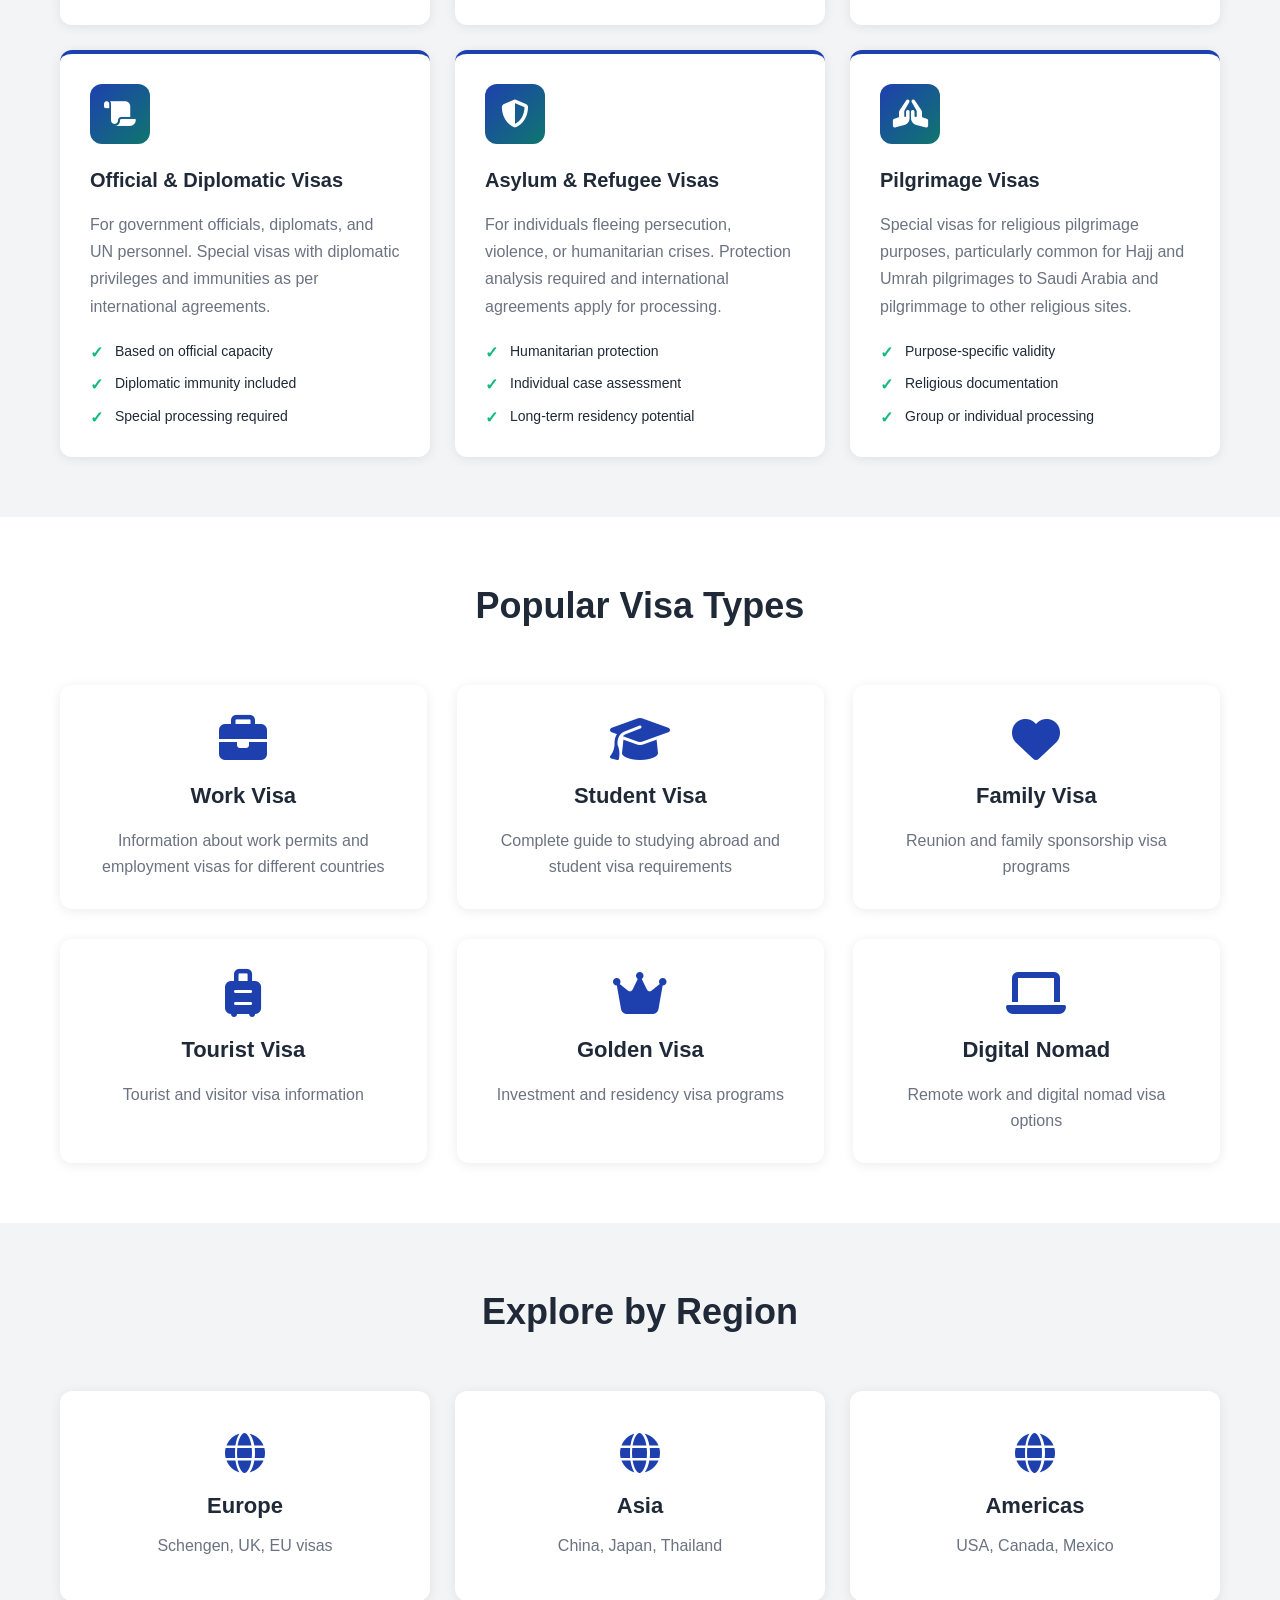
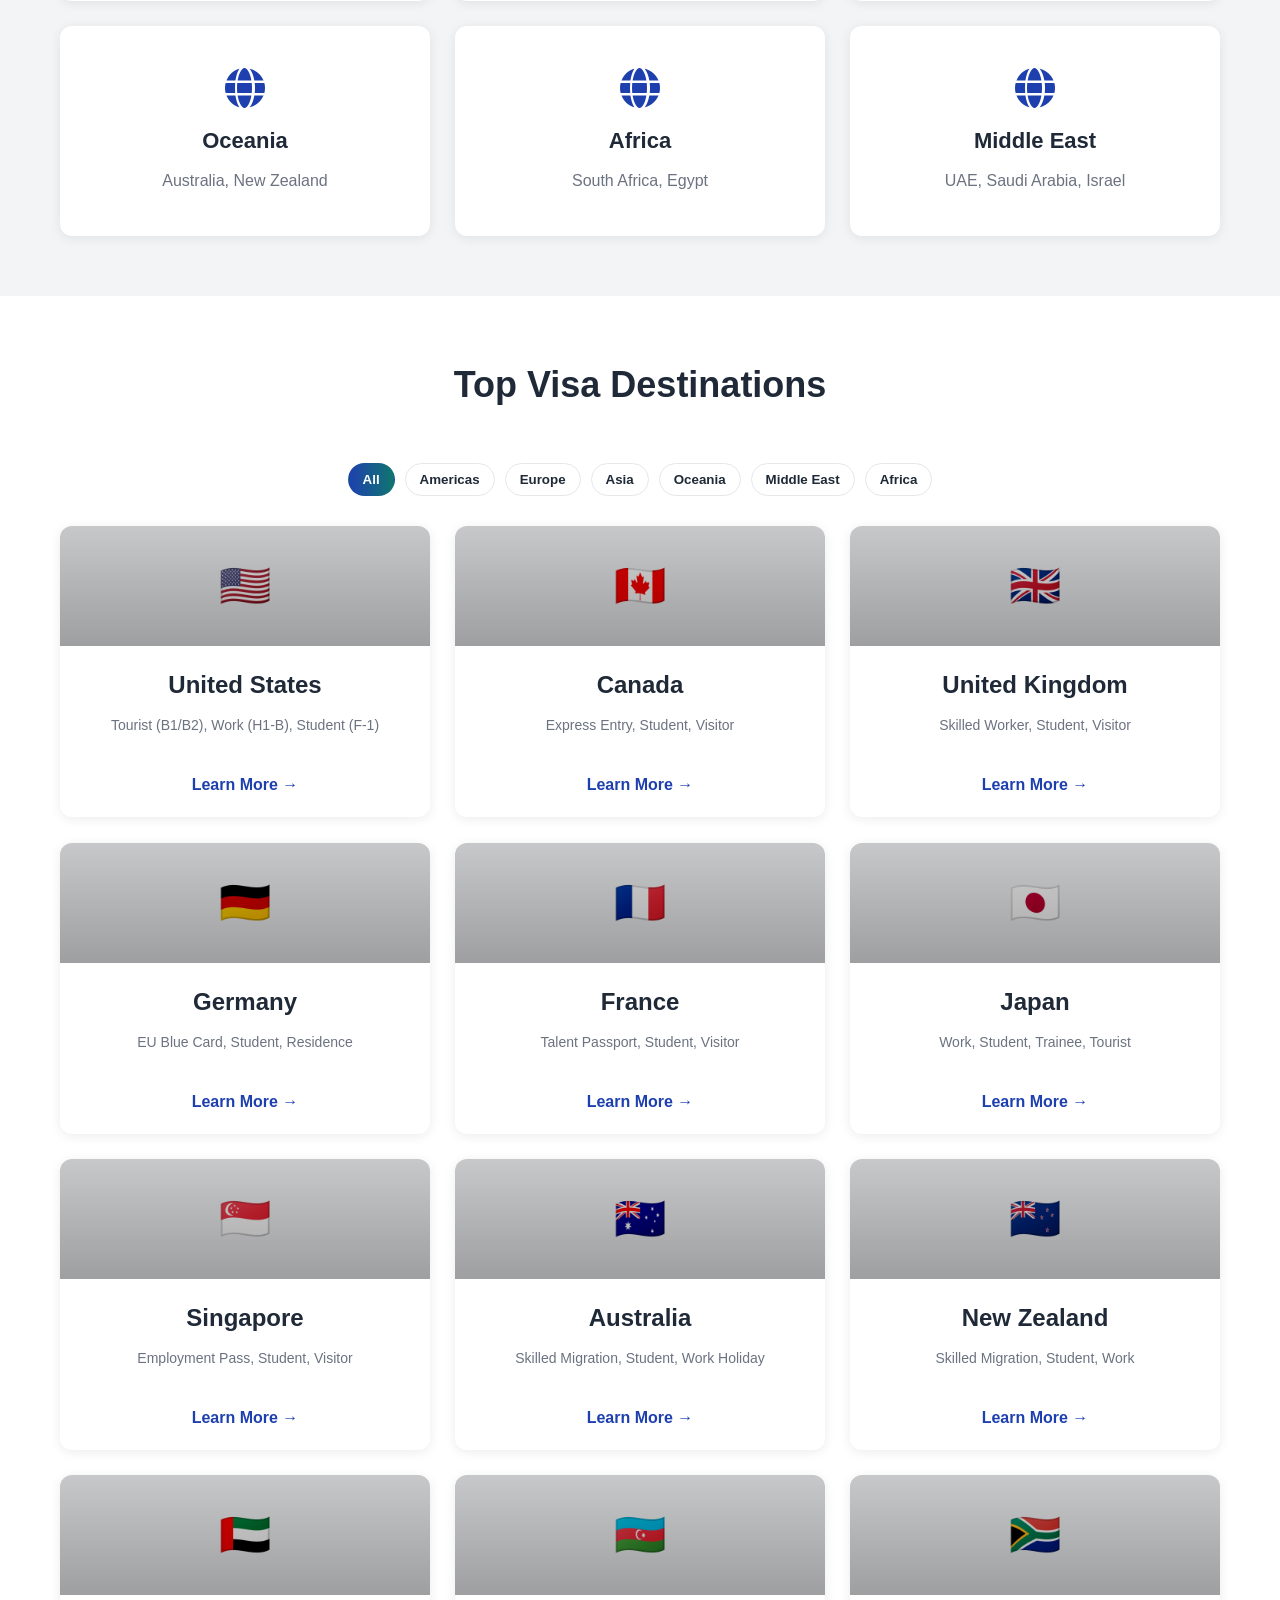
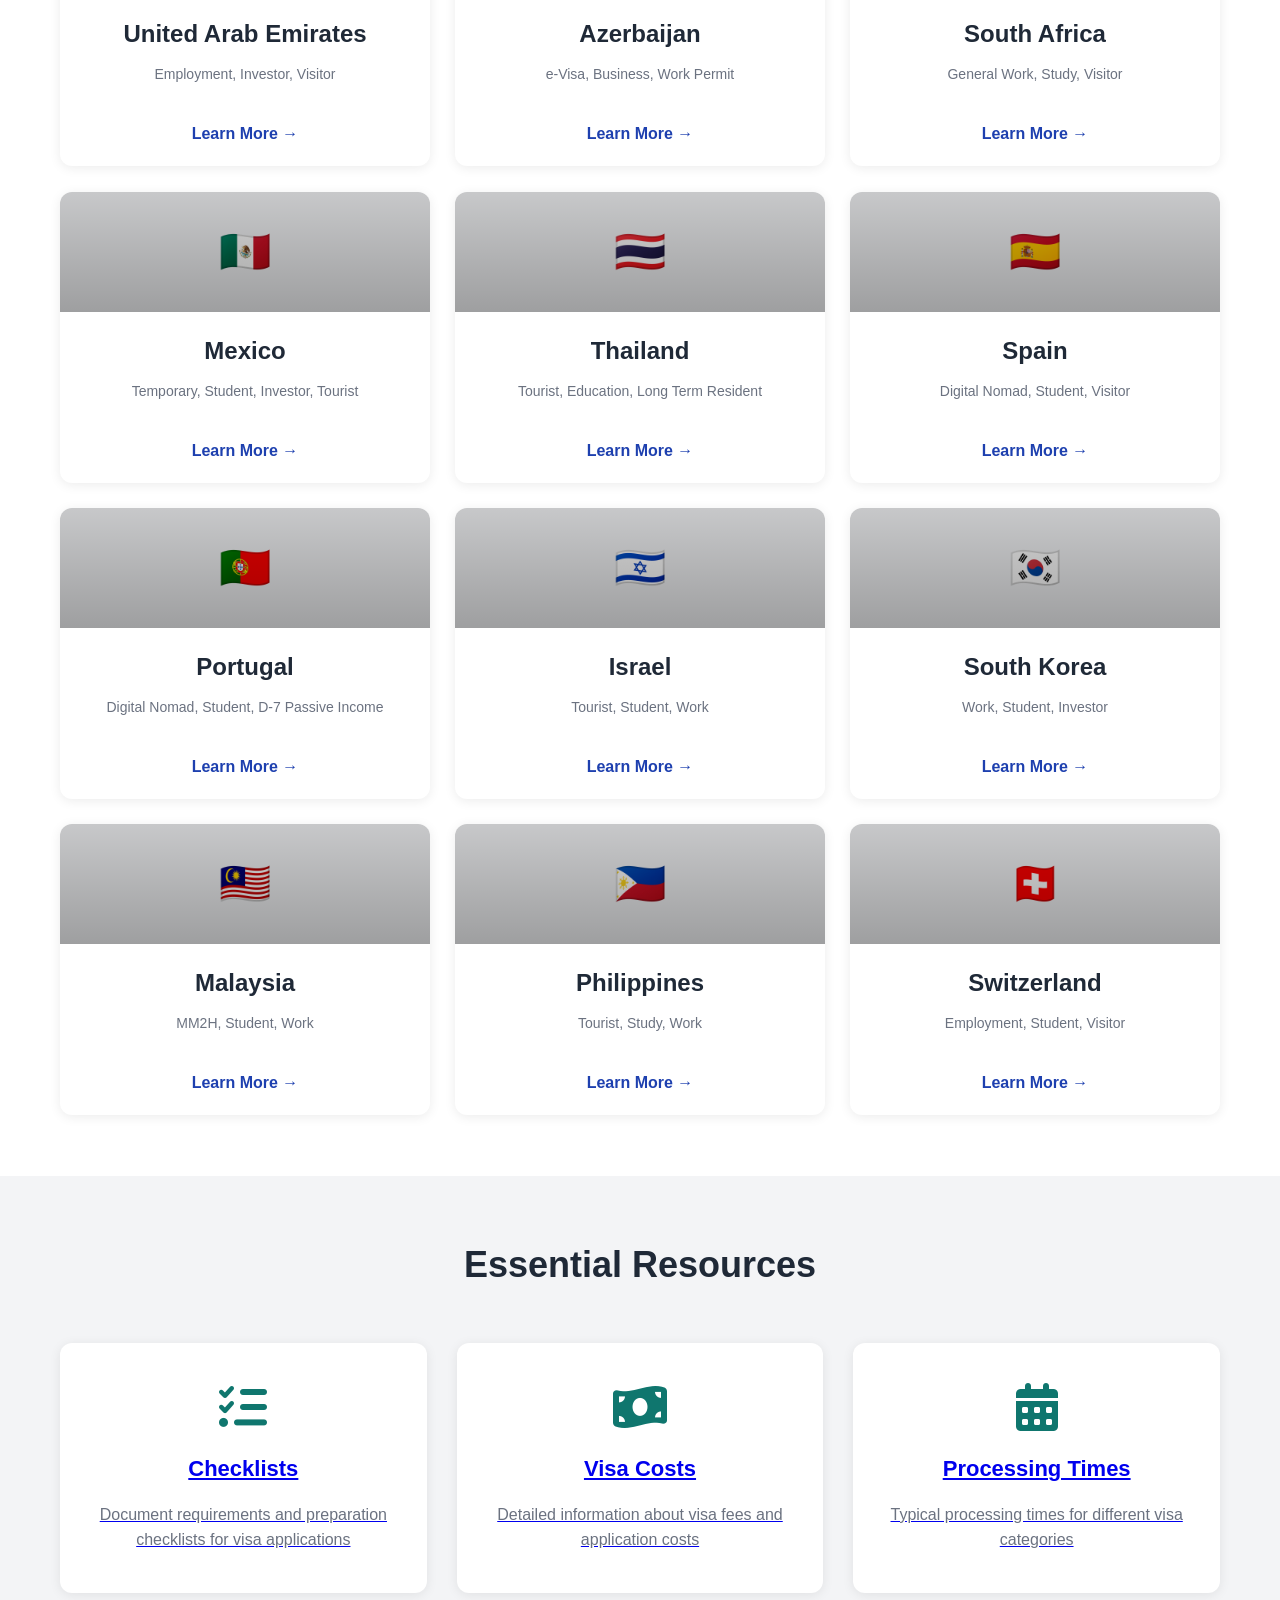
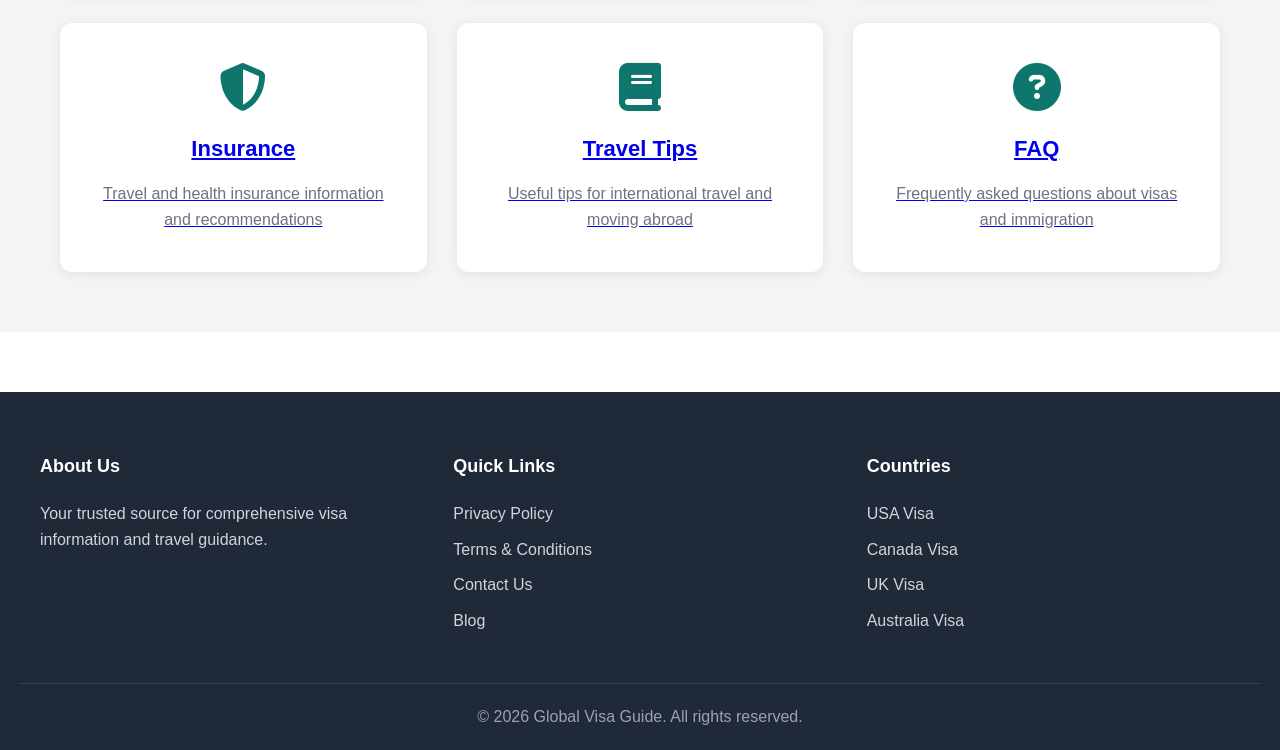
==== commit 39c8e68d: "Switch world map from SVG to PNG screenshot-style map URL on homepage" ====
--- a/index.html
+++ b/index.html
@@ -122,7 +122,7 @@
 
                 <div class="visa-info-visual">
                     <div class="world-map-container">
-                        <img src="images/world-map.svg" alt="Global Visa Guide - World Map Coverage for 195+ Countries" class="world-map-image" loading="lazy">
+                        <img src="https://upload.wikimedia.org/wikipedia/commons/thumb/e/ec/World_map_-_low_resolution.svg/1600px-World_map_-_low_resolution.svg.png" alt="Global Visa Guide - World Map Coverage for 195+ Countries" class="world-map-image" loading="lazy">
                     </div>
 
                     <div class="visa-quick-info">
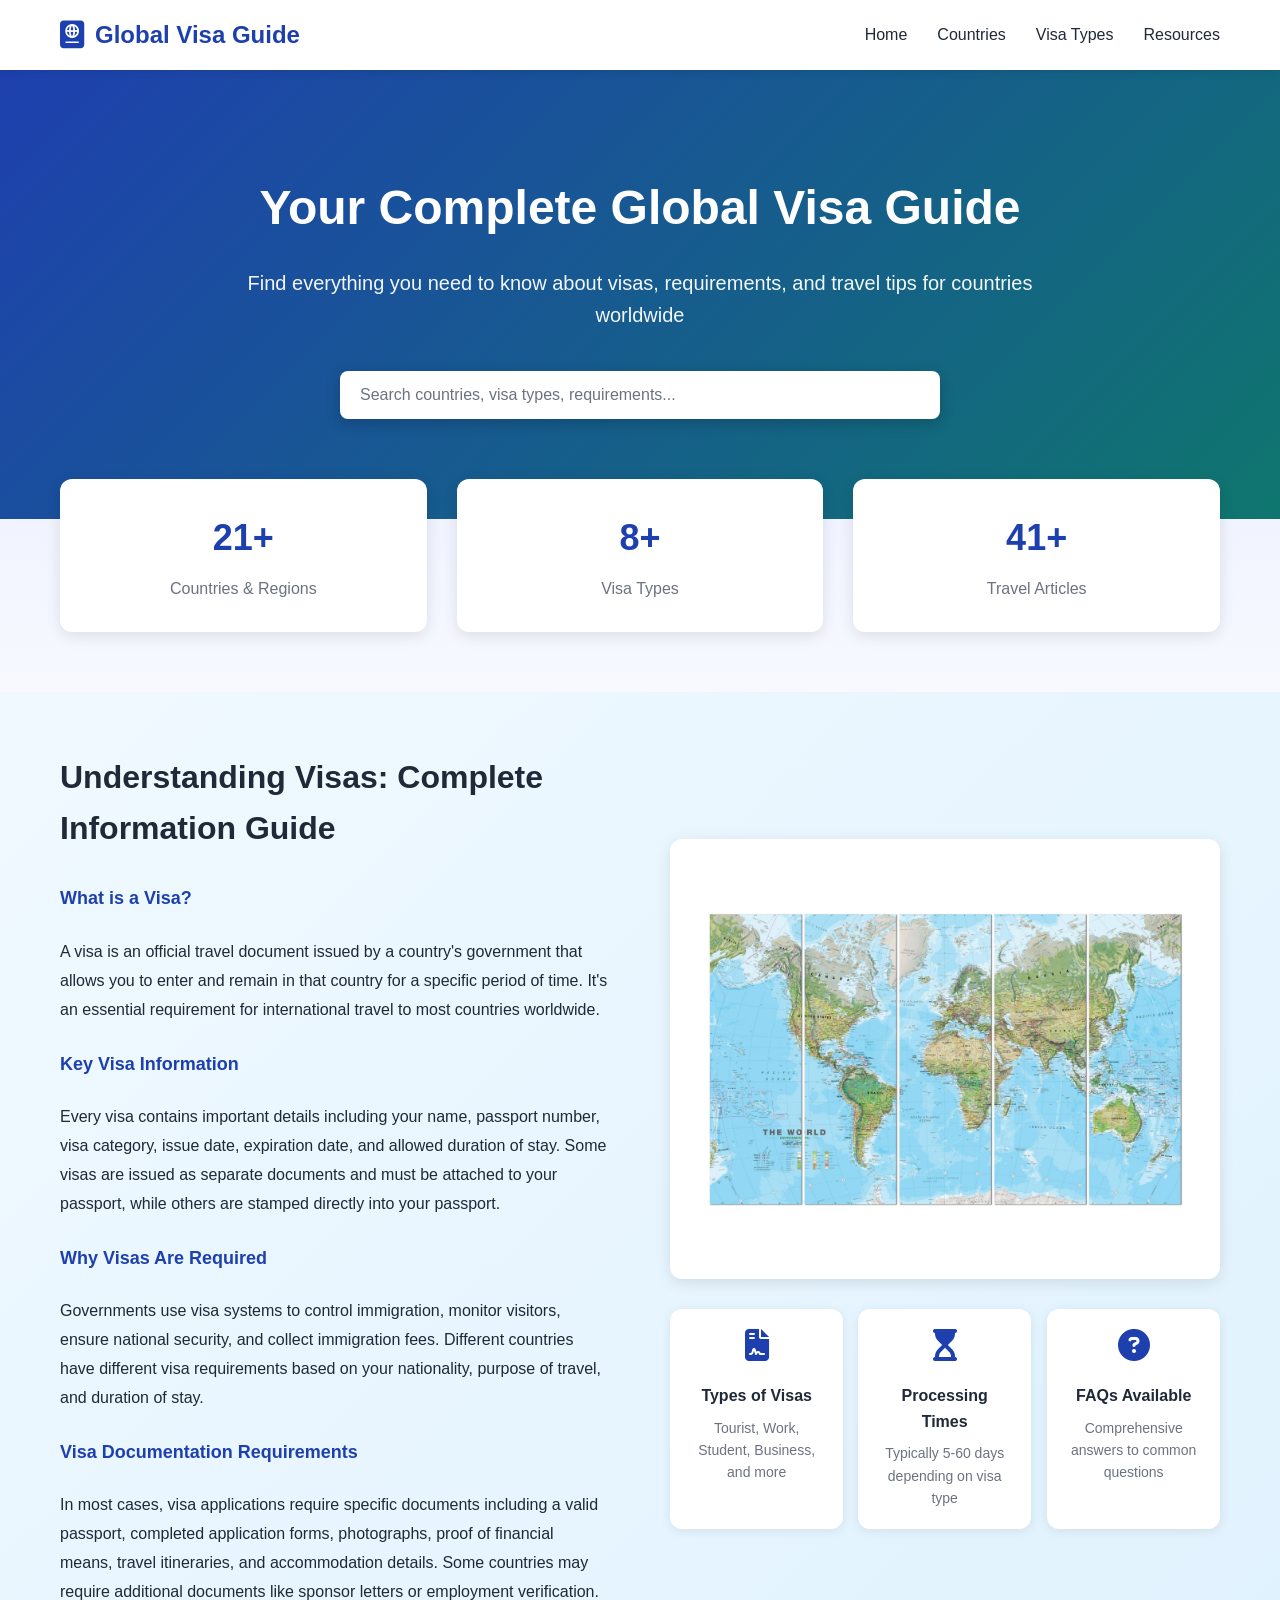
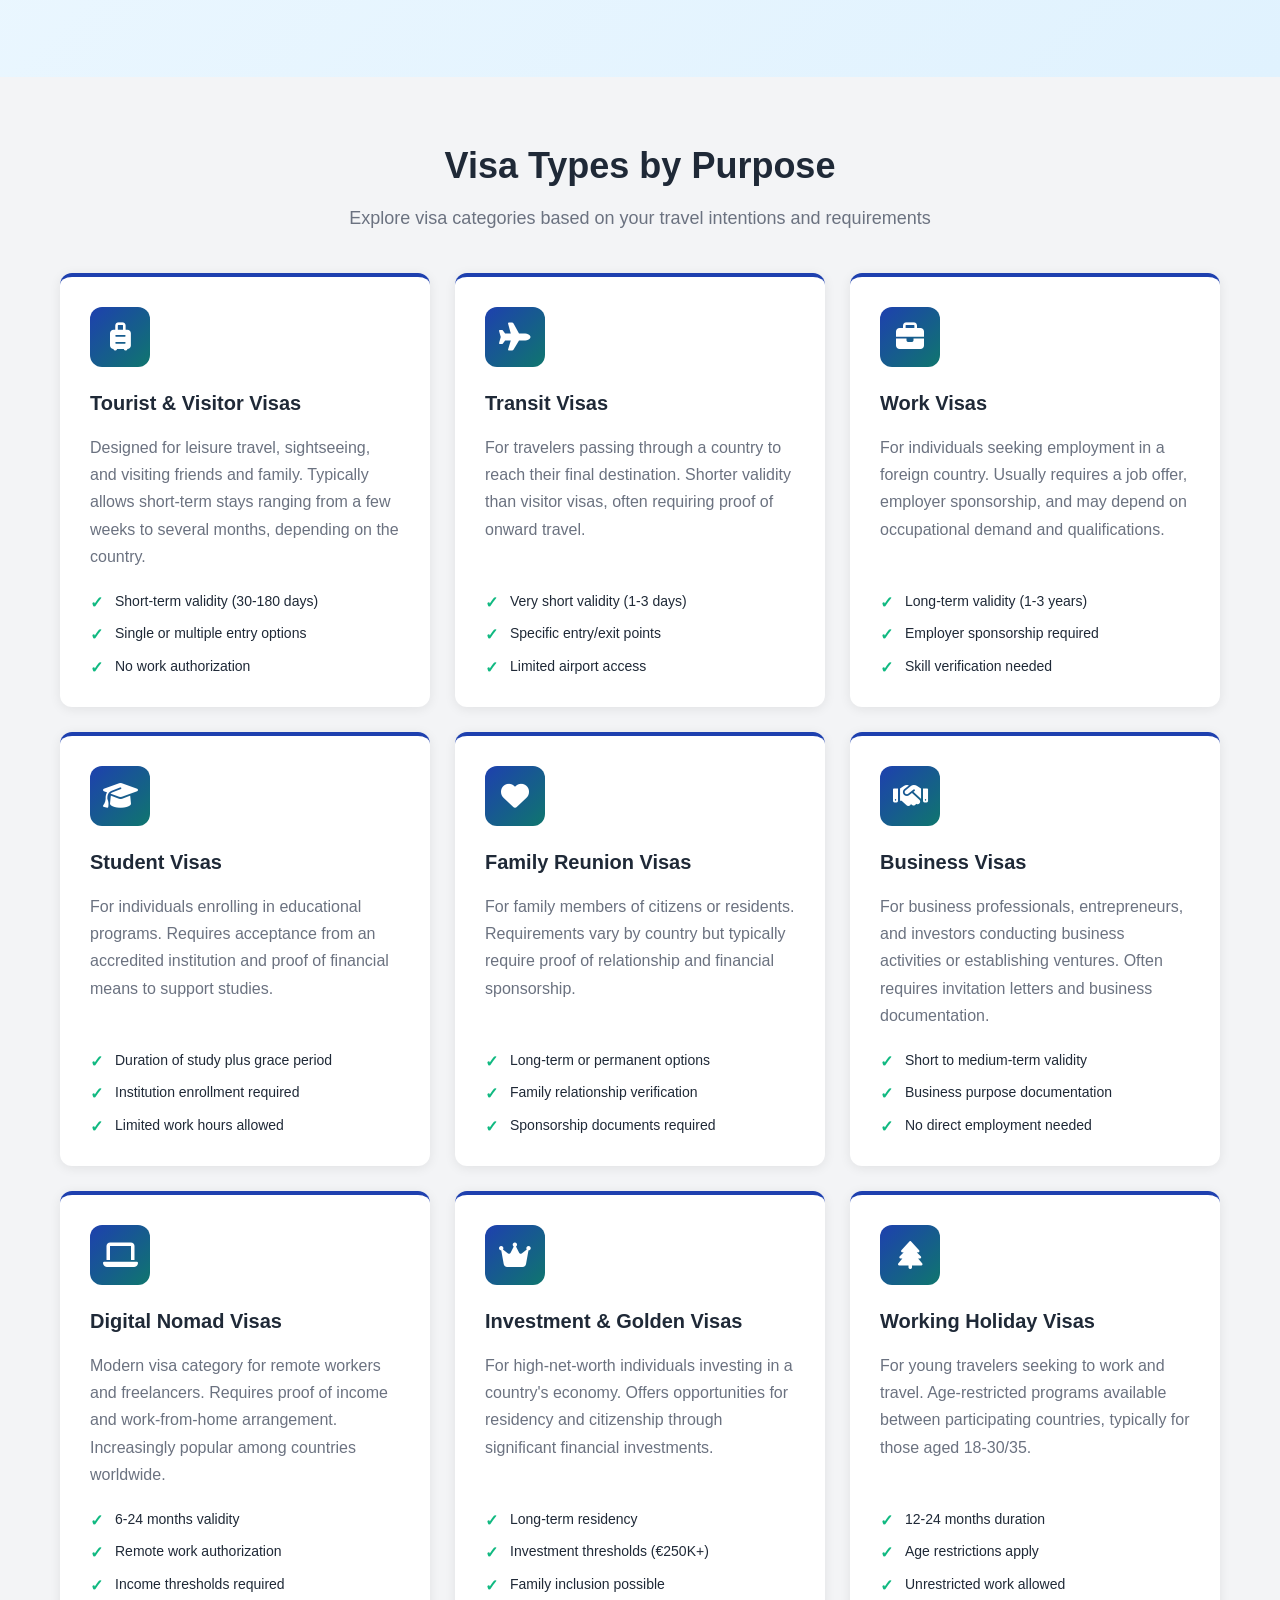
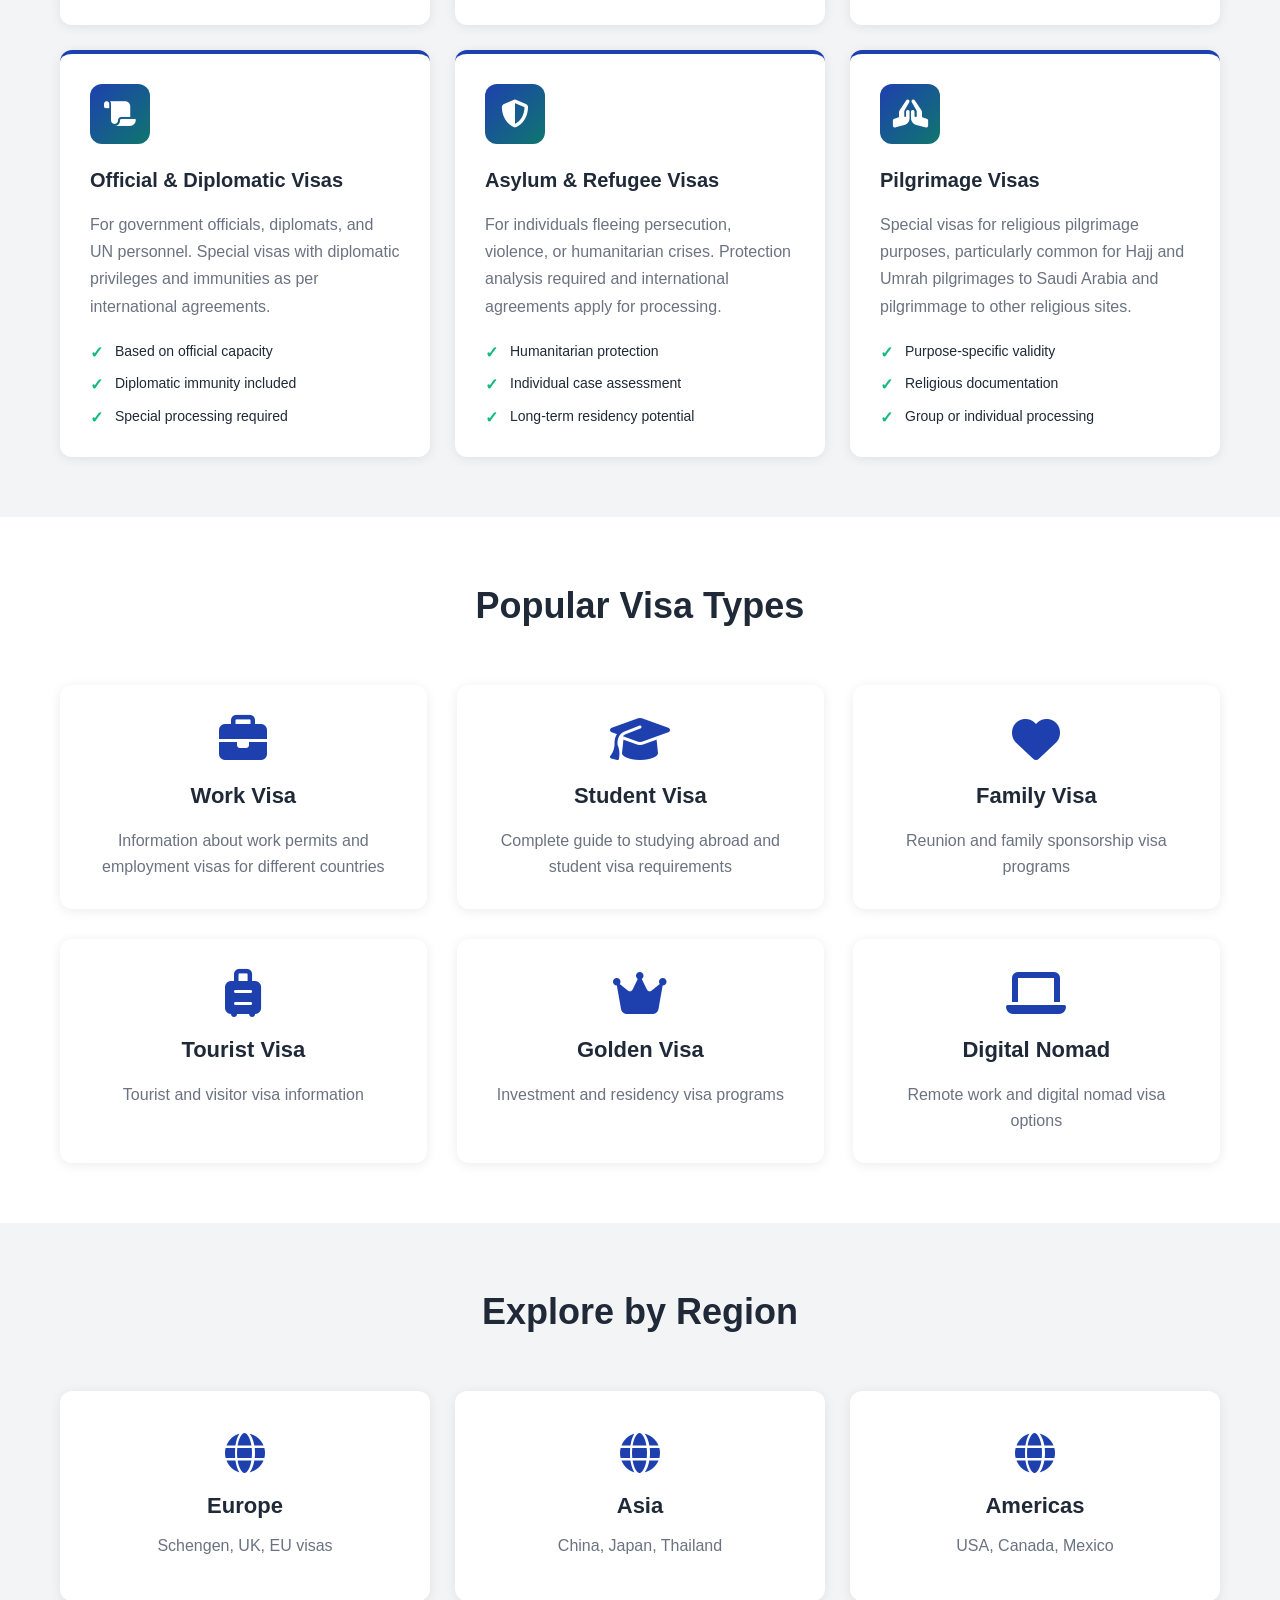
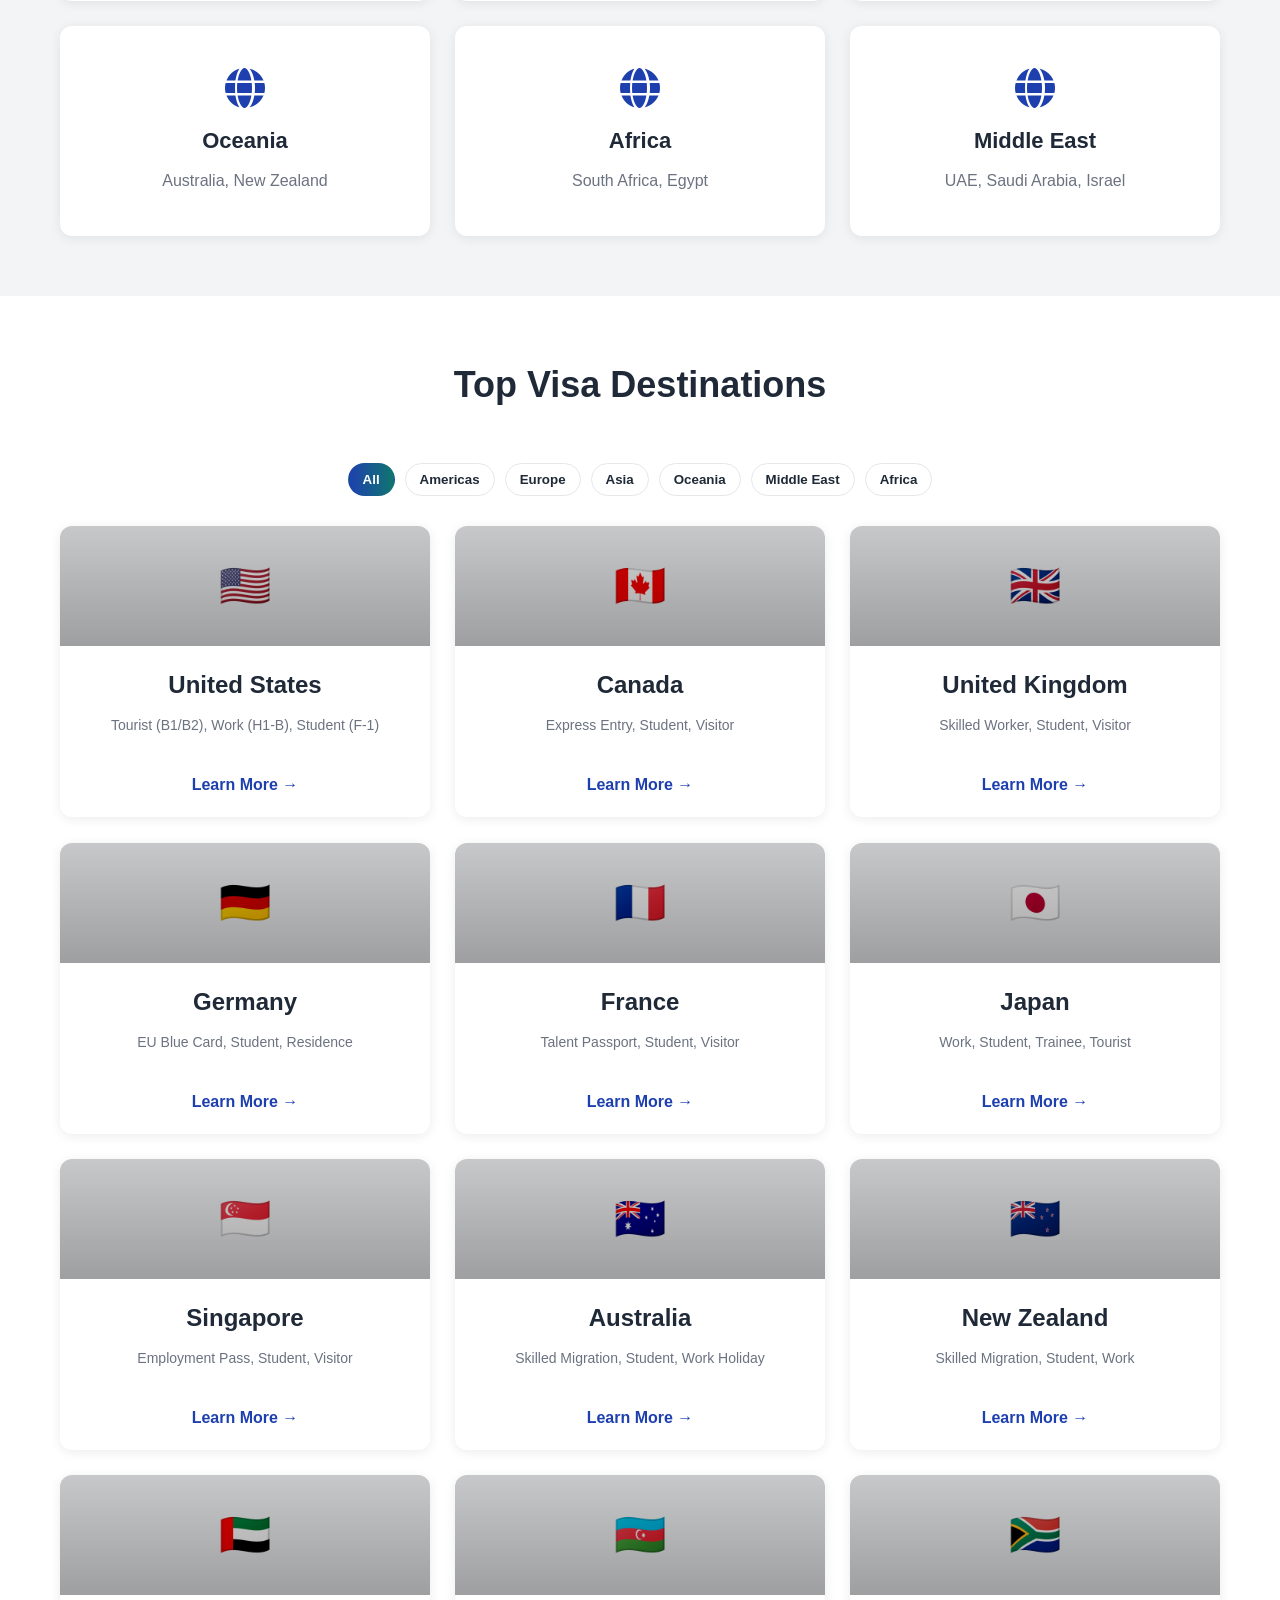
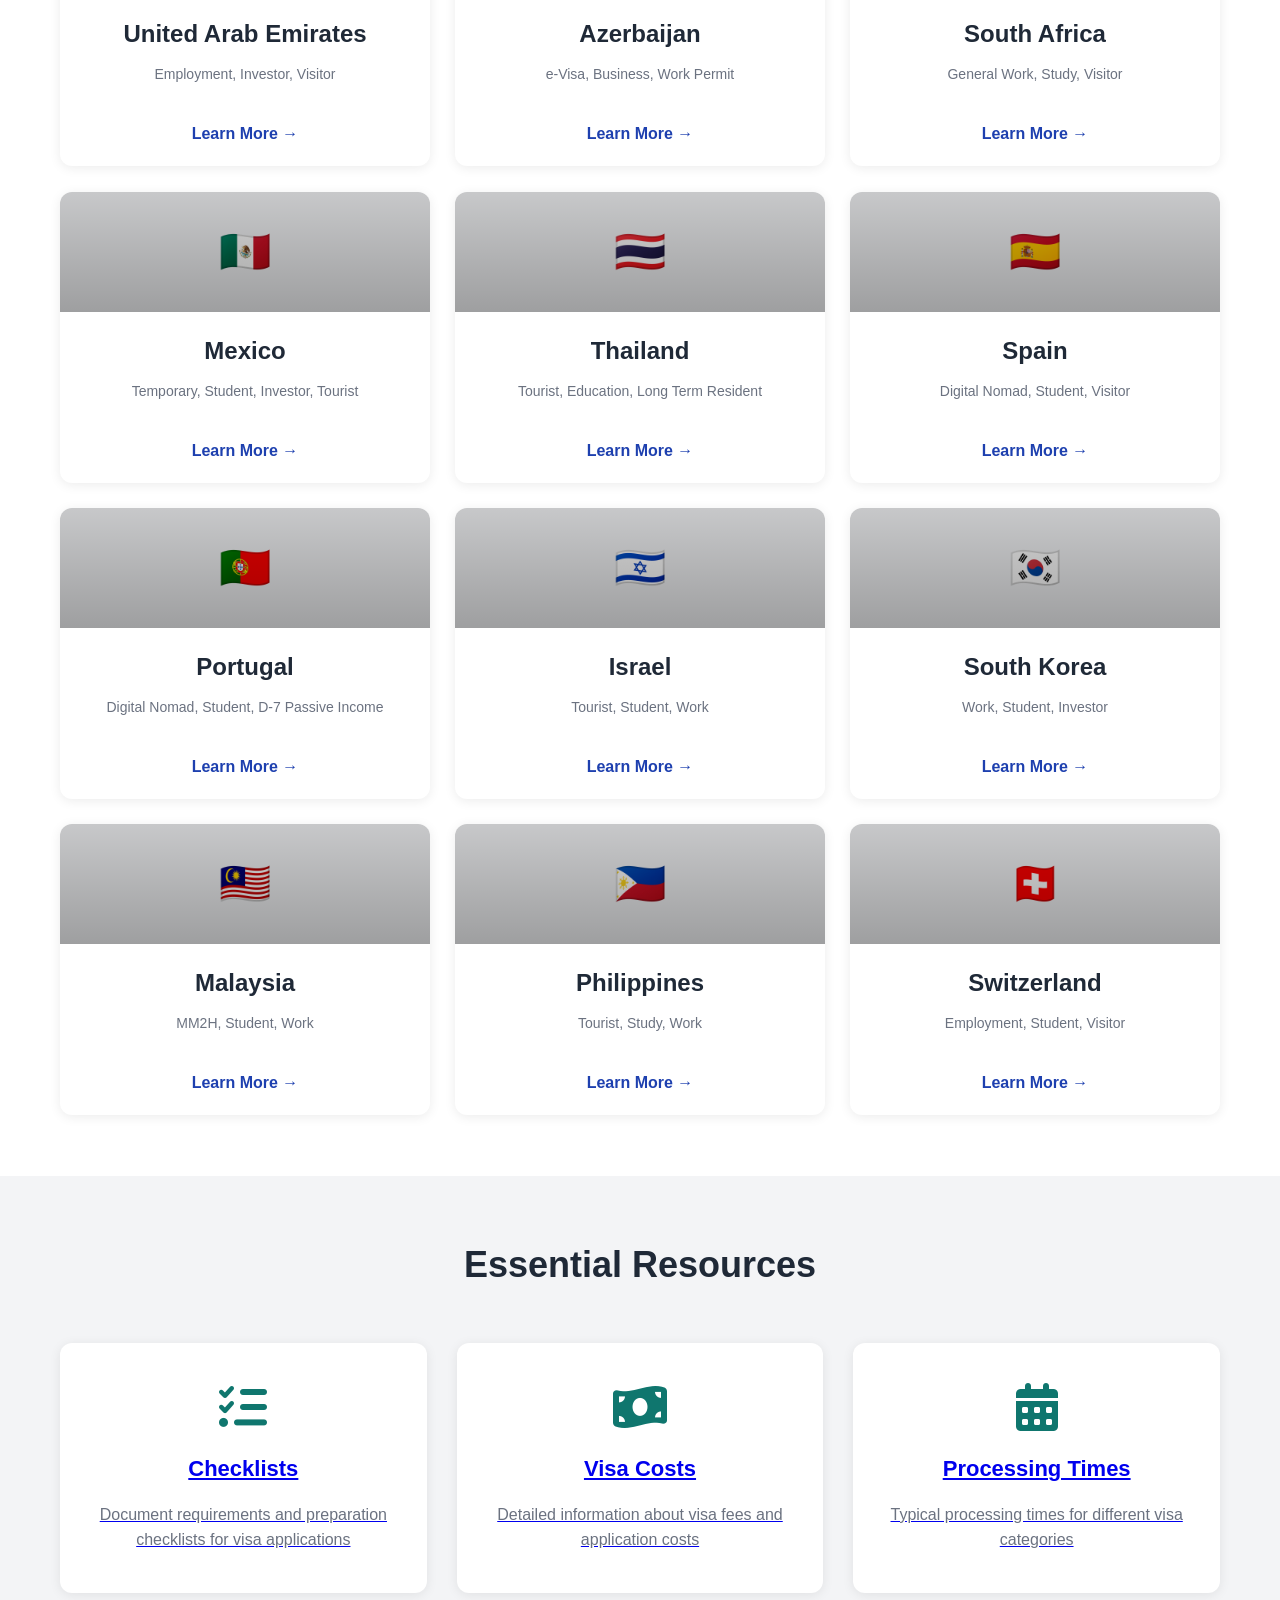
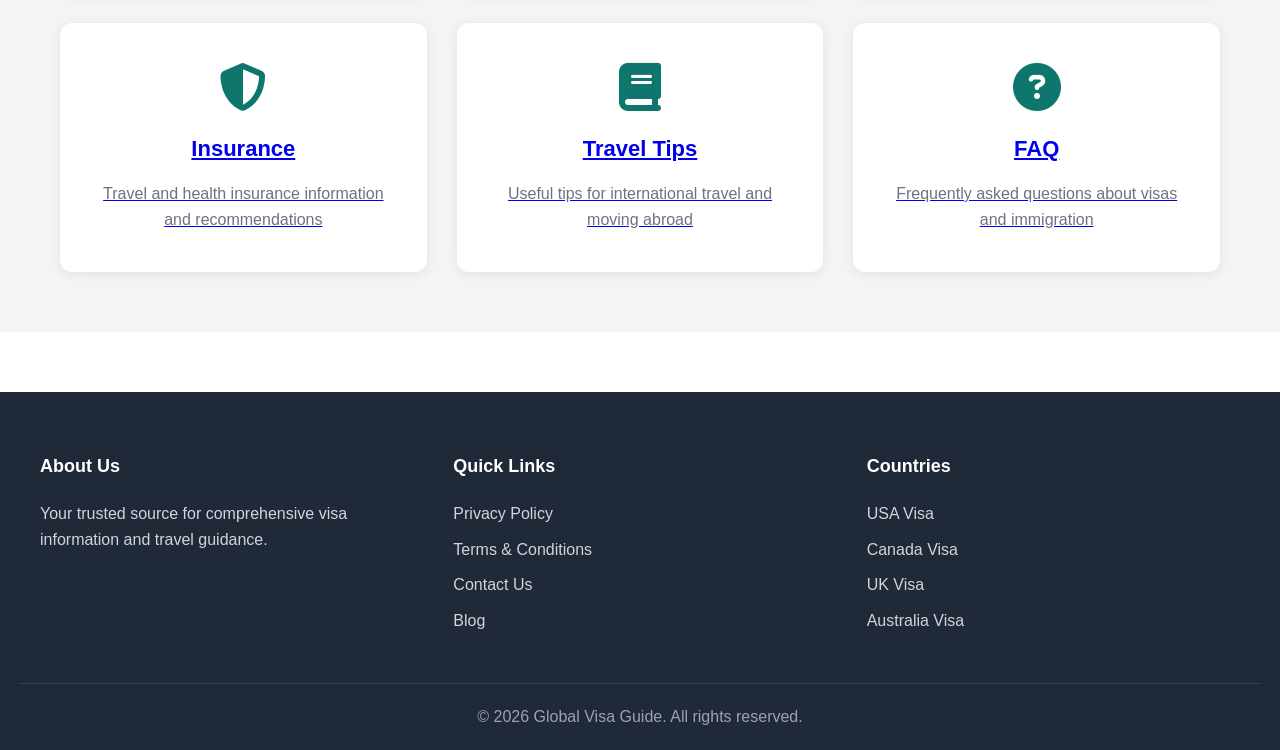
==== commit 7c54151a: "Add local world map PNG and update homepage to use it" ====
--- a/index.html
+++ b/index.html
@@ -122,7 +122,7 @@
 
                 <div class="visa-info-visual">
                     <div class="world-map-container">
-                        <img src="https://upload.wikimedia.org/wikipedia/commons/thumb/e/ec/World_map_-_low_resolution.svg/1600px-World_map_-_low_resolution.svg.png" alt="Global Visa Guide - World Map Coverage for 195+ Countries" class="world-map-image" loading="lazy">
+                        <img src="images/world-map.png" alt="Global Visa Guide - World Map Coverage for 195+ Countries" class="world-map-image" loading="lazy">
                     </div>
 
                     <div class="visa-quick-info">
